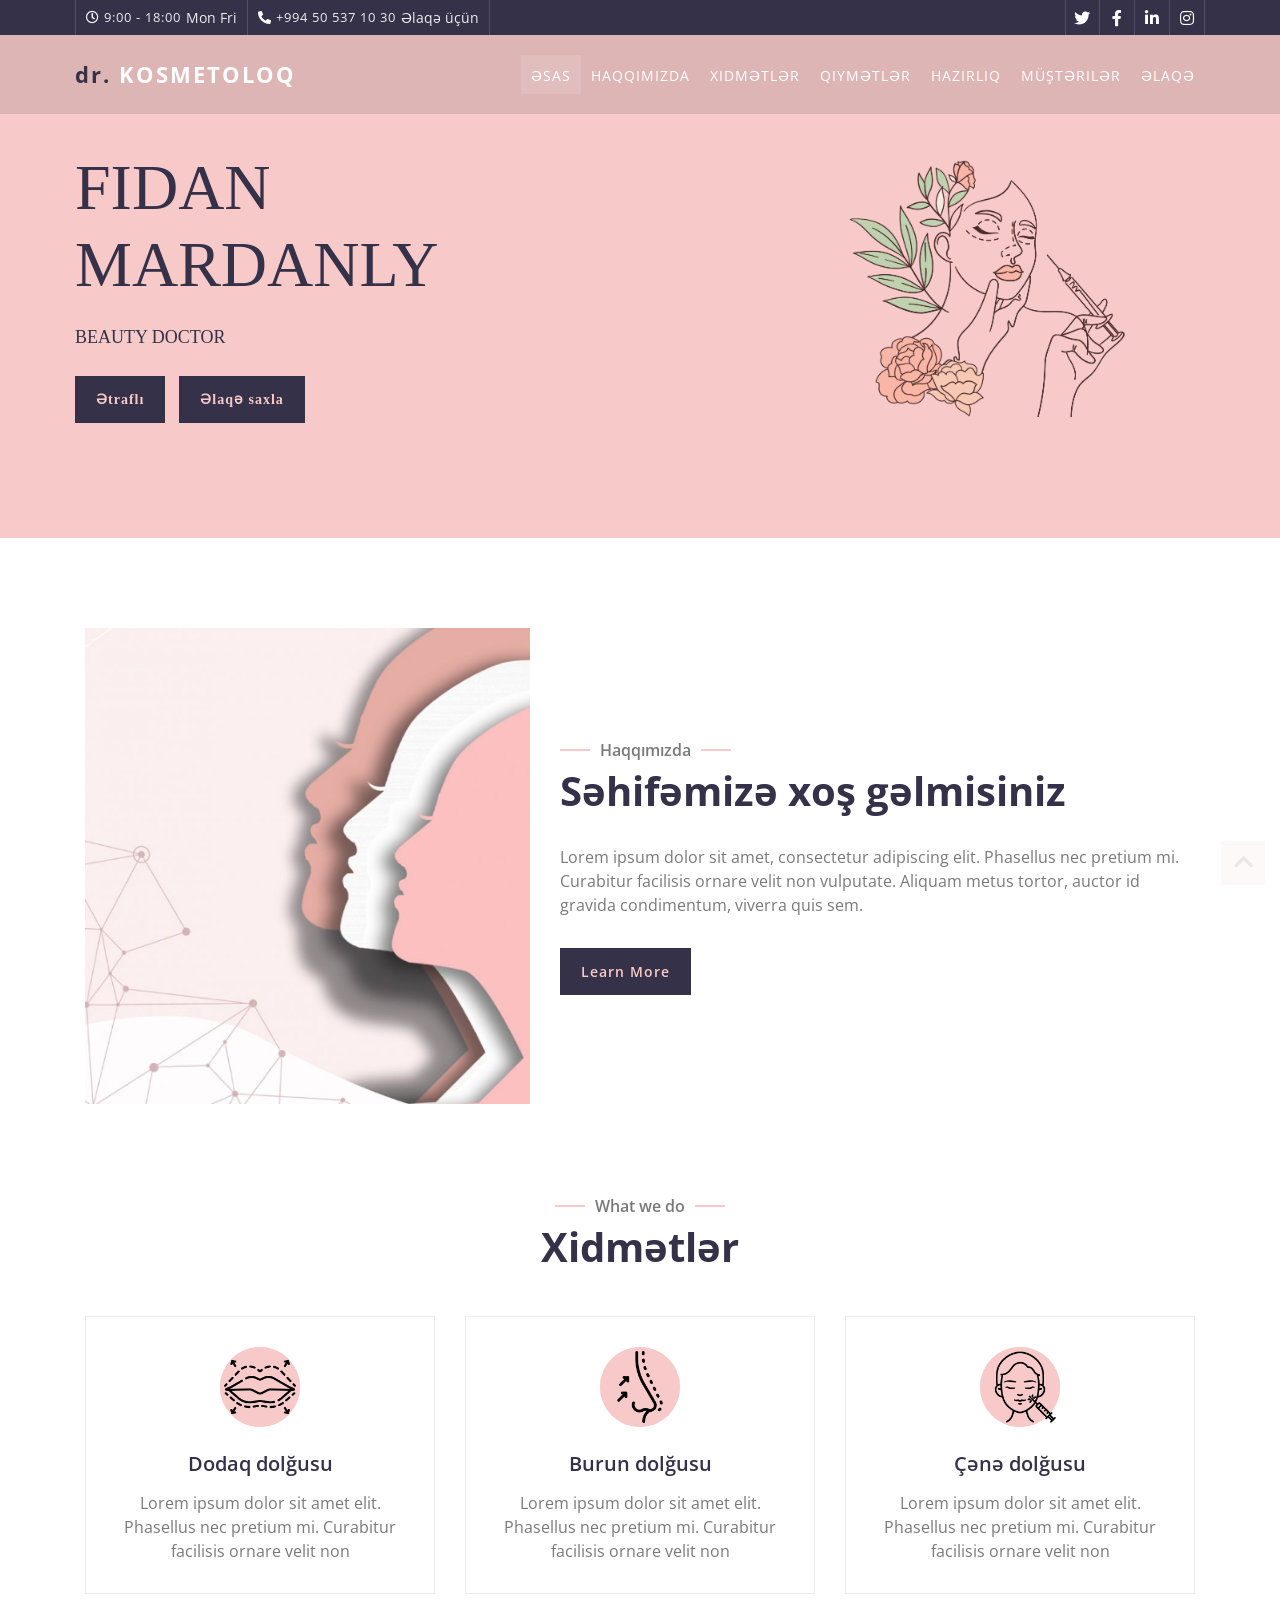
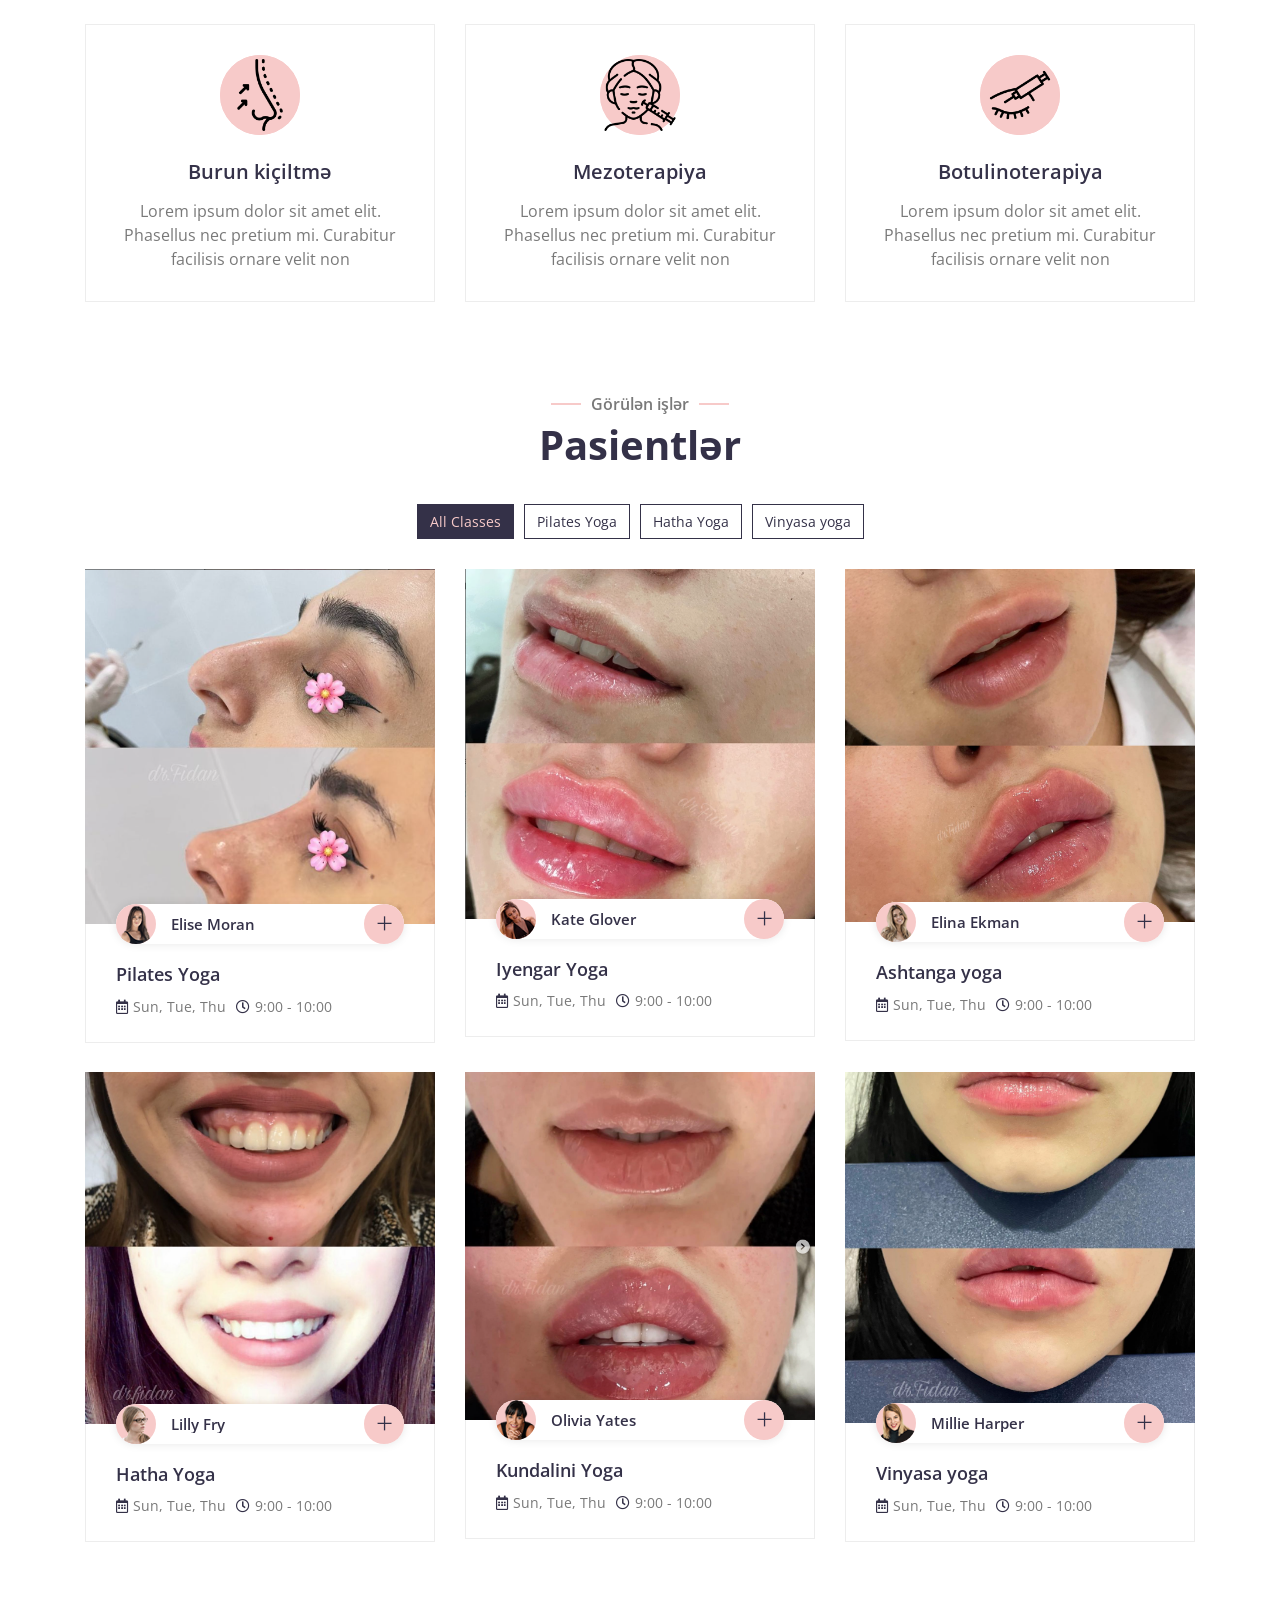
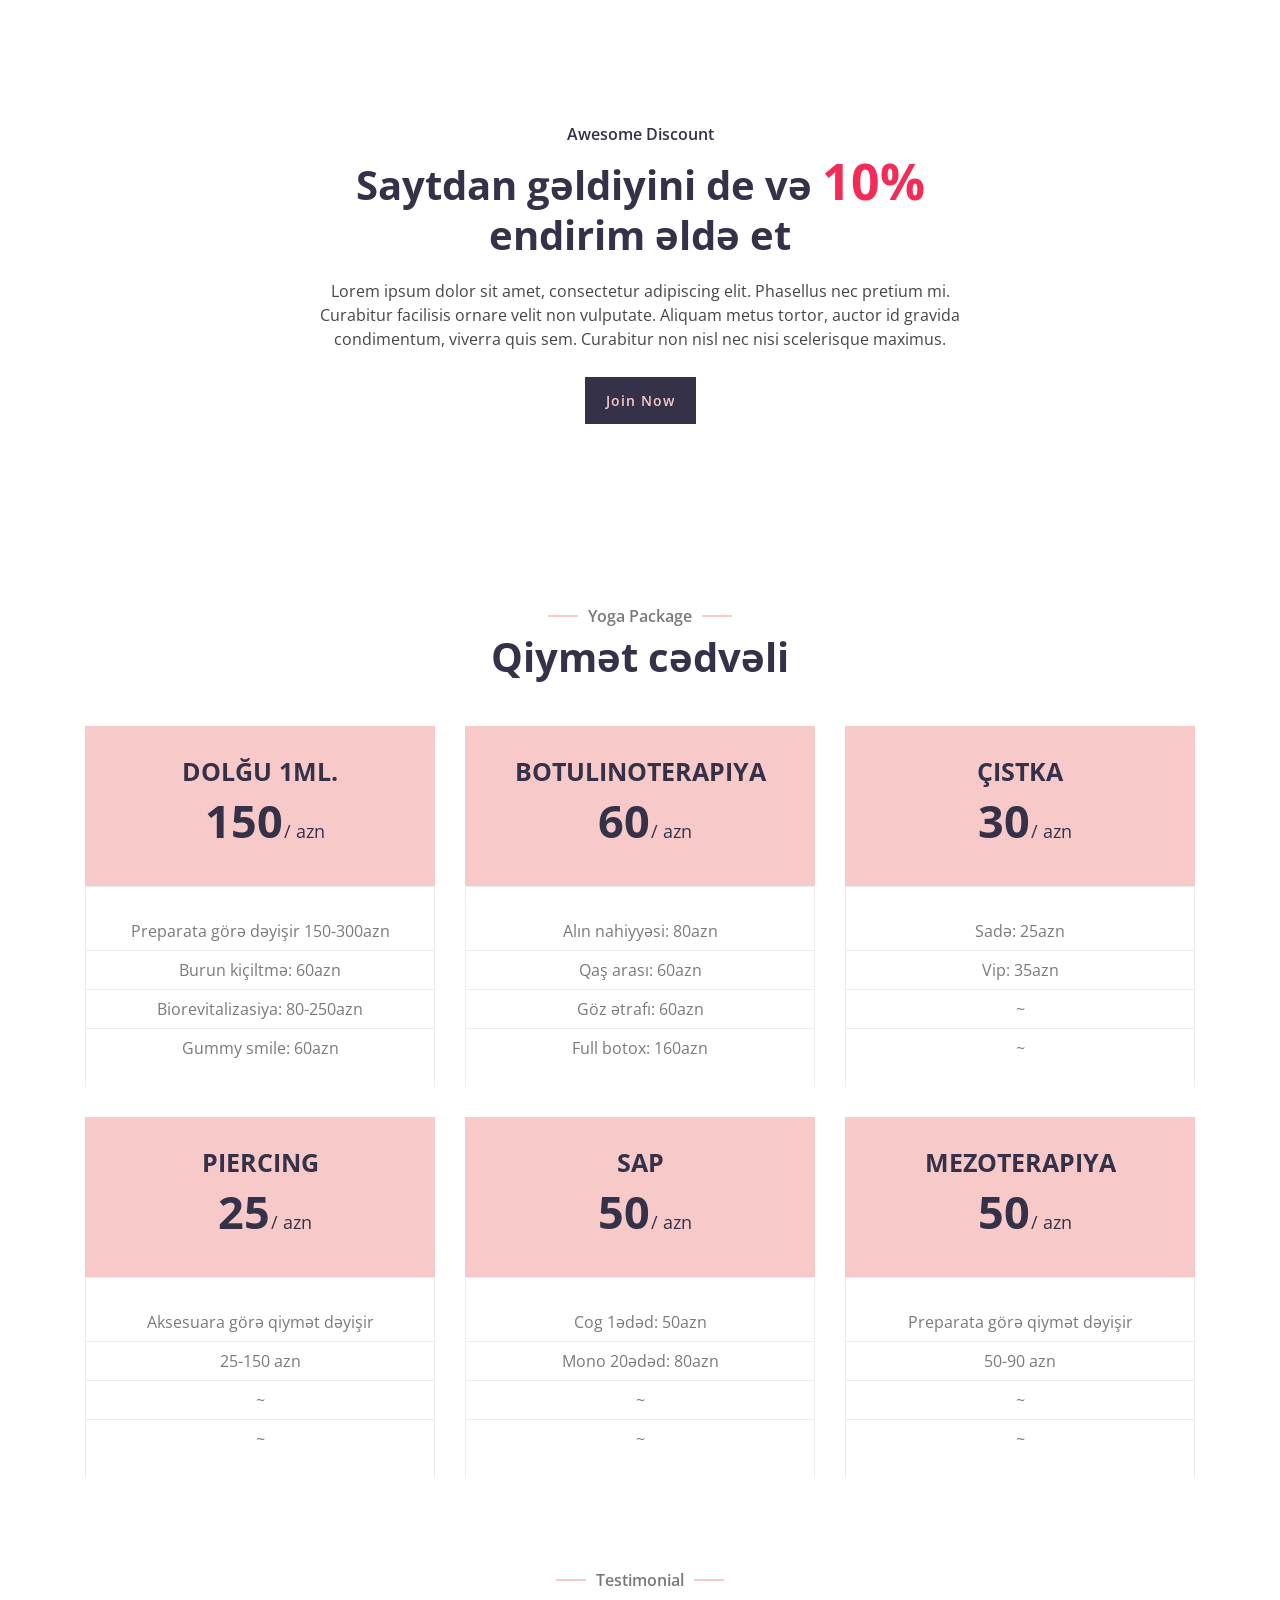
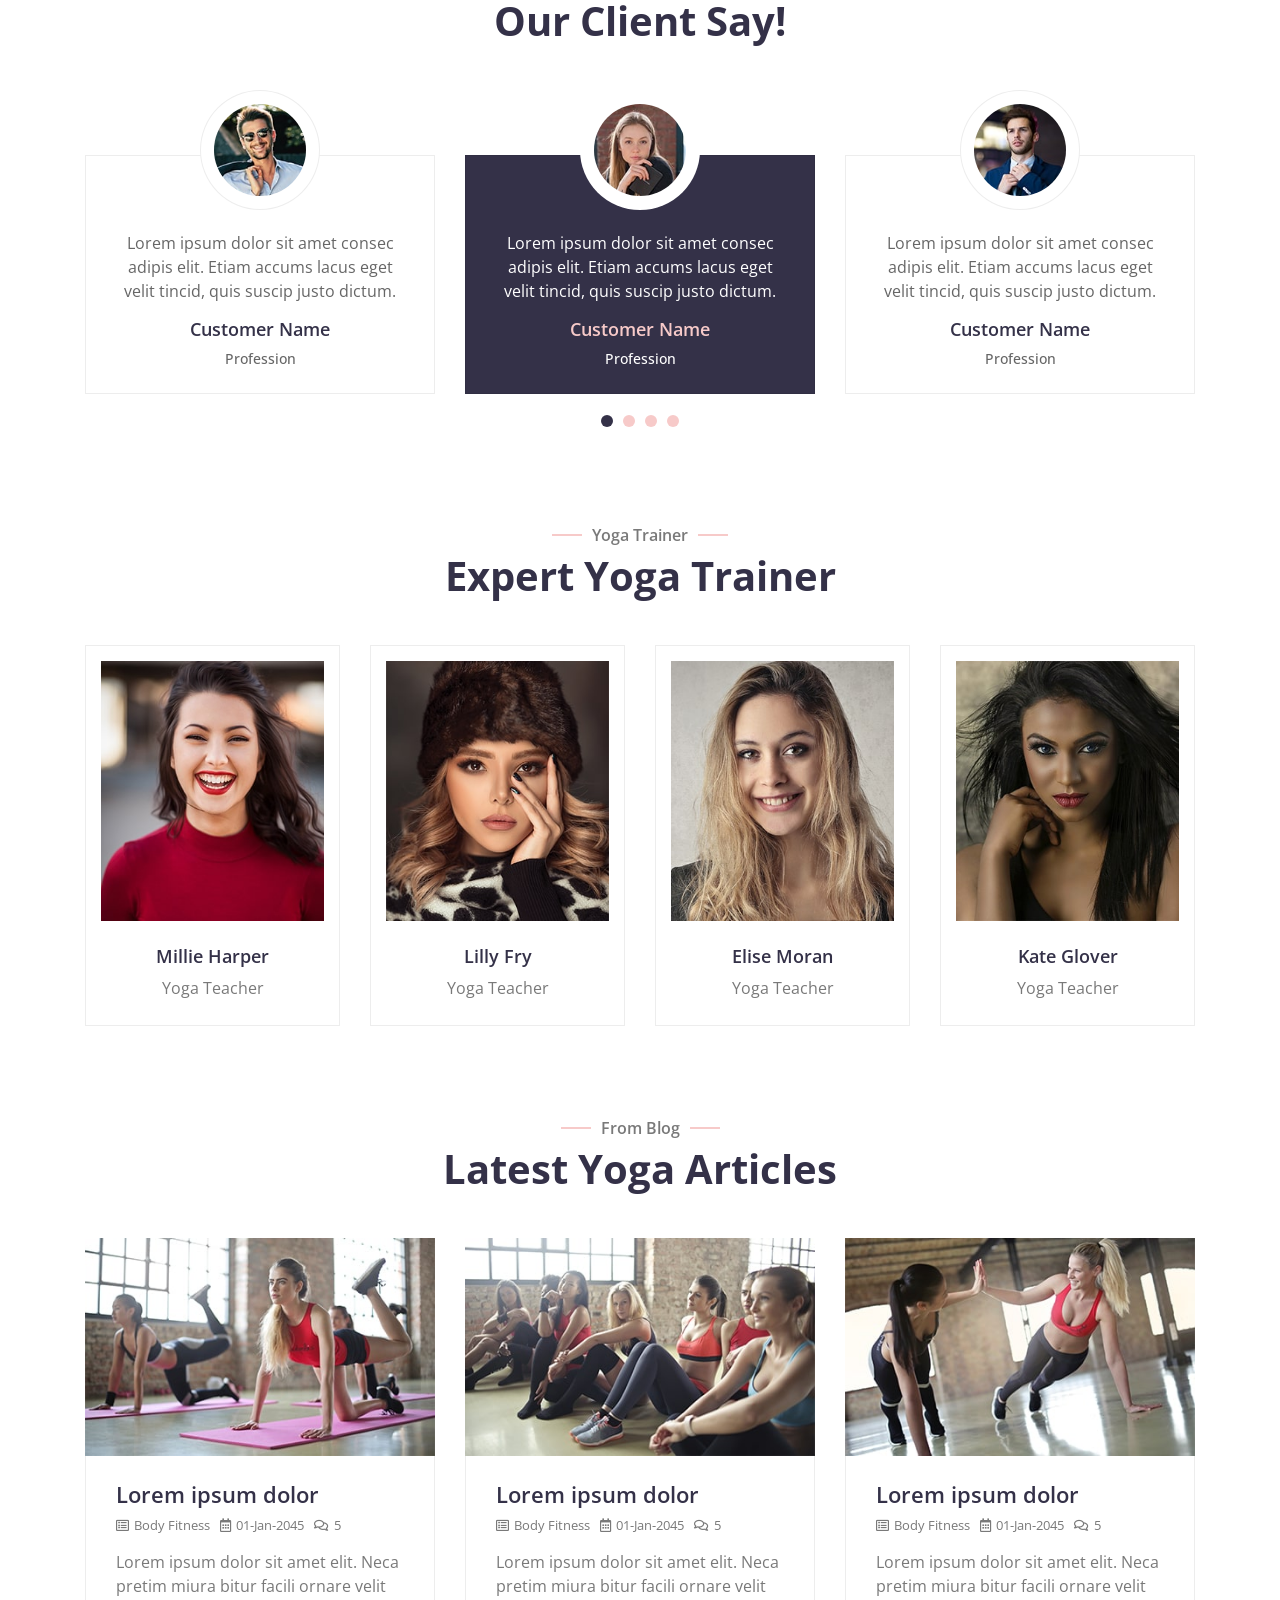
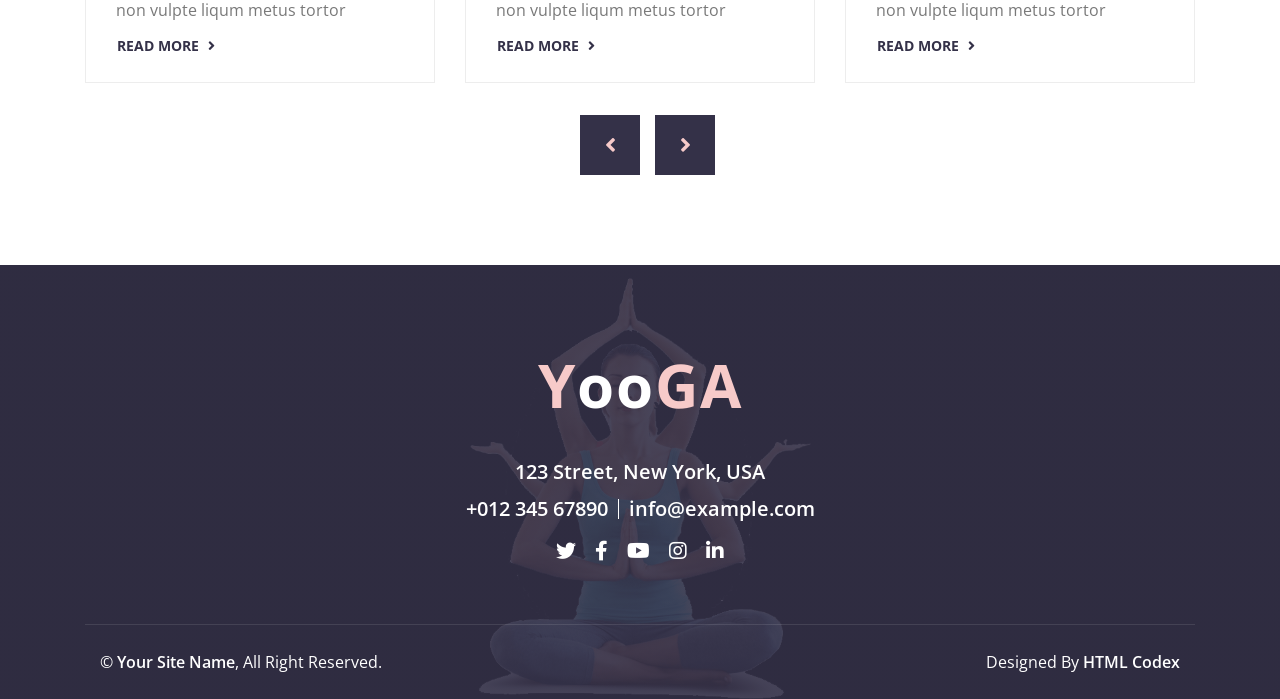
==== index.html @ bcc140aa "upload project" ====
<!DOCTYPE html>
<html lang="en">
    <head>
        <meta charset="utf-8">
        <title>DR. Mardanly</title>
        <meta content="width=device-width, initial-scale=1.0" name="viewport">
        <meta content="Free Website Template" name="keywords">
        <meta content="Free Website Template" name="description">

        <!-- Favicon -->
        <link href="img/favicon.ico" rel="icon">

        <!-- Google Font -->
        <link href="https://fonts.googleapis.com/css2?family=Open+Sans:wght@300;400;600;700;800&display=swap" rel="stylesheet">

        <!-- CSS Libraries -->
        <link href="https://stackpath.bootstrapcdn.com/bootstrap/4.4.1/css/bootstrap.min.css" rel="stylesheet">
        <link href="https://cdnjs.cloudflare.com/ajax/libs/font-awesome/5.10.0/css/all.min.css" rel="stylesheet">
        <link href="lib/animate/animate.min.css" rel="stylesheet">
        <link href="lib/flaticon/font/flaticon.css" rel="stylesheet"> 
        <link href="lib/owlcarousel/assets/owl.carousel.min.css" rel="stylesheet">
        <link href="lib/lightbox/css/lightbox.min.css" rel="stylesheet">

        <!-- Template Stylesheet -->
        <link href="css/style.css" rel="stylesheet">
    </head>

    <body>
        <!-- Top Bar Start -->
        <div class="top-bar d-none d-md-block">
            <div class="container-fluid">
                <div class="row">
                    <div class="col-md-8">
                        <div class="top-bar-left">
                            <div class="text">
                                <i class="far fa-clock"></i>
                                <h2>9:00 - 18:00</h2>
                                <p>Mon Fri</p>
                            </div>
                            <div class="text">
                                <i class="fa fa-phone-alt"></i>
                                <h2>+994 50 537 10 30</h2>
                                <p>Əlaqə üçün</p>
                            </div>
                        </div>
                    </div>
                    <div class="col-md-4">
                        <div class="top-bar-right">
                            <div class="social">
                                <a href=""><i class="fab fa-twitter"></i></a>
                                <a href=""><i class="fab fa-facebook-f"></i></a>
                                <a href=""><i class="fab fa-linkedin-in"></i></a>
                                <a href=""><i class="fab fa-instagram"></i></a>
                            </div>
                        </div>
                    </div>
                </div>
            </div>
        </div>
        <!-- Top Bar End -->

        <!-- Nav Bar Start -->
        <div class="navbar navbar-expand-lg bg-dark navbar-dark">
            <div class="container-fluid">
                <a href="index.html" class="navbar-brand"><span>DR. </span>Kosmetoloq</a>
                <button type="button" class="navbar-toggler" data-toggle="collapse" data-target="#navbarCollapse">
                    <span class="navbar-toggler-icon"></span>
                </button>

                <div class="collapse navbar-collapse justify-content-between" id="navbarCollapse">
                    <div class="navbar-nav ml-auto">
                        <a href="index.html" class="nav-item nav-link active">Əsas</a>
                        <a href="about.html" class="nav-item nav-link">Haqqımızda</a>
                        <a href="service.html" class="nav-item nav-link">Xidmətlər</a>
                        <a href="price.html" class="nav-item nav-link">Qiymətlər</a>
                        <a href="class.html" class="nav-item nav-link">Hazırlıq</a>
                        <a href="team.html" class="nav-item nav-link">Müştərilər</a>
                        <a href="contact.html" class="nav-item nav-link">Əlaqə</a>
                    </div>
                </div>
            </div>
        </div>
        <!-- Nav Bar End -->


        <!-- Hero Start -->
        <div class="hero">
            <div class="container-fluid">
                <div class="row align-items-center">
                    <div class="col-sm-12 col-md-6">
                        <div class="hero-text">
                            <h1>FIDAN MARDANLY</h1>
                            <p>
                                BEAUTY DOCTOR
                            </p>
                            <div class="hero-btn">
                                <a class="btn" href="">Ətraflı</a>
                                <a class="btn" href="">Əlaqə saxla</a>
                            </div>
                        </div>
                    </div>
                    <div class="col-sm-12 col-md-6  d-md-block">
                        <div class="hero-image">
                            <img src="uploads/kosm1.png" alt="Hero Image" style="margin-left: 30%;">
                        </div>
                    </div>
                </div>
            </div>
        </div>
        <!-- Hero End -->


        <!-- About Start -->
        <div class="about wow fadeInUp" data-wow-delay="0.1s">
            <div class="container">
                <div class="row align-items-center">
                    <div class="col-lg-5 col-md-6">
                        <div class="about-img">
                            <img src="uploads/Screenshot_8.png" alt="Image">
                        </div>
                    </div>
                    <div class="col-lg-7 col-md-6">
                        <div class="section-header text-left">
                            <p>Haqqımızda</p>
                            <h2>Səhifəmizə xoş gəlmisiniz</h2>
                        </div>
                        <div class="about-text">
                            <p>
                                Lorem ipsum dolor sit amet, consectetur adipiscing elit. Phasellus nec pretium mi. Curabitur facilisis ornare velit non vulputate. Aliquam metus tortor, auctor id gravida condimentum, viverra quis sem.
                            </p>
                           
                            <a class="btn learn-more" href="">Learn More</a>
                        </div>
                    </div>
                </div>
            </div>
        </div>
        <!-- About End -->


        <!-- Service Start -->
        <div class="service">
            <div class="container">
                <div class="section-header text-center wow zoomIn" data-wow-delay="0.1s">
                    <p>What we do</p>
                    <h2>Xidmətlər</h2>
                </div>
                <div class="row">
                    <div class="col-lg-4 col-md-6 wow fadeInUp" data-wow-delay="0.0s">
                        <div class="service-item">
                            <div class="service-icon">
                                <img src="uploads/icons/lips.png" alt="Image">
                            </div>
                            <h3>Dodaq dolğusu</h3>
                            <p>
                                Lorem ipsum dolor sit amet elit. Phasellus nec pretium mi. Curabitur facilisis ornare velit non
                            </p>
                        </div>
                    </div>
                    <div class="col-lg-4 col-md-6 wow fadeInUp" data-wow-delay="0.2s">
                        <div class="service-item">
                            <div class="service-icon">
                                <img src="uploads/icons/rhinoplasty.png" alt="Image">
                            </div>
                            <h3>Burun dolğusu</h3>
                            <p>
                                Lorem ipsum dolor sit amet elit. Phasellus nec pretium mi. Curabitur facilisis ornare velit non
                            </p>
                        </div>
                    </div>
                    <div class="col-lg-4 col-md-6 wow fadeInUp" data-wow-delay="0.4s">
                        <div class="service-item">
                            <div class="service-icon">
                                <img src="uploads/icons/botox (1).png" alt="Image">
                            </div>
                            <h3>Çənə dolğusu</h3>
                            <p>
                                Lorem ipsum dolor sit amet elit. Phasellus nec pretium mi. Curabitur facilisis ornare velit non
                            </p>
                        </div>
                    </div>
                    <div class="col-lg-4 col-md-6 wow fadeInUp" data-wow-delay="0.6s">
                        <div class="service-item">
                            <div class="service-icon">
                                <img src="uploads/icons/rhinoplasty.png" alt="Image">
                            </div>
                            <h3>Burun kiçiltmə</h3>
                            <p>
                                Lorem ipsum dolor sit amet elit. Phasellus nec pretium mi. Curabitur facilisis ornare velit non
                            </p>
                        </div>
                    </div>
                    <div class="col-lg-4 col-md-6 wow fadeInUp" data-wow-delay="0.8s">
                        <div class="service-item">
                            <div class="service-icon">
                                <img src="uploads/icons/mesotherapy.png" alt="Image">
                            </div>
                            <h3>Mezoterapiya</h3>
                            <p>
                                Lorem ipsum dolor sit amet elit. Phasellus nec pretium mi. Curabitur facilisis ornare velit non
                            </p>
                        </div>
                    </div>
                    <div class="col-lg-4 col-md-6 wow fadeInUp" data-wow-delay="1s">
                        <div class="service-item">
                            <div class="service-icon">
                                <!-- <i class="flaticon-yoga-pose"></i> -->
                                <img src="uploads/icons/botox.png" alt="Image">
                            </div>
                            <h3>Botulinoterapiya</h3>
                            <p>
                                Lorem ipsum dolor sit amet elit. Phasellus nec pretium mi. Curabitur facilisis ornare velit non
                            </p>
                        </div>
                    </div>
                </div>
            </div>
        </div>
        <!-- Service End -->


        <!-- Class Start -->
        <div class="class">
            <div class="container">
                <div class="section-header text-center wow zoomIn" data-wow-delay="0.1s">
                    <p>Görülən işlər</p>
                    <h2>Pasientlər</h2>
                </div>
                <div class="row">
                    <div class="col-12">
                        <ul id="class-filter">
                            <li data-filter="*" class="filter-active">All Classes</li>
                            <li data-filter=".filter-1">Pilates Yoga</li>
                            <li data-filter=".filter-2">Hatha Yoga</li>
                            <li data-filter=".filter-3">Vinyasa yoga</li>
                        </ul>
                    </div>
                </div>
                <div class="row class-container">
                    <div class="col-lg-4 col-md-6 col-sm-12 class-item filter-1 wow fadeInUp" data-wow-delay="0.0s">
                        <div class="class-wrap">
                            <div class="class-img">
                                <img src="uploads/Screenshot_1.png" alt="Image">
                            </div>
                            <div class="class-text">
                                <div class="class-teacher">
                                    <img src="img/teacher-1.png" alt="Image">
                                    <h3>Elise Moran</h3>
                                    <a href="">+</a>
                                </div>
                                <h2>Pilates Yoga</h2>
                                <div class="class-meta">
                                    <p><i class="far fa-calendar-alt"></i>Sun, Tue, Thu</p>
                                    <p><i class="far fa-clock"></i>9:00 - 10:00</p>
                                </div>
                            </div>
                        </div>
                    </div>
                    <div class="col-lg-4 col-md-6 col-sm-12 class-item filter-2 wow fadeInUp" data-wow-delay="0.2s">
                        <div class="class-wrap">
                            <div class="class-img">
                                <img src="uploads/Screenshot_2.png" alt="Image">
                            </div>
                            <div class="class-text">
                                <div class="class-teacher">
                                    <img src="img/teacher-2.png" alt="Image">
                                    <h3>Kate Glover</h3>
                                    <a href="">+</a>
                                </div>
                                <h2>Iyengar Yoga</h2>
                                <div class="class-meta">
                                    <p><i class="far fa-calendar-alt"></i>Sun, Tue, Thu</p>
                                    <p><i class="far fa-clock"></i>9:00 - 10:00</p>
                                </div>
                            </div>
                        </div>
                    </div>
                    <div class="col-lg-4 col-md-6 col-sm-12 class-item filter-3 wow fadeInUp" data-wow-delay="0.4s">
                        <div class="class-wrap">
                            <div class="class-img">
                                <img src="uploads/Screenshot_3.png" alt="Image">
                            </div>
                            <div class="class-text">
                                <div class="class-teacher">
                                    <img src="img/teacher-3.png" alt="Image">
                                    <h3>Elina Ekman</h3>
                                    <a href="">+</a>
                                </div>
                                <h2>Ashtanga yoga</h2>
                                <div class="class-meta">
                                    <p><i class="far fa-calendar-alt"></i>Sun, Tue, Thu</p>
                                    <p><i class="far fa-clock"></i>9:00 - 10:00</p>
                                </div>
                            </div>
                        </div>
                    </div>
                    <div class="col-lg-4 col-md-6 col-sm-12 class-item filter-1 wow fadeInUp" data-wow-delay="0.6s">
                        <div class="class-wrap">
                            <div class="class-img">
                                <img src="uploads/Screenshot_4.png" alt="Image">
                            </div>
                            <div class="class-text">
                                <div class="class-teacher">
                                    <img src="img/teacher-4.png" alt="Image">
                                    <h3>Lilly Fry</h3>
                                    <a href="">+</a>
                                </div>
                                <h2>Hatha Yoga</h2>
                                <div class="class-meta">
                                    <p><i class="far fa-calendar-alt"></i>Sun, Tue, Thu</p>
                                    <p><i class="far fa-clock"></i>9:00 - 10:00</p>
                                </div>
                            </div>
                        </div>
                    </div>
                    <div class="col-lg-4 col-md-6 col-sm-12 class-item filter-2 wow fadeInUp" data-wow-delay="0.8s">
                        <div class="class-wrap">
                            <div class="class-img">
                                <img src="uploads/Screenshot_5.png" alt="Image">
                            </div>
                            <div class="class-text">
                                <div class="class-teacher">
                                    <img src="img/teacher-5.png" alt="Image">
                                    <h3>Olivia Yates</h3>
                                    <a href="">+</a>
                                </div>
                                <h2>Kundalini Yoga</h2>
                                <div class="class-meta">
                                    <p><i class="far fa-calendar-alt"></i>Sun, Tue, Thu</p>
                                    <p><i class="far fa-clock"></i>9:00 - 10:00</p>
                                </div>
                            </div>
                        </div>
                    </div>
                    <div class="col-lg-4 col-md-6 col-sm-12 class-item filter-3 wow fadeInUp" data-wow-delay="1s">
                        <div class="class-wrap">
                            <div class="class-img">
                                <img src="uploads/Screenshot_6.png" alt="Image">
                            </div>
                            <div class="class-text">
                                <div class="class-teacher">
                                    <img src="img/teacher-6.png" alt="Image">
                                    <h3>Millie Harper</h3>
                                    <a href="">+</a>
                                </div>
                                <h2>Vinyasa yoga</h2>
                                <div class="class-meta">
                                    <p><i class="far fa-calendar-alt"></i>Sun, Tue, Thu</p>
                                    <p><i class="far fa-clock"></i>9:00 - 10:00</p>
                                </div>
                            </div>
                        </div>
                    </div>
                </div>
            </div>
        </div>
        <!-- Class End -->
        
        
        <!-- Discount Start -->
        <div class="discount wow zoomIn" data-wow-delay="0.1s">
            <div class="container">
                <div class="section-header text-center">
                    <p>Awesome Discount</p>
                    <h2>Saytdan gəldiyini de və <span>10%</span> endirim əldə et</h2>
                </div>
                <div class="container discount-text">
                    <p>
                        Lorem ipsum dolor sit amet, consectetur adipiscing elit. Phasellus nec pretium mi. Curabitur facilisis ornare velit non vulputate. Aliquam metus tortor, auctor id gravida condimentum, viverra quis sem. Curabitur non nisl nec nisi scelerisque maximus. 
                    </p>
                    <a class="btn">Join Now</a>
                </div>
            </div>
        </div>
        <!-- Discount End -->
        
        
        <!-- Price Start -->
        <div class="price">
            <div class="container">
                <div class="section-header text-center wow zoomIn" data-wow-delay="0.1s">
                    <p>Yoga Package</p>
                    <h2>Qiymət cədvəli</h2>
                </div>
                <div class="row">
                    <div class="col-md-4 wow fadeInUp" data-wow-delay="0.0s">
                        <div class="price-item">
                            <div class="price-header">
                                <div class="price-title">
                                    <h2>Dolğu 1ml.</h2>
                                </div>
                                <div class="price-prices">
                                    <h2>150<span>/ azn</span></h2>
                                </div>
                            </div>
                            <div class="price-body">
                                <div class="price-description">
                                    <ul>
                                        <li>Preparata görə dəyişir 150-300azn</li>
                                        <li>Burun kiçiltmə: 60azn</li>
                                        <li>Biorevitalizasiya: 80-250azn</li>
                                        <li>Gummy smile: 60azn</li>
                                        
                                    </ul>
                                </div>
                            </div>
                        </div>
                    </div>
                    <div class="col-md-4 wow fadeInUp" data-wow-delay="0.3s">
                        <div class="price-item">
                            <div class="price-header">
                              
                                <div class="price-title">
                                    <h2>Botulinoterapiya</h2>
                                </div>
                                <div class="price-prices">
                                    <h2>60<span>/ azn</span></h2>
                                </div>
                            </div>
                            <div class="price-body">
                                <div class="price-description">
                                    <ul>
                                        <li>Alın nahiyyəsi: 80azn</li>
                                        <li>Qaş arası: 60azn</li>
                                        <li>Göz ətrafı: 60azn</li>
                                        <li>Full botox: 160azn</li>
                                    </ul>
                                </div>
                            </div>
                        </div>
                    </div>
                    <div class="col-md-4 wow fadeInUp" data-wow-delay="0.6s">
                        <div class="price-item">
                            <div class="price-header">
                                <div class="price-title">
                                    <h2>Çistka</h2>
                                </div>
                                <div class="price-prices">
                                    <h2>30<span>/ azn</span></h2>
                                </div>
                            </div>
                            <div class="price-body">
                                <div class="price-description">
                                    <ul>
                                        <li>Sadə: 25azn</li>
                                        <li>Vip: 35azn</li>
                                        <li>~</li>
                                        <li>~</li>
                                    </ul>
                                </div>
                            </div>
                        </div>
                    </div>
                    <div class="col-md-4 wow fadeInUp" data-wow-delay="0.6s">
                        <div class="price-item">
                            <div class="price-header">
                                <div class="price-title">
                                    <h2>Piercing</h2>
                                </div>
                                <div class="price-prices">
                                    <h2>25<span>/ azn</span></h2>
                                </div>
                            </div>
                            <div class="price-body">
                                <div class="price-description">
                                    <ul>
                                        <li>Aksesuara görə qiymət dəyişir</li>
                                        <li>25-150 azn</li>
                                        <li>~</li>
                                        <li>~</li>

                                    </ul>
                                </div>
                            </div>
                        </div>
                    </div>
                    <div class="col-md-4 wow fadeInUp" data-wow-delay="0.6s">
                        <div class="price-item">
                            <div class="price-header">
                                <div class="price-title">
                                    <h2>Sap</h2>
                                </div>
                                <div class="price-prices">
                                    <h2>50<span>/ azn</span></h2>
                                </div>
                            </div>
                            <div class="price-body">
                                <div class="price-description">
                                    <ul>
                                        <li>Cog 1ədəd: 50azn</li>
                                        <li>Mono 20ədəd: 80azn</li>
                                        <li>~</li>
                                        <li>~</li>

                                    </ul>
                                </div>
                            </div>
                        </div>
                    </div>
                    <div class="col-md-4 wow fadeInUp" data-wow-delay="0.6s">
                        <div class="price-item">
                            <div class="price-header">
                                <div class="price-title">
                                    <h2>Mezoterapiya</h2>
                                </div>
                                <div class="price-prices">
                                    <h2>50<span>/ azn</span></h2>
                                </div>
                            </div>
                            <div class="price-body">
                                <div class="price-description">
                                    <ul>
                                        <li>Preparata görə qiymət dəyişir</li>
                                        <li>50-90 azn</li>
                                        <li>~</li>
                                        <li>~</li>
                                    </ul>
                                </div>
                            </div>
                        </div>
                    </div>
                </div>
            </div>
        </div>
        <!-- Price End -->
        
        
        <!-- Testimonial Start -->
        <div class="testimonial wow fadeInUp" data-wow-delay="0.1s">
            <div class="container">
                <div class="section-header text-center">
                    <p>Testimonial</p>
                    <h2>Our Client Say!</h2>
                </div>
                <div class="owl-carousel testimonials-carousel">
                    <div class="testimonial-item">
                        <div class="testimonial-img">
                            <img src="img/testimonial-1.jpg" alt="Image">
                        </div>
                        <div class="testimonial-text">
                            <p>
                                Lorem ipsum dolor sit amet consec adipis elit. Etiam accums lacus eget velit tincid, quis suscip justo dictum.
                            </p>
                            <h3>Customer Name</h3>
                            <h4>Profession</h4>
                        </div>
                    </div>
                    <div class="testimonial-item">
                        <div class="testimonial-img">
                            <img src="img/testimonial-2.jpg" alt="Image">
                        </div>
                        <div class="testimonial-text">
                            <p>
                                Lorem ipsum dolor sit amet consec adipis elit. Etiam accums lacus eget velit tincid, quis suscip justo dictum.
                            </p>
                            <h3>Customer Name</h3>
                            <h4>Profession</h4>
                        </div>
                    </div>
                    <div class="testimonial-item">
                        <div class="testimonial-img">
                            <img src="img/testimonial-3.jpg" alt="Image">
                        </div>
                        <div class="testimonial-text">
                            <p>
                                Lorem ipsum dolor sit amet consec adipis elit. Etiam accums lacus eget velit tincid, quis suscip justo dictum.
                            </p>
                            <h3>Customer Name</h3>
                            <h4>Profession</h4>
                        </div>
                    </div>
                    <div class="testimonial-item">
                        <div class="testimonial-img">
                            <img src="img/testimonial-4.jpg" alt="Image">
                        </div>
                        <div class="testimonial-text">
                            <p>
                                Lorem ipsum dolor sit amet consec adipis elit. Etiam accums lacus eget velit tincid, quis suscip justo dictum.
                            </p>
                            <h3>Customer Name</h3>
                            <h4>Profession</h4>
                        </div>
                    </div>
                </div>
            </div>
        </div>
        <!-- Testimonial End -->


        <!-- Team Start -->
        <div class="team">
            <div class="container">
                <div class="section-header text-center wow zoomIn" data-wow-delay="0.1s">
                    <p>Yoga Trainer</p>
                    <h2>Expert Yoga Trainer</h2>
                </div>
                <div class="row">
                    <div class="col-lg-3 col-md-6 wow fadeInUp" data-wow-delay="0.0s">
                        <div class="team-item">
                            <div class="team-img">
                                <img src="img/team-1.jpg" alt="Image">
                                <div class="team-social">
                                    <a href=""><i class="fab fa-twitter"></i></a>
                                    <a href=""><i class="fab fa-facebook-f"></i></a>
                                    <a href=""><i class="fab fa-linkedin-in"></i></a>
                                    <a href=""><i class="fab fa-instagram"></i></a>
                                </div>
                            </div>
                            <div class="team-text">
                                <h2>Millie Harper</h2>
                                <p>Yoga Teacher</p>
                            </div>
                        </div>
                    </div>
                    <div class="col-lg-3 col-md-6 wow fadeInUp" data-wow-delay="0.2s">
                        <div class="team-item">
                            <div class="team-img">
                                <img src="img/team-2.jpg" alt="Image">
                                <div class="team-social">
                                    <a href=""><i class="fab fa-twitter"></i></a>
                                    <a href=""><i class="fab fa-facebook-f"></i></a>
                                    <a href=""><i class="fab fa-linkedin-in"></i></a>
                                    <a href=""><i class="fab fa-instagram"></i></a>
                                </div>
                            </div>
                            <div class="team-text">
                                <h2>Lilly Fry</h2>
                                <p>Yoga Teacher</p>
                            </div>
                        </div>
                    </div>
                    <div class="col-lg-3 col-md-6 wow fadeInUp" data-wow-delay="0.4s">
                        <div class="team-item">
                            <div class="team-img">
                                <img src="img/team-3.jpg" alt="Image">
                                <div class="team-social">
                                    <a href=""><i class="fab fa-twitter"></i></a>
                                    <a href=""><i class="fab fa-facebook-f"></i></a>
                                    <a href=""><i class="fab fa-linkedin-in"></i></a>
                                    <a href=""><i class="fab fa-instagram"></i></a>
                                </div>
                            </div>
                            <div class="team-text">
                                <h2>Elise Moran</h2>
                                <p>Yoga Teacher</p>
                            </div>
                        </div>
                    </div>
                    <div class="col-lg-3 col-md-6 wow fadeInUp" data-wow-delay="0.6s">
                        <div class="team-item">
                            <div class="team-img">
                                <img src="img/team-4.jpg" alt="Image">
                                <div class="team-social">
                                    <a href=""><i class="fab fa-twitter"></i></a>
                                    <a href=""><i class="fab fa-facebook-f"></i></a>
                                    <a href=""><i class="fab fa-linkedin-in"></i></a>
                                    <a href=""><i class="fab fa-instagram"></i></a>
                                </div>
                            </div>
                            <div class="team-text">
                                <h2>Kate Glover</h2>
                                <p>Yoga Teacher</p>
                            </div>
                        </div>
                    </div>
                </div>
            </div>
        </div>
        <!-- Team End -->


        <!-- Blog Start -->
        <div class="blog">
            <div class="container">
                <div class="section-header text-center wow zoomIn" data-wow-delay="0.1s">
                    <p>From Blog</p>
                    <h2>Latest Yoga Articles</h2>
                </div>
                <div class="owl-carousel blog-carousel wow fadeInUp" data-wow-delay="0.1s">
                    <div class="blog-item">
                        <div class="blog-img">
                            <img src="img/blog-1.jpg" alt="Blog">
                        </div>
                        <div class="blog-text">
                            <h2>Lorem ipsum dolor</h2>
                            <div class="blog-meta">
                                <p><i class="far fa-list-alt"></i>Body Fitness</p>
                                <p><i class="far fa-calendar-alt"></i>01-Jan-2045</p>
                                <p><i class="far fa-comments"></i>5</p>
                            </div>
                            <p>
                                Lorem ipsum dolor sit amet elit. Neca pretim miura bitur facili ornare velit non vulpte liqum metus tortor
                            </p>
                            <a class="btn" href="">Read More <i class="fa fa-angle-right"></i></a>
                        </div>
                    </div>
                    <div class="blog-item">
                        <div class="blog-img">
                            <img src="img/blog-2.jpg" alt="Blog">
                        </div>
                        <div class="blog-text">
                            <h2>Lorem ipsum dolor</h2>
                            <div class="blog-meta">
                                <p><i class="far fa-list-alt"></i>Body Fitness</p>
                                <p><i class="far fa-calendar-alt"></i>01-Jan-2045</p>
                                <p><i class="far fa-comments"></i>5</p>
                            </div>
                            <p>
                                Lorem ipsum dolor sit amet elit. Neca pretim miura bitur facili ornare velit non vulpte liqum metus tortor
                            </p>
                            <a class="btn" href="">Read More <i class="fa fa-angle-right"></i></a>
                        </div>
                    </div>
                    <div class="blog-item">
                        <div class="blog-img">
                            <img src="img/blog-3.jpg" alt="Blog">
                        </div>
                        <div class="blog-text">
                            <h2>Lorem ipsum dolor</h2>
                            <div class="blog-meta">
                                <p><i class="far fa-list-alt"></i>Body Fitness</p>
                                <p><i class="far fa-calendar-alt"></i>01-Jan-2045</p>
                                <p><i class="far fa-comments"></i>5</p>
                            </div>
                            <p>
                                Lorem ipsum dolor sit amet elit. Neca pretim miura bitur facili ornare velit non vulpte liqum metus tortor
                            </p>
                            <a class="btn" href="">Read More <i class="fa fa-angle-right"></i></a>
                        </div>
                    </div>
                    <div class="blog-item">
                        <div class="blog-img">
                            <img src="img/blog-4.jpg" alt="Blog">
                        </div>
                        <div class="blog-text">
                            <h2>Lorem ipsum dolor</h2>
                            <div class="blog-meta">
                                <p><i class="far fa-list-alt"></i>Body Fitness</p>
                                <p><i class="far fa-calendar-alt"></i>01-Jan-2045</p>
                                <p><i class="far fa-comments"></i>5</p>
                            </div>
                            <p>
                                Lorem ipsum dolor sit amet elit. Neca pretim miura bitur facili ornare velit non vulpte liqum metus tortor
                            </p>
                            <a class="btn" href="">Read More <i class="fa fa-angle-right"></i></a>
                        </div>
                    </div>
                    <div class="blog-item">
                        <div class="blog-img">
                            <img src="img/blog-5.jpg" alt="Blog">
                        </div>
                        <div class="blog-text">
                            <h2>Lorem ipsum dolor</h2>
                            <div class="blog-meta">
                                <p><i class="far fa-list-alt"></i>Body Fitness</p>
                                <p><i class="far fa-calendar-alt"></i>01-Jan-2045</p>
                                <p><i class="far fa-comments"></i>5</p>
                            </div>
                            <p>
                                Lorem ipsum dolor sit amet elit. Neca pretim miura bitur facili ornare velit non vulpte liqum metus tortor
                            </p>
                            <a class="btn" href="">Read More <i class="fa fa-angle-right"></i></a>
                        </div>
                    </div>
                    <div class="blog-item">
                        <div class="blog-img">
                            <img src="img/blog-6.jpg" alt="Blog">
                        </div>
                        <div class="blog-text">
                            <h2>Lorem ipsum dolor</h2>
                            <div class="blog-meta">
                                <p><i class="far fa-list-alt"></i>Body Fitness</p>
                                <p><i class="far fa-calendar-alt"></i>01-Jan-2045</p>
                                <p><i class="far fa-comments"></i>5</p>
                            </div>
                            <p>
                                Lorem ipsum dolor sit amet elit. Neca pretim miura bitur facili ornare velit non vulpte liqum metus tortor
                            </p>
                            <a class="btn" href="">Read More <i class="fa fa-angle-right"></i></a>
                        </div>
                    </div>
                </div>
            </div>
        </div>
        <!-- Blog End -->


        <!-- Footer Start -->
        <div class="footer wow fadeIn" data-wow-delay="0.3s">
            <div class="container-fluid">
                <div class="container">
                    <div class="footer-info">
                        <a href="index.html" class="footer-logo">Y<span>oo</span>ga</a>
                        <h3>123 Street, New York, USA</h3>
                        <div class="footer-menu">
                            <p>+012 345 67890</p>
                            <p>info@example.com</p>
                        </div>
                        <div class="footer-social">
                            <a href=""><i class="fab fa-twitter"></i></a>
                            <a href=""><i class="fab fa-facebook-f"></i></a>
                            <a href=""><i class="fab fa-youtube"></i></a>
                            <a href=""><i class="fab fa-instagram"></i></a>
                            <a href=""><i class="fab fa-linkedin-in"></i></a>
                        </div>
                    </div>
                </div>
                <div class="container copyright">
                    <div class="row">
                        <div class="col-md-6">
                            <p>&copy; <a href="#">Your Site Name</a>, All Right Reserved.</p>
                        </div>
                        <div class="col-md-6">
                            <p>Designed By <a href="https://htmlcodex.com">HTML Codex</a></p>
                        </div>
                    </div>
                </div>
            </div>
        </div>
        <!-- Footer End -->

        <a href="#" class="back-to-top"><i class="fa fa-chevron-up"></i></a>

        <!-- JavaScript Libraries -->
        <script src="https://code.jquery.com/jquery-3.4.1.min.js"></script>
        <script src="https://stackpath.bootstrapcdn.com/bootstrap/4.4.1/js/bootstrap.bundle.min.js"></script>
        <script src="lib/easing/easing.min.js"></script>
        <script src="lib/wow/wow.min.js"></script>
        <script src="lib/owlcarousel/owl.carousel.min.js"></script>
        <script src="lib/isotope/isotope.pkgd.min.js"></script>
        <script src="lib/lightbox/js/lightbox.min.js"></script>
        
        <!-- Contact Javascript File -->
        <script src="mail/jqBootstrapValidation.min.js"></script>
        <script src="mail/contact.js"></script>

        <!-- Template Javascript -->
        <script src="js/main.js"></script>
    </body>
</html>
---- lib/flaticon/font/flaticon.css ----
/*
  	Flaticon icon font: Flaticon
  	Creation date: 02/09/2020 06:16
  	*/

@font-face {
  font-family: "Flaticon";
  src: url("./Flaticon.eot");
  src: url("./Flaticon.eot?#iefix") format("embedded-opentype"),
       url("./Flaticon.woff2") format("woff2"),
       url("./Flaticon.woff") format("woff"),
       url("./Flaticon.ttf") format("truetype"),
       url("./Flaticon.svg#Flaticon") format("svg");
  font-weight: normal;
  font-style: normal;
}

@media screen and (-webkit-min-device-pixel-ratio:0) {
  @font-face {
    font-family: "Flaticon";
    src: url("./Flaticon.svg#Flaticon") format("svg");
  }
}

[class^="flaticon-"]:before, [class*=" flaticon-"]:before,
[class^="flaticon-"]:after, [class*=" flaticon-"]:after {   
  font-family: Flaticon;
font-style: normal;
}

.flaticon-meditation:before { content: "\f100"; }
.flaticon-workout:before { content: "\f101"; }
.flaticon-workout-1:before { content: "\f102"; }
.flaticon-yoga-pose-3:before { content: "\f103"; }
.flaticon-workout-2:before { content: "\f104"; }
.flaticon-workout-3:before { content: "\f105"; }
.flaticon-workout-4:before { content: "\f106"; }
.flaticon-yoga-pose-2:before { content: "\f107"; }
.flaticon-yoga-pose-1:before { content: "\f108"; }
.flaticon-yoga-pose:before { content: "\f109"; }
---- css/style.css ----
/*******************************/
/********* General CSS *********/
/*******************************/
body {
    color: #797979;
    background: #ffffff;
    font-family: 'Open Sans', sans-serif;
}

h1,
h2, 
h3, 
h4,
h5, 
h6 {
    color: #343148;
}

a {
    color: #454545;
    transition: .3s;
}

a:hover,
a:active,
a:focus {
    color: #F7CAC9;
    outline: none;
    text-decoration: none;
}

.btn:focus,
.form-control:focus {
    box-shadow: none;
}

.container-fluid {
    max-width: 1366px;
}

.back-to-top {
    position: fixed;
    display: none;
    background: #F7CAC9;
    width: 44px;
    height: 44px;
    text-align: center;
    line-height: 1;
    font-size: 22px;
    right: 15px;
    bottom: 15px;
    transition: background 0.5s;
    z-index: 9;
}

.back-to-top:hover {
    background: #343148;
}

.back-to-top:hover i {
    color: #F7CAC9;
}

.back-to-top i {
    color: #343148;
    padding-top: 10px;
}


/**********************************/
/********** Top Bar CSS ***********/
/**********************************/
.top-bar {
    position: relative;
    height: 35px;
    background: #343148;
}

.top-bar .top-bar-left {
    display: flex;
    align-items: center;
    justify-content: flex-start;
}

.top-bar .top-bar-right {
    display: flex;
    align-items: center;
    justify-content: flex-end;
}

.top-bar .text {
    display: flex;
    align-items: center;
    justify-content: center;
    flex-direction: row;
    height: 35px;
    padding: 0 10px;
    text-align: center;
    border-left: 1px solid rgba(255, 255, 255, .15);
}

.top-bar .text:last-child {
    border-right: 1px solid rgba(255, 255, 255, .15);
}

.top-bar .text i {
    font-size: 13px;
    color: #ffffff;
    margin-right: 5px;
}

.top-bar .text h2 {
    color: #eeeeee;
    font-weight: 400;
    font-size: 13px;
    letter-spacing: 1px;
    margin: 0;
}

.top-bar .text p {
    color: #eeeeee;
    font-size: 14px;
    font-weight: 400;
    margin: 0 0 0 5px;
}

.top-bar .social {
    display: flex;
    height: 35px;
    font-size: 0;
    justify-content: flex-end;
}

.top-bar .social a {
    display: flex;
    align-items: center;
    justify-content: center;
    width: 35px;
    height: 100%;
    font-size: 16px;
    color: #ffffff;
    border-right: 1px solid rgba(255, 255, 255, .15);
}

.top-bar .social a:first-child {
    border-left: 1px solid rgba(255, 255, 255, .15);
}

.top-bar .social a:hover {
    color: #092a49;
    background: #ffffff;
}

@media (min-width: 992px) {
    .top-bar {
        padding: 0 60px;
    }
}


/**********************************/
/*********** Nav Bar CSS **********/
/**********************************/
.navbar {
    position: relative;
    transition: .5s;
    z-index: 999;
}

.navbar.nav-sticky {
    position: fixed;
    top: 0;
    width: 100%;
    box-shadow: 0 2px 5px rgba(0, 0, 0, .3);
}

.navbar .navbar-brand {
    margin: 0;
    color: #ffffff;
    font-size: 1.4em;
    line-height: 0px;
    font-weight: 700;
    text-transform: uppercase;
    letter-spacing: 2px;
    transition: .5s;
    
}

.navbar .navbar-brand span {
    color: #343148;
    text-transform: lowercase;
    transition: .5s;
}

.navbar.nav-sticky .navbar-brand span {
    color: #ffffff;
}

.navbar .navbar-brand img {
    max-width: 100%;
    max-height: 40px;
}

.navbar-dark .navbar-nav .nav-link,
.navbar-dark .navbar-nav .nav-link:focus,
.navbar-dark .navbar-nav .nav-link:hover,
.navbar-dark .navbar-nav .nav-link.active {
    padding: 10px 10px 8px 10px;
    color: #ffffff;
}

.navbar-dark .navbar-nav .nav-link:hover,
.navbar-dark .navbar-nav .nav-link.active {
    background: rgba(256, 256, 256, .1);
    transition: none;
}

.navbar .dropdown-menu {
    margin-top: 0;
    border: 0;
    border-radius: 0;
    background: #f8f9fa;
}

@media (min-width: 992px) {
    .navbar {
        position: absolute;
        width: 100%;
        top: 35px;
        padding: 20px 60px;
        background: rgba(0, 0, 0, .1) !important;
        z-index: 9;
    }
    
    .navbar.nav-sticky {
        padding: 10px 60px;
        background: #343148 !important;
    }
    
    .navbar a.nav-link {
        padding: 8px 15px;
        font-size: 14px;
        letter-spacing: 1px;
        text-transform: uppercase;
    }
}

@media (max-width: 991.98px) {   
    .navbar {
        padding: 15px;
        background: #343148 !important;
    }
    
    .navbar .navbar-brand span {
        color: #ffffff;
    }
    
    .navbar a.nav-link {
        padding: 5px;
    }
    
    .navbar .dropdown-menu {
        box-shadow: none;
    }
}


/*******************************/
/********** Hero CSS ***********/
/*******************************/
.hero {
    position: relative;
    width: 100%;
    margin-bottom: 45px;
    padding: 9% 0;
    background: #F7CAC9;
    overflow: hidden;
    font-family: 'Elephant';

}

.hero .container-fluid {
    padding: 0;
}

.hero .hero-image {
    position: relative;
    text-align: right;
}

.hero .hero-image img {
    max-width: 80%;
    max-height: 80%;
}

.hero .hero-text {
    position: relative;
    padding-left: 75px;
    display: flex;
    align-items: flex-start;
    justify-content: center;
    flex-direction: column;
}

.hero .hero-text h1 {
    color: #343148;
    font-size: 4em;
    font-weight: 400;
    margin-bottom: 20px;
}

.hero .hero-text p {
    color: #343148;
    font-size: 18px;
    margin-bottom: 25px;
}

.hero .hero-btn .btn {
    padding: 12px 20px;
    font-size: 14px;
    font-weight: 600;
    letter-spacing: 1px;
    color: #F7CAC9;
    background: #343148;
    border-radius: 0;
    transition: .3s;
}

.hero .hero-btn .btn:hover {
    color: #343148;
    background: #ffffff;
}

.hero .hero-btn .btn:first-child {
    margin-right: 10px;
}

@media (max-width: 991.98px) {
    .hero .hero-text {
        padding: 0 15px;
    }
    
    .hero .hero-text h1 {
        font-size: 35px;
    }
    
    .hero .hero-text p {
        font-size: 16px;
    }
    
    .hero .hero-text .btn {
        padding: 12px 30px;
        letter-spacing: 1px;
    }

}

@media (max-width: 767.98px) {
    .hero .hero-text h1 {
        font-size: 30px;
        font-weight: 600;
    }
    
    .hero .hero-text p {
        font-size: 14px;
    }
    
    .hero .hero-text .btn {
        padding: 10px 15px;
        font-weight: 400;
        letter-spacing: 1px;
    }
}

@media (max-width: 575.98px) {
    .hero .hero-text h1 {
        font-size: 25px;
        font-weight: 600;
    }
    
    .hero .hero-text p {
        font-size: 14px;
    }
    
    .hero .hero-text .btn {
        padding: 8px 10px;
        font-size: 12px;
        font-weight: 400;
        letter-spacing: 0;
    }
    
    .hero-btn, .about-img, .learn-more{
        display: none;
    }
}


/*******************************/
/******* Page Header CSS *******/
/*******************************/
.page-header {
    position: relative;
    margin-bottom: 45px;
    padding: 150px 0 90px 0;
    text-align: center;
    background: #F7CAC9;
}

.page-header h2 {
    position: relative;
    color: #343148;
    font-size: 60px;
    font-weight: 700;
}

.page-header a {
    position: relative;
    padding: 0 12px;
    font-size: 22px;
    color: #343148;
}

.page-header a:hover {
    color: #ffffff;
}

.page-header a::after {
    position: absolute;
    content: "/";
    width: 8px;
    height: 8px;
    top: -2px;
    right: -7px;
    text-align: center;
    color: #343148;
}

.page-header a:last-child::after {
    display: none;
}

@media (max-width: 767.98px) {
    .page-header h2 {
        font-size: 35px;
    }
    
    .page-header a {
        font-size: 18px;
    }
}


/*******************************/
/******* Section Header ********/
/*******************************/
.section-header {
    position: relative;
    max-width: 600px;
    margin: 0 auto;
    margin-bottom: 45px;
}

.section-header p {
    display: inline-block;
    margin: 0 30px;
    margin-bottom: 5px;
    padding: 0 10px;
    position: relative;
    font-size: 16px;
    font-weight: 600;
    background: #ffffff;
}

.section-header p::after {
    position: absolute;
    content: "";
    height: 2px;
    top: 11px;
    right: -30px;
    left: -30px;
    background: #F7CAC9;
    z-index: -1;
}

.section-header h2 {
    margin: 0;
    position: relative;
    font-size: 40px;
    font-weight: 700;
}

@media (max-width: 767.98px) {
    .section-header h2 {
        font-size: 30px;
    }
}


/*******************************/
/********** About CSS **********/
/*******************************/
.about {
    position: relative;
    width: 100%;
    padding: 45px 0;
}

.about .section-header {
    margin-bottom: 30px;
    margin-left: 0;
}

.about .about-img {
    position: relative;
    height: 100%;
}

.about .about-img img {
    position: relative;
    width: 100%;
    height: 100%;
    object-fit: cover;
}

.about .about-text p {
    font-size: 16px;
}

.about .about-text a.btn {
    position: relative;
    margin-top: 15px;
    padding: 12px 20px;
    font-size: 14px;
    font-weight: 600;
    letter-spacing: 1px;
    color: #F7CAC9;
    background: #343148;
    border-radius: 0;
    transition: .3s;
}

.about .about-text a.btn:hover {
    color: #343148;
    background: #F7CAC9;
}

@media (max-width: 767.98px) {
    .about .about-img {
        margin-bottom: 30px;
        height: auto;
    }
}


/*******************************/
/********* Service CSS *********/
/*******************************/
.service {
    position: relative;
    width: 100%;
    padding: 45px 0 15px 0;
}

.service .service-item {
    position: relative;
    width: 100%;
    text-align: center;
    margin-bottom: 30px;
    padding: 30px;
    border: 1px solid rgba(0, 0, 0, .07);
    transition: .3s;
}

.service .service-item:hover,
.service .service-item.active {
   
    background: #ffdef9;
    color: #343148;
}

.service .service-icon {
    position: relative;
    margin: 0 auto 25px auto;
    width: 80px;
    height: 80px;
    display: flex;
    align-items: center;
    justify-content: center;
    border-radius: 50%;
}

.service .service-icon i {
    position: relative;
    font-size: 50px;
    color: #343148;
    z-index: 3;
}

.service .service-icon:before {
    content: "";
    position: absolute;
    z-index: 0;
    left: 50%;
    top: 50%;
    transform: translateX(-50%) translateY(-50%);
    display: block;
    width: 80px;
    height: 80px;
    background: #F7CAC9;
    border-radius: 50%;
    animation: pulse-border 2000ms ease-out infinite;
}

.service .service-icon:after {
    content: "";
    position: absolute;
    z-index: 1;
    left: 50%;
    top: 50%;
    transform: translateX(-50%) translateY(-50%);
    display: block;
    width: 80px;
    height: 80px;
    background: #F7CAC9;
    border-radius: 50%;
    transition: all 200ms;
}

@keyframes pulse-border {
  0% {
    transform: translateX(-50%) translateY(-50%) translateZ(0) scale(1);
    opacity: 1;
  }
  100% {
    transform: translateX(-50%) translateY(-50%) translateZ(0) scale(1.3);
    opacity: 0;
  }
}

.service .service-item h3 {
    margin-bottom: 15px;
    font-size: 20px;
    font-weight: 600;
    transition: .3s;
}

.service .service-item:hover h3,
.service .service-item.active h3 {
    color: #343148;
}

.service .service-item p {
    margin: 0;
    font-size: 16px;
}



/*******************************/
/********** Class CSS **********/
/*******************************/
.class {
    position: relative;
    padding: 45px 0 15px 0;
}

.class #class-filter {
    padding: 0;
    margin: -15px 0 25px 0;
    list-style: none;
    font-size: 0;
    text-align: center;
}

.class #class-filter li {
    cursor: pointer;
    display: inline-block;
    margin: 5px;
    padding: 6px 12px;
    color: #343148;
    font-size: 14px;
    font-weight: 400;
    border-radius: 0;
    background: none;
    border: 1px solid #343148;
    transition: .3s;
}

.class #class-filter li:hover,
.class #class-filter li.filter-active {
    background: #343148;
    color: #F7CAC9;
}

.class .class-item {
    position: relative;
    margin-bottom: 30px;
    overflow: hidden;
    transition: .3s;
}

.class .class-wrap {
    position: relative;
    width: 100%;
}

.class .class-img {
    position: relative;
}

.class .class-img img {
    position: relative;
    width: 100%; 
    height: 100%; 
    object-fit: cover;
}

.class .class-text {
    position: relative;
    padding: 30px 30px 25px 30px;
    border-right: 1px solid rgba(0, 0, 0, .07);
    border-bottom: 1px solid rgba(0, 0, 0, .07);
    border-left: 1px solid rgba(0, 0, 0, .07);
}

.class .class-text h2 {
    font-size: 18px;
    font-weight: 600;
    margin-bottom: 10px;
}

.class .class-teacher {
    position: relative;
    height: 40px;
    margin-top: -50px;
    margin-bottom: 20px;
    display: flex;
    align-items: center;
    background: #ffffff;
    box-shadow: 0 0 10px rgba(0, 0, 0, .1);
    border-radius: 40px;
}

.class .class-teacher img {
    width: 40px;
    height: 40px;
    border-radius: 40px;
    background: #F7CAC9;
}

.class .class-teacher h3 {
    width: calc(100% - 95px);
    font-size: 15px;
    font-weight: 600;
    margin: 0 0 0 15px;
    white-space: nowrap;
    overflow: hidden;
}

.class .class-teacher a {
    width: 40px;
    height: 40px;
    padding: 0 0 3px 1px;
    display: flex;
    align-items: center;
    justify-content: center;
    font-size: 30px;
    font-weight: 100;
    color: #343148;
    background: #F7CAC9;
    border-radius: 40px;
    transition: .3s;
}

.class .class-wrap:hover .class-teacher a {
    color: #F7CAC9;
    background: #343148;
}

.class .class-meta {
    position: relative;
    display: flex;
    align-items: center;
}

.class .class-meta p {
    margin: 0;
    font-size: 14px;
}

.class .class-meta p i {
    margin-right: 5px;
    color: #343148;
}

.class .class-meta p:first-child {
    margin-right: 10px;
}



/*******************************/
/********* Pricing CSS *********/
/*******************************/
.discount {
    position: relative;
    width: 100%;
    margin: 45px 0;
    padding: 90px 0;
    background: linear-gradient(rgba(247, 202, 201, .7), rgba(247, 202, 201, .7)), url(../img/discount-bg.png);
    background-attachment: fixed;
    background-position: center;
    background-repeat: no-repeat;
    background-size: contain;
}

.discount .container {
    max-width: 750px;
    text-align: center;
}

.discount .section-header {
    margin-bottom: 20px;
}

.discount .section-header p {
    color: #343148;
    background: transparent;
}

.discount .section-header p::after {
    display: none;
}

.discount .section-header h2 span {
    color: #F32B56;
    font-size: 50px;
}

.discount .discount-text p {
    color: #454545;
}

.discount .discount-text .btn {
    margin-top: 10px;
    padding: 12px 20px;
    font-size: 14px;
    font-weight: 600;
    letter-spacing: 1px;
    color: #F7CAC9;
    background: #343148;
    border-radius: 0;
    transition: .3s;
}

.discount .discount-text .btn:hover {
    color: #343148;
    background: #ffffff;
}


/*******************************/
/********* Pricing CSS *********/
/*******************************/
.price {
    position: relative;
    width: 100%;
    padding: 45px 0 15px 0;
}

.price .price-item {
    position: relative;
    margin-bottom: 30px;
}

.price .price-header,
.price .price-body,
.price .price-footer {
    position: relative;
    width: 100%;
    text-align: center;
    background: #ffffff;
    overflow: hidden;
}

.price .price-header {
    padding: 30px;
    background: #F7CAC9;
    color: #343148;
}

.price .price-item.featured-item .price-header {
    background: #343148;
    color: #F7CAC9;
}

.price .price-status {
    margin-top: -30px;
    text-align: right;
}

.price .price-status span {
    position: relative;
    display: inline-block;
    height: 30px;
    right: -30px;
    padding: 7px 10px;
    text-align: center;
    color: #343148;
    font-size: 14px;
    line-height: 14px;
    background: #F7CAC9;
}

.price .price-title h2 {
    font-size: 25px;
    font-weight: 700;
    text-transform: uppercase;
}

.price .price-prices h2 {
    font-size: 45px;
    font-weight: 700;
    margin-left: 10px;
}

.price .price-prices h2 small {
    position: absolute;
    font-size: 18px;
    font-weight: 400;
    margin-top: 9px;
    margin-left: -12px;
}

.price .price-prices h2 span {
    margin-left: 1px;
    font-size: 18px;
    font-weight: 400;
}

.price .price-item.featured-item h2 {
    color: #F7CAC9;
}

.price .price-body {
    padding: 25px 0 20px 0;
    border: 1px solid rgba(0, 0, 0, .07);
    border-bottom: none;
}

.price .price-description ul {
    margin: 0;
    padding: 0;
    list-style: none;
}

.price .price-description ul li {
    padding: 7px;
    border-bottom: 1px solid rgba(0, 0, 0, .07);
}

.price .price-description ul li:last-child {
    border: none;
}

.price .price-action {
    border: 1px solid rgba(0, 0, 0, .07);
    border-top: none;
}

.price .price-action a.btn {
    margin-bottom: 30px;
    padding: 12px 20px;
    color: #343148;
    font-size: 14px;
    font-weight: 600;
    letter-spacing: 1px;
    border-radius: 0;
    background: #F7CAC9;
    transition: .3s;
}

.price .price-action a:hover,
.price .price-item.featured-item .price-action a {
    color: #F7CAC9;
    background: #343148;
}

.price .price-item.featured-item .price-action a:hover {
    color: #343148;
    background: #F7CAC9;
}


/*******************************/
/*********** Team CSS **********/
/*******************************/
.team {
    position: relative;
    width: 100%;
    padding: 45px 0 15px 0;
}

.team .team-item {
    position: relative;
    margin-bottom: 30px;
    padding: 15px;
    background: #ffffff;
    border: 1px solid rgba(0, 0, 0, .07);
}

.team .team-img {
    position: relative;
    overflow: hidden;
}

.team .team-img img {
    position: relative;
    width: 100%;
}

.team .team-social {
    position: absolute;
    width: 100%;
    height: 100%;
    top: 0;
    left: 0;
    display: flex;
    align-items: center;
    justify-content: center;
    transition: .5s;
}

.team .team-social a {
    position: relative;
    margin: 0 3px;
    margin-top: 100px;
    width: 40px;
    height: 40px;
    display: flex;
    align-items: center;
    justify-content: center;
    border-radius: 40px;
    font-size: 16px;
    color: #F7CAC9;
    background: #343148;
    opacity: 0;
}

.team .team-social a:hover {
    color: #343148;
    background: #F7CAC9;
}


.team .team-item:hover .team-social {
    background: rgba(256, 256, 256, .5);
}

.team .team-item:hover .team-social a:first-child {
    opacity: 1;
    margin-top: 0;
    transition: .3s 0s;
}

.team .team-item:hover .team-social a:nth-child(2) {
    opacity: 1;
    margin-top: 0;
    transition: .3s .1s;
}

.team .team-item:hover .team-social a:nth-child(3) {
    opacity: 1;
    margin-top: 0;
    transition: .3s .2s;
}

.team .team-item:hover .team-social a:nth-child(4) {
    opacity: 1;
    margin-top: 0;
    transition: .3s .3s;
}

.team .team-text {
    position: relative;
    padding: 25px 15px 10px 15px;
    text-align: center;
    background: #ffffff;
}

.team .team-text h2 {
    font-size: 18px;
    font-weight: 600;
}

.team .team-text p {
    margin: 0;
}


/*******************************/
/******* Testimonial CSS *******/
/*******************************/
.testimonial {
    position: relative;
    padding: 45px 0;
}

.testimonial .container {
    padding: 0;
}

.testimonial .testimonial-item {
    position: relative;
    margin: 0 15px;
    text-align: center;
}

.testimonial .testimonial-img {
    position: relative;
    margin-bottom: 15px;
    z-index: 1;
}

.testimonial .testimonial-item img {
    margin: 0 auto;
    width: 120px;
    padding: 13px;
    border-radius: 100px;
    border: 1px solid rgba(0, 0, 0, .07);
    background: #ffffff;
    transition: .5s;
}

.testimonial .testimonial-text {
    position: relative;
    margin-top: -70px;
    padding: 75px 25px 25px 25px;
    text-align: center;
    background: #ffffff;
    border: 1px solid rgba(0, 0, 0, .07);
}

.testimonial .testimonial-item p {
    font-size: 16px;
    color: #666666;
}

.testimonial .testimonial-text h3 {
    font-size: 18px;
    font-weight: 600;
    margin-bottom: 10px;
}

.testimonial .testimonial-text h4 {
    color: #666666;
    font-size: 14px;
    margin-bottom: 0;
}

.testimonial .owl-item.center img {
    border-color: transparent;
}

.testimonial .owl-item.center .testimonial-text {
    background: #343148;
}

.testimonial .owl-item.center .testimonial-text h3 {
    color: #F7CAC9;
}

.testimonial .owl-item.center .testimonial-text p,
.testimonial .owl-item.center .testimonial-text h4 {
    color: #ffffff;
}

.testimonial .owl-dots {
    margin-top: 15px;
    text-align: center;
}

.testimonial .owl-dot {
    display: inline-block;
    margin: 0 5px;
    width: 12px;
    height: 12px;
    border-radius: 50%;
    background: #F7CAC9;
}

.testimonial .owl-dot.active {
    background: #343148;
}


/*******************************/
/*********** Blog CSS **********/
/*******************************/
.blog {
    position: relative;
    width: 100%;
    padding: 45px 0;
}

.blog .blog-carousel {
    position: relative;
    width: calc(100% + 30px);
    left: -15px;
    right: -15px;
}

.blog .blog-item {
    position: relative;
    margin: 0 15px;
}

.blog .blog-page .blog-item {
    margin: 0 0 30px 0;
}

.blog .blog-img {
    position: relative;
    width: 100%;
}

.blog .blog-img img {
    width: 100%;
}

.blog .blog-text {
    position: relative;
    padding: 25px 30px;
    border-right: 1px solid rgba(0, 0, 0, .07);
    border-bottom: 1px solid rgba(0, 0, 0, .07);
    border-left: 1px solid rgba(0, 0, 0, .07);
}

.blog .blog-text h2 {
    font-size: 22px;
    font-weight: 600;
}

.blog .blog-text p {
    margin-bottom: 10px;
}

.blog .blog-item a.btn {
    padding: 0;
    font-size: 14px;
    font-weight: 700;
    text-transform: uppercase;
    color: #343148;
    transition: .3s;
}

.blog .blog-item a.btn i {
    margin-left: 5px;
}

.blog .blog-item a.btn:hover {
    color: #F7CAC9;
}

.blog .blog-meta {
    position: relative;
    display: flex;
    margin-bottom: 15px;
}

.blog .blog-meta p {
    margin: 0 10px 0 0;
    font-size: 13px;
}

.blog .blog-meta i {
    margin-right: 5px;
}

.blog .blog-meta p:last-child {
    margin: 0;
}

.blog .owl-nav {
    width: 150px;
    margin: 32px auto 0 auto;
    display: flex;
}

.blog .owl-nav .owl-prev,
.blog .owl-nav .owl-next {
    margin-left: 15px;
    width: 60px;
    height: 60px;
    display: flex;
    align-items: center;
    justify-content: center;
    color: #F7CAC9;
    background: #343148;
    font-size: 22px;
    transition: .3s;
}

.blog .owl-nav .owl-prev:hover,
.blog .owl-nav .owl-next:hover {
    color: #343148;
    background: #F7CAC9;
}

.blog .pagination .page-link {
    color: #343148;
    border-radius: 0;
    border-color: #343148;
}

.blog .pagination .page-link:hover,
.blog .pagination .page-item.active .page-link {
    color: #F7CAC9;
    background: #343148;
}

.blog .pagination .disabled .page-link {
    color: #999999;
}


/*******************************/
/******** Portfolio CSS ********/
/*******************************/
.portfolio {
    position: relative;
    padding: 45px 0 15px 0;
}

.portfolio #portfolio-filter {
    padding: 0;
    margin: -15px 0 25px 0;
    list-style: none;
    font-size: 0;
    text-align: center;
}

.portfolio #portfolio-filter li {
    cursor: pointer;
    display: inline-block;
    margin: 5px;
    padding: 6px 12px;
    color: #343148;
    font-size: 14px;
    font-weight: 400;
    border-radius: 0;
    background: none;
    border: 1px solid #343148;
    transition: .3s;
}

.portfolio #portfolio-filter li:hover,
.portfolio #portfolio-filter li.filter-active {
    background: #343148;
    color: #F7CAC9;
}

.portfolio .portfolio-item {
    position: relative;
    margin-bottom: 30px;
    overflow: hidden;
    transition: .3s;
}

.portfolio .portfolio-wrap {
    position: relative;
    width: 100%;
    overflow: hidden;
}

.portfolio img {
    position: relative;
    width: 100%; 
    height: 100%; 
    object-fit: cover;
    transition: .5s;
}

.portfolio .portfolio-wrap:hover img {
    transform: rotate(5deg) scale(1.12);
}


/*******************************/
/********* Contact CSS *********/
/*******************************/
.contact {
    position: relative;
    width: 100%;
    padding: 45px 0;
}

.contact .container {
    max-width: 900px;
}

.contact .contact-item {
    text-align: center;
    margin-bottom: 30px;
}

.contact .contact-item i {
    width: 50px;
    height: 50px;
    padding: 12px 0;
    font-size: 25px;
    color: #343148;
    margin-bottom: 15px;
    border: 1px solid #F7CAC9;
    border-radius: 50px;
}

.contact .contact-item h2 {
    font-size: 25px;
    font-weight: 700;
}

.contact .contact-form {
    position: relative;
}

.contact .contact-form input {
    height: 45px;
    padding: 15px;
    background: none;
    border-radius: 0;
}

.contact .contact-form textarea {
    height: 150px;
    padding: 15px;
    background: none;
    border-radius: 0;
}

.contact .contact-form .btn {
    padding: 12px 25px;
    font-size: 14px;
    font-weight: 600;
    letter-spacing: 1px;
    color: #F7CAC9;
    background: #343148;
    border-radius: 0;
    transition: .3s;
}

.contact .contact-form .btn:hover {
    color: #343148;
    background: #F7CAC9;
}

.contact .help-block ul {
    margin: 0;
    padding: 0;
    list-style-type: none;
}



/*******************************/
/******* Single Post CSS *******/
/*******************************/
.single {
    position: relative;
    padding: 45px 0;
}

.single .single-content {
    position: relative;
    margin-bottom: 30px;
    overflow: hidden;
}

.single .single-content img {
    margin-bottom: 20px;
    width: 100%;
}

.single .single-tags {
    margin: -5px -5px 41px -5px;
    font-size: 0;
}

.single .single-tags a {
    margin: 5px;
    display: inline-block;
    padding: 7px 15px;
    font-size: 14px;
    font-weight: 400;
    color: #666666;
    border: 1px solid #dddddd;
}

.single .single-tags a:hover {
    color: #F7CAC9;
    background: #343148;
}

.single .single-bio {
    margin-bottom: 45px;
    padding: 30px;
    background: #f3f6ff;
    display: flex;
}

.single .single-bio-img {
    width: 100%;
    max-width: 100px;
}

.single .single-bio-img img {
    width: 100%;
}

.single .single-bio-text {
    padding-left: 30px;
}

.single .single-bio-text h3 {
    font-size: 20px;
    font-weight: 700;
}

.single .single-bio-text p {
    margin: 0;
}

.single .single-related {
    margin-bottom: 45px;
}

.single .single-related h2 {
    font-size: 30px;
    font-weight: 700;
    margin-bottom: 25px;
}

.single .related-slider {
    position: relative;
    margin: 0 -15px;
    width: calc(100% + 30px);
}

.single .related-slider .post-item {
    margin: 0 15px;
}

.single .post-item {
    display: flex;
    align-items: center;
    margin-bottom: 15px;
}

.single .post-item .post-img {
    width: 100%;
    max-width: 80px;
}

.single .post-item .post-img img {
    width: 100%;
}

.single .post-item .post-text {
    padding-left: 15px;
}

.single .post-item .post-text a {
    font-size: 16px;
    font-weight: 400;
}

.single .post-item .post-meta {
    display: flex;
    margin-top: 8px;
}

.single .post-item .post-meta p {
    display: inline-block;
    margin: 0;
    padding: 0 3px;
    font-size: 14px;
    font-weight: 300;
    font-style: italic;
}

.single .post-item .post-meta p a {
    margin-left: 5px;
    font-size: 14px;
    font-weight: 300;
    font-style: normal;
}

.single .related-slider .owl-nav {
    position: absolute;
    width: 90px;
    top: -55px;
    right: 15px;
    display: flex;
}

.single .related-slider .owl-nav .owl-prev,
.single .related-slider .owl-nav .owl-next {
    margin-left: 15px;
    width: 30px;
    height: 30px;
    display: flex;
    align-items: center;
    justify-content: center;
    color: #343148;
    background: #F7CAC9;
    font-size: 16px;
    transition: .3s;
}

.single .related-slider .owl-nav .owl-prev:hover,
.single .related-slider .owl-nav .owl-next:hover {
    color: #F7CAC9;
    background: #343148;
}

.single .single-comment {
    position: relative;
    margin-bottom: 45px;
}

.single .single-comment h2 {
    font-size: 30px;
    font-weight: 700;
    margin-bottom: 25px;
}

.single .comment-list {
    list-style: none;
    padding: 0;
}

.single .comment-child {
    list-style: none;
}

.single .comment-body {
    display: flex;
    margin-bottom: 30px;
}

.single .comment-img {
    width: 60px;
}

.single .comment-img img {
    width: 100%;
}

.single .comment-text {
    padding-left: 15px;
    width: calc(100% - 60px);
}

.single .comment-text h3 {
    font-size: 18px;
    font-weight: 600;
    margin-bottom: 3px;
}

.single .comment-text span {
    display: block;
    font-size: 14px;
    font-weight: 300;
    margin-bottom: 5px;
}

.single .comment-text .btn {
    padding: 3px 10px;
    font-size: 14px;
    color: #343148;
    background: #dddddd;
    border-radius: 0;
}

.single .comment-text .btn:hover {
    background: #F7CAC9;
}

.single .comment-form {
    position: relative;
}

.single .comment-form h2 {
    font-size: 30px;
    font-weight: 700;
    margin-bottom: 25px;
}

.single .comment-form form {
    padding: 30px;
    background: #f3f6ff;
}

.single .comment-form form .form-group:last-child {
    margin: 0;
}

.single .comment-form input,
.single .comment-form textarea {
    border-radius: 0;
}

.single .comment-form .btn {
    padding: 15px 30px;
    color: #F7CAC9;
    background: #343148;
}

.single .comment-form .btn:hover {
    color: #343148;
    background: #F7CAC9;
}


/**********************************/
/*********** Sidebar CSS **********/
/**********************************/
.sidebar {
    position: relative;
    width: 100%;
}

@media(max-width: 991.98px) {
    .sidebar {
        margin-top: 45px;
    }
}

.sidebar .sidebar-widget {
    position: relative;
    margin-bottom: 45px;
}

.sidebar .sidebar-widget .widget-title {
    position: relative;
    margin-bottom: 30px;
    padding-bottom: 5px;
    font-size: 30px;
    font-weight: 700;
}

.sidebar .sidebar-widget .widget-title::after {
    position: absolute;
    content: "";
    width: 60px;
    height: 2px;
    bottom: 0;
    left: 0;
    background: #F7CAC9;
}

.sidebar .sidebar-widget .search-widget {
    position: relative;
}

.sidebar .search-widget input {
    height: 50px;
    border: 1px solid #dddddd;
    border-radius: 0;
}

.sidebar .search-widget input:focus {
    box-shadow: none;
}

.sidebar .search-widget .btn {
    position: absolute;
    top: 6px;
    right: 15px;
    height: 40px;
    padding: 0;
    font-size: 25px;
    color: #F7CAC9;
    background: none;
    border-radius: 0;
    border: none;
    transition: .3s;
}

.sidebar .search-widget .btn:hover {
    color: #343148;
}

.sidebar .sidebar-widget .recent-post {
    position: relative;
}

.sidebar .sidebar-widget .tab-post {
    position: relative;
}

.sidebar .tab-post .nav.nav-pills .nav-link {
    color: #F7CAC9;
    background: #343148;
    border-radius: 0;
}

.sidebar .tab-post .nav.nav-pills .nav-link:hover,
.sidebar .tab-post .nav.nav-pills .nav-link.active {
    color: #343148;
    background: #F7CAC9;
}

.sidebar .tab-post .tab-content {
    padding: 15px 0 0 0;
    background: transparent;
}

.sidebar .tab-post .tab-content .container {
    padding: 0;
}

.sidebar .sidebar-widget .category-widget {
    position: relative;
}

.sidebar .category-widget ul {
    margin: 0;
    padding: 0;
    list-style: none;
}

.sidebar .category-widget ul li {
    margin: 0 0 12px 22px; 
}

.sidebar .category-widget ul li:last-child {
    margin-bottom: 0; 
}

.sidebar .category-widget ul li a {
    display: inline-block;
    line-height: 23px;
}

.sidebar .category-widget ul li::before {
    position: absolute;
    content: '\f105';
    font-family: 'Font Awesome 5 Free';
    font-weight: 900;
    color: #F7CAC9;
    left: 1px;
}

.sidebar .category-widget ul li span {
    display: inline-block;
    float: right;
}

.sidebar .sidebar-widget .tag-widget {
    position: relative;
    margin: -5px -5px;
}

.single .tag-widget a {
    margin: 5px;
    display: inline-block;
    padding: 7px 15px;
    font-size: 14px;
    font-weight: 400;
    color: #666666;
    border: 1px solid #dddddd;
}

.single .tag-widget a:hover {
    color: #F7CAC9;
    background: #343148;
}

.sidebar .image-widget {
    display: block;
    width: 100%;
    overflow: hidden;
}

.sidebar .image-widget img {
    max-width: 100%;
    transition: .3s;
}

.sidebar .image-widget img:hover {
    transform: scale(1.1);
}



/*******************************/
/********* Footer CSS **********/
/*******************************/
.footer {
    position: relative;
    margin-top: 45px;
    background: #000000;
}

.footer .container-fluid {
    padding: 90px 0 0 0;
    background: linear-gradient(rgba(52, 49, 72, .9), rgba(52, 49, 72, .9)), url(../img/footer-bg.png);
    background-position: center;
    background-repeat: no-repeat;
    background-size: contain;
}

.footer .footer-info {
    position: relative;
    width: 100%;
    text-align: center;
}

.footer .footer-info .footer-logo {
    display: inline-block;
    color: #F7CAC9;
    font-size: 60px;
    line-height: 60px;
    font-weight: 700;
    text-transform: uppercase;
    letter-spacing: 2px;
    margin-bottom: 45px;
}

.footer .footer-info .footer-logo span {
    color: #ffffff;
    text-transform: lowercase;
}

.footer .footer-info h3 {
    margin-bottom: 15px;
    font-size: 20px;
    font-weight: 600;
    color: #ffffff;
}

.footer .footer-menu {
    width: 100%;
    display: flex;
    justify-content: center;
}

.footer .footer-menu p {
    color: #ffffff;
    font-size: 20px;
    font-weight: 600;
    line-height: 20px;
    padding: 0 10px;
    border-right: 1px solid #ffffff;
}

.footer .footer-menu p:last-child {
    border: none;
}

.footer .footer-social {
    position: relative;
    margin-top: 5px;
}

.footer .footer-social a {
    display: inline-block;
}

.footer .footer-social a i {
    margin-right: 15px;
    font-size: 20px;
    color: #ffffff;
    transition: .3s;
}

.footer .footer-social a:last-child i {
    margin: 0;
}

.footer .footer-social a:hover i {
    color: #F7CAC9;
}

.footer .copyright {
    margin-top: 60px;
    padding: 0 30px;
}

.footer .copyright .row {
    padding-top: 25px;
    padding-bottom: 25px;
    border-top: 1px solid rgba(256, 256, 256, .1);
}

.footer .copyright p {
    margin: 0;
    color: #ffffff;
}

.footer .copyright .col-md-6:last-child p {
    text-align: right;
}

.footer .copyright p a {
    color: #ffffff;
    font-weight: 600;
}

.footer .copyright p a:hover {
    color: #F7CAC9;
}

@media (max-width: 767.98px) {
    .footer .copyright p,
    .footer .copyright .col-md-6:last-child p {
        margin: 5px 0;
        text-align: center;
    }
}

.service-icon img{
    width: 90%;
    z-index: 100;
}
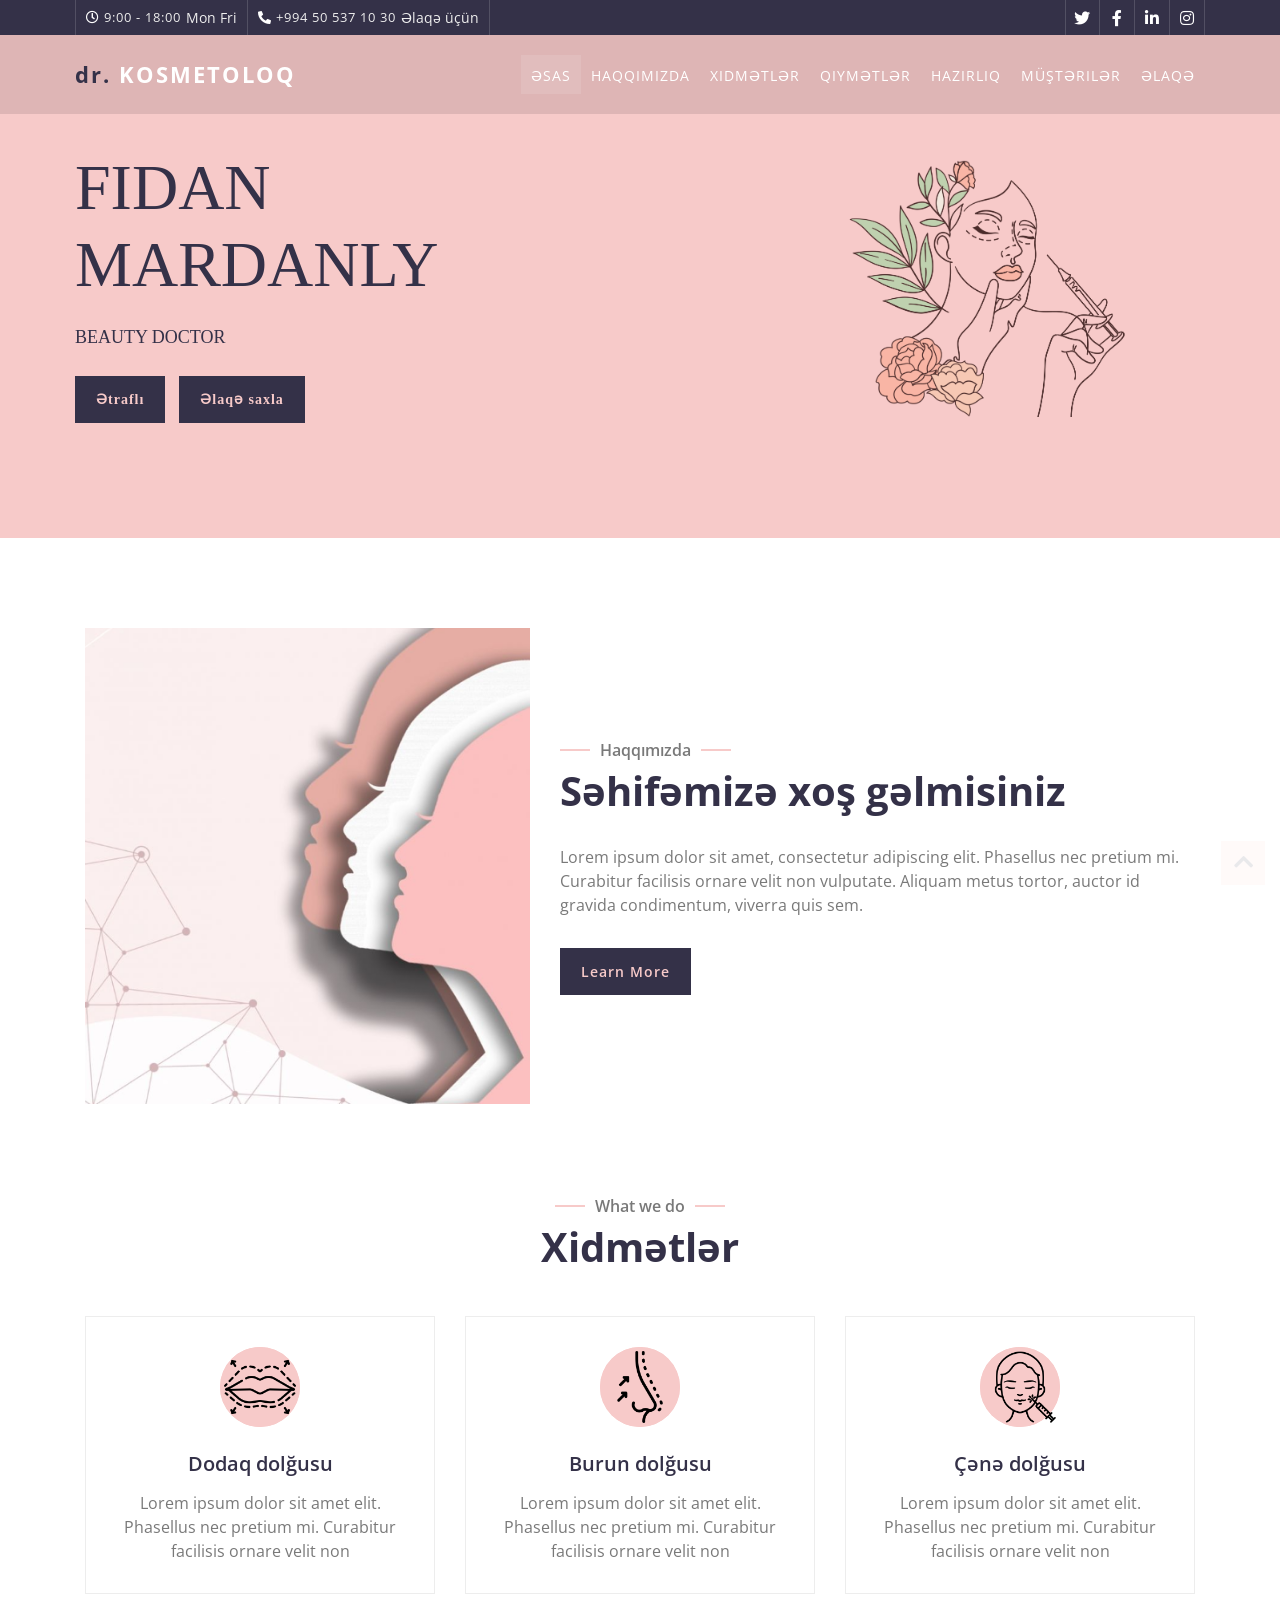
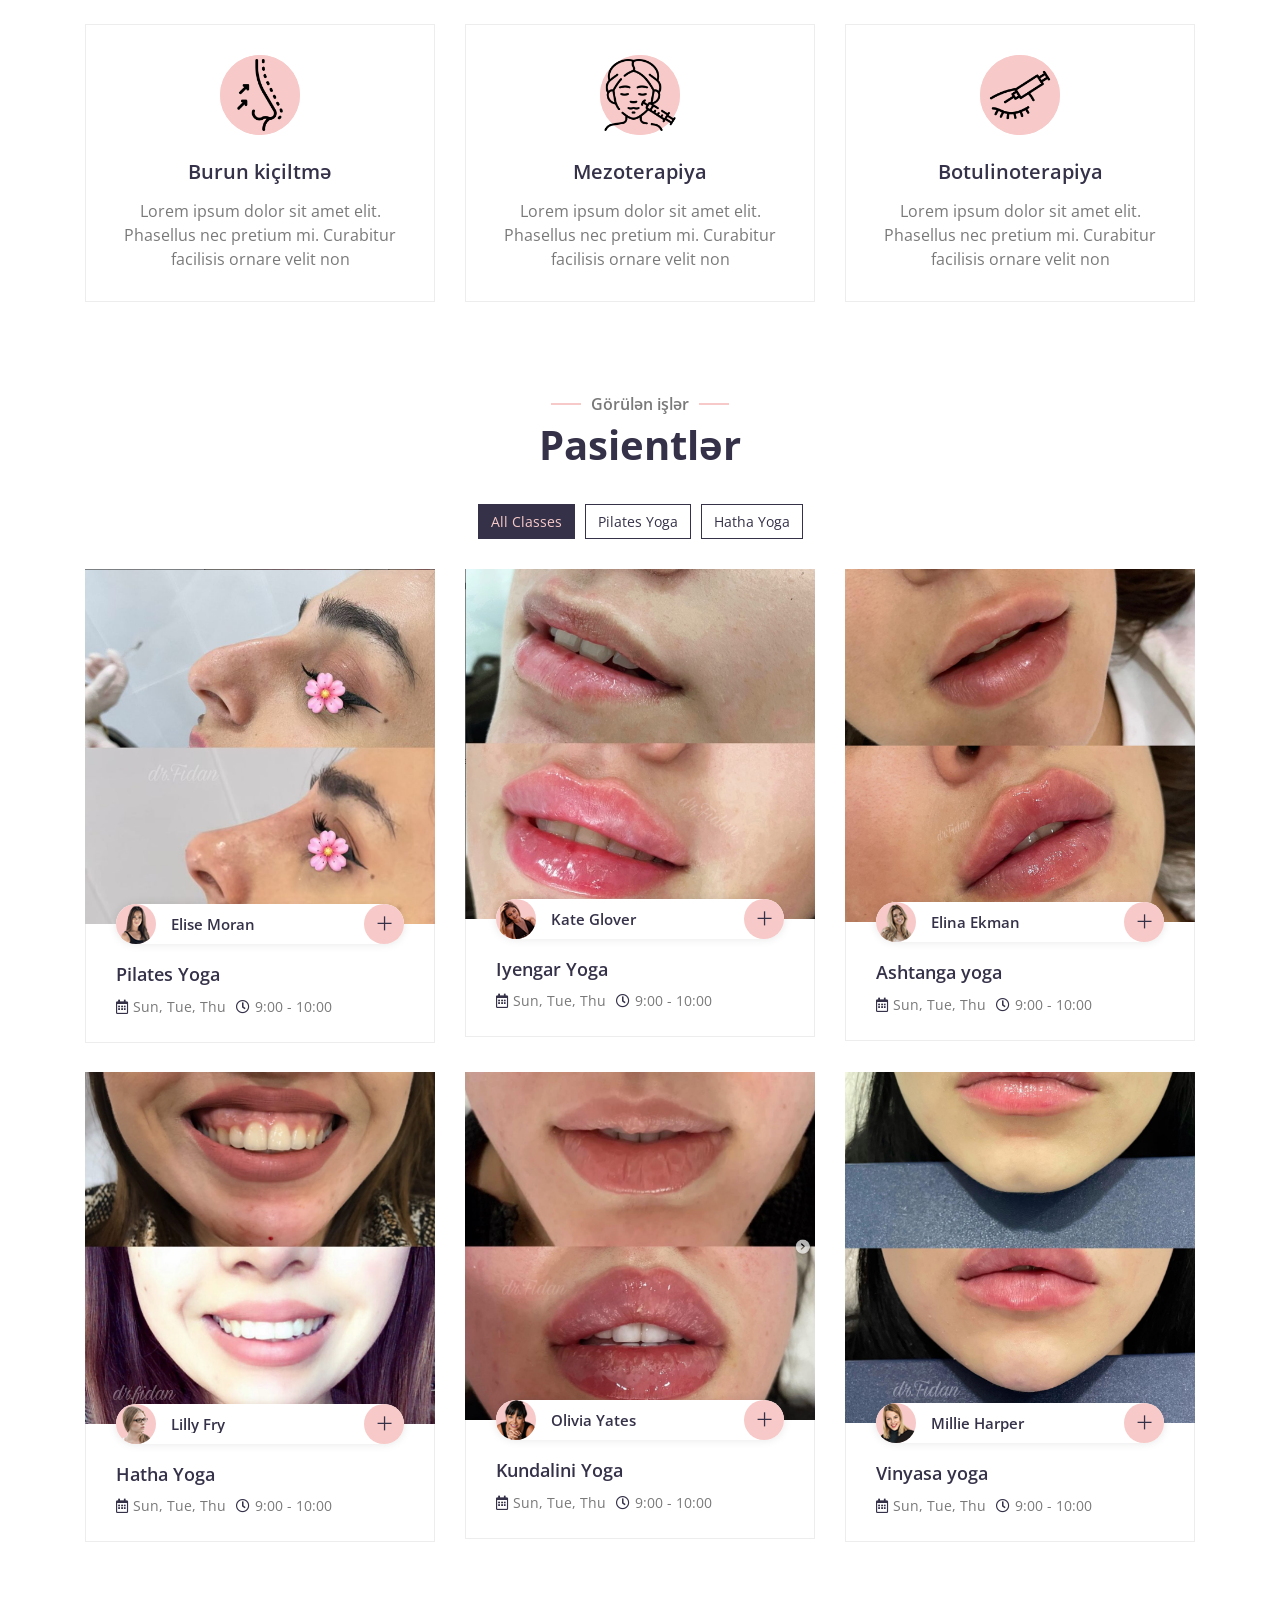
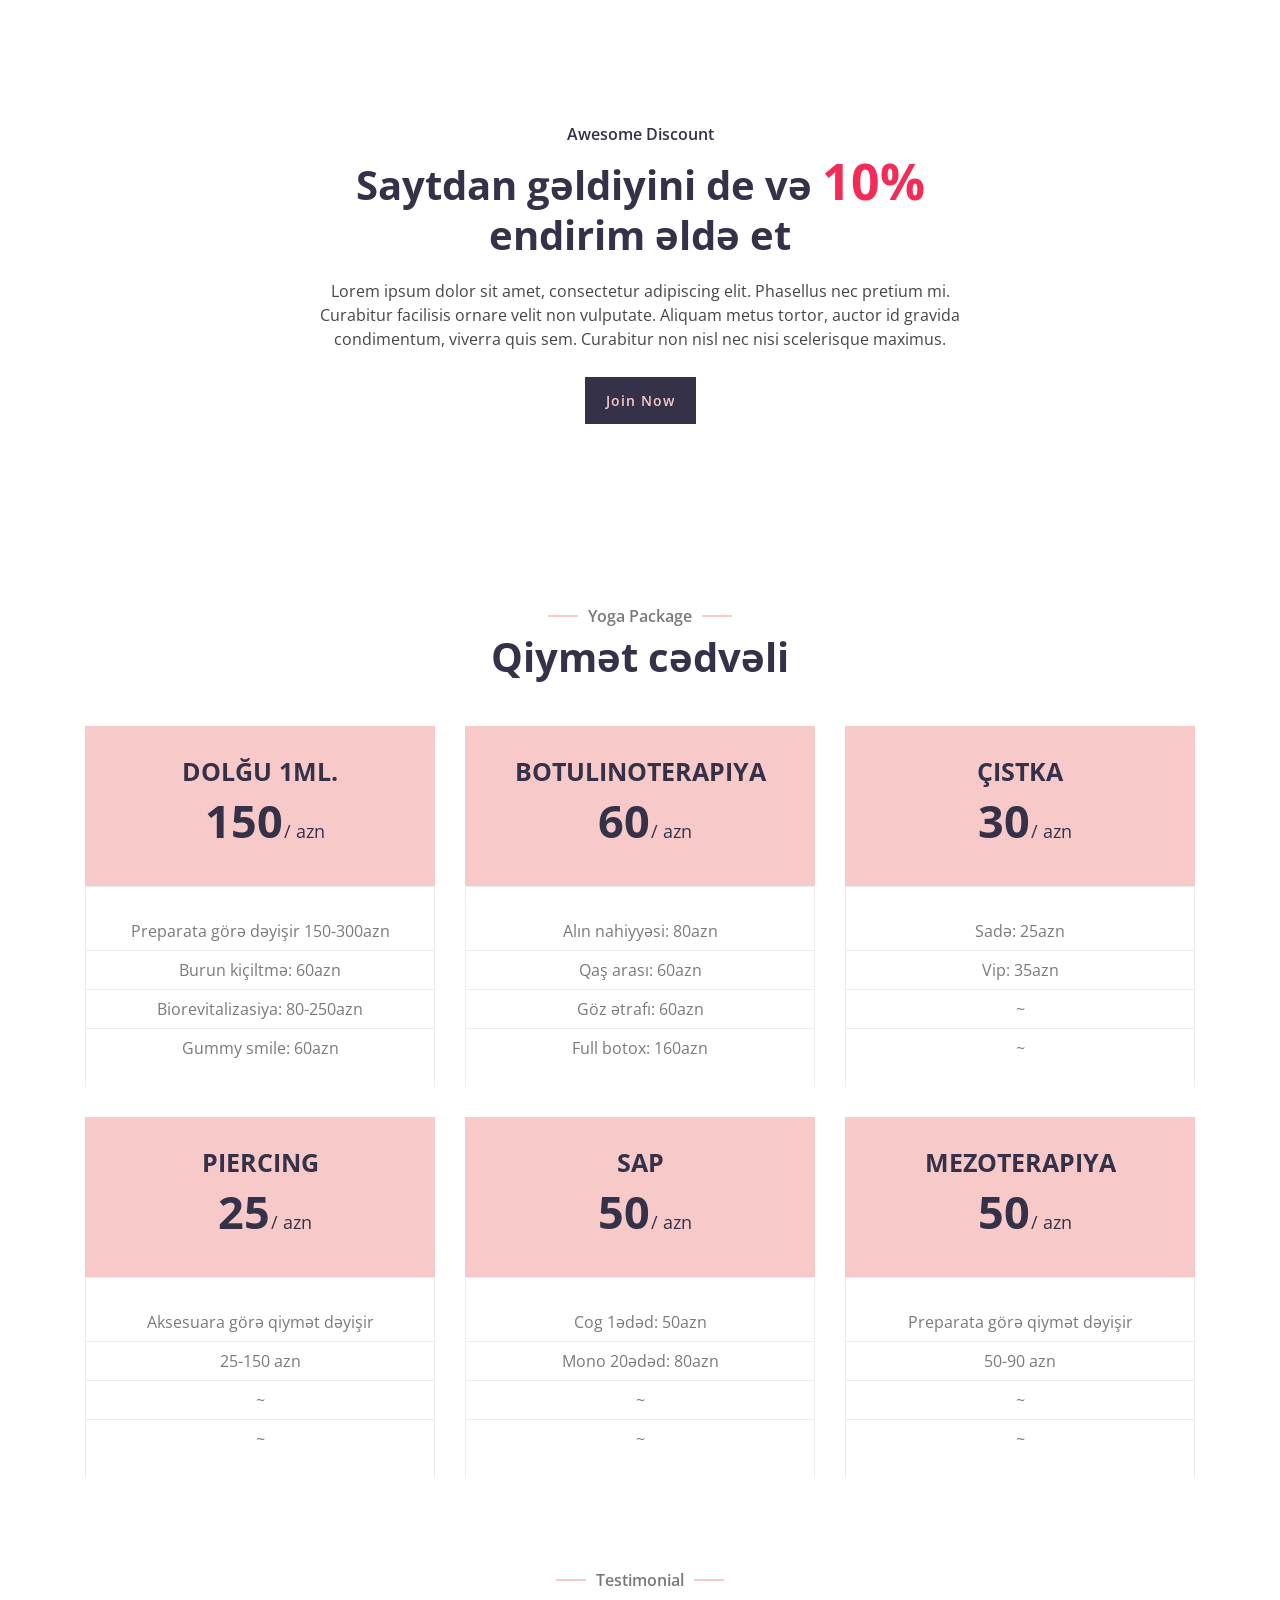
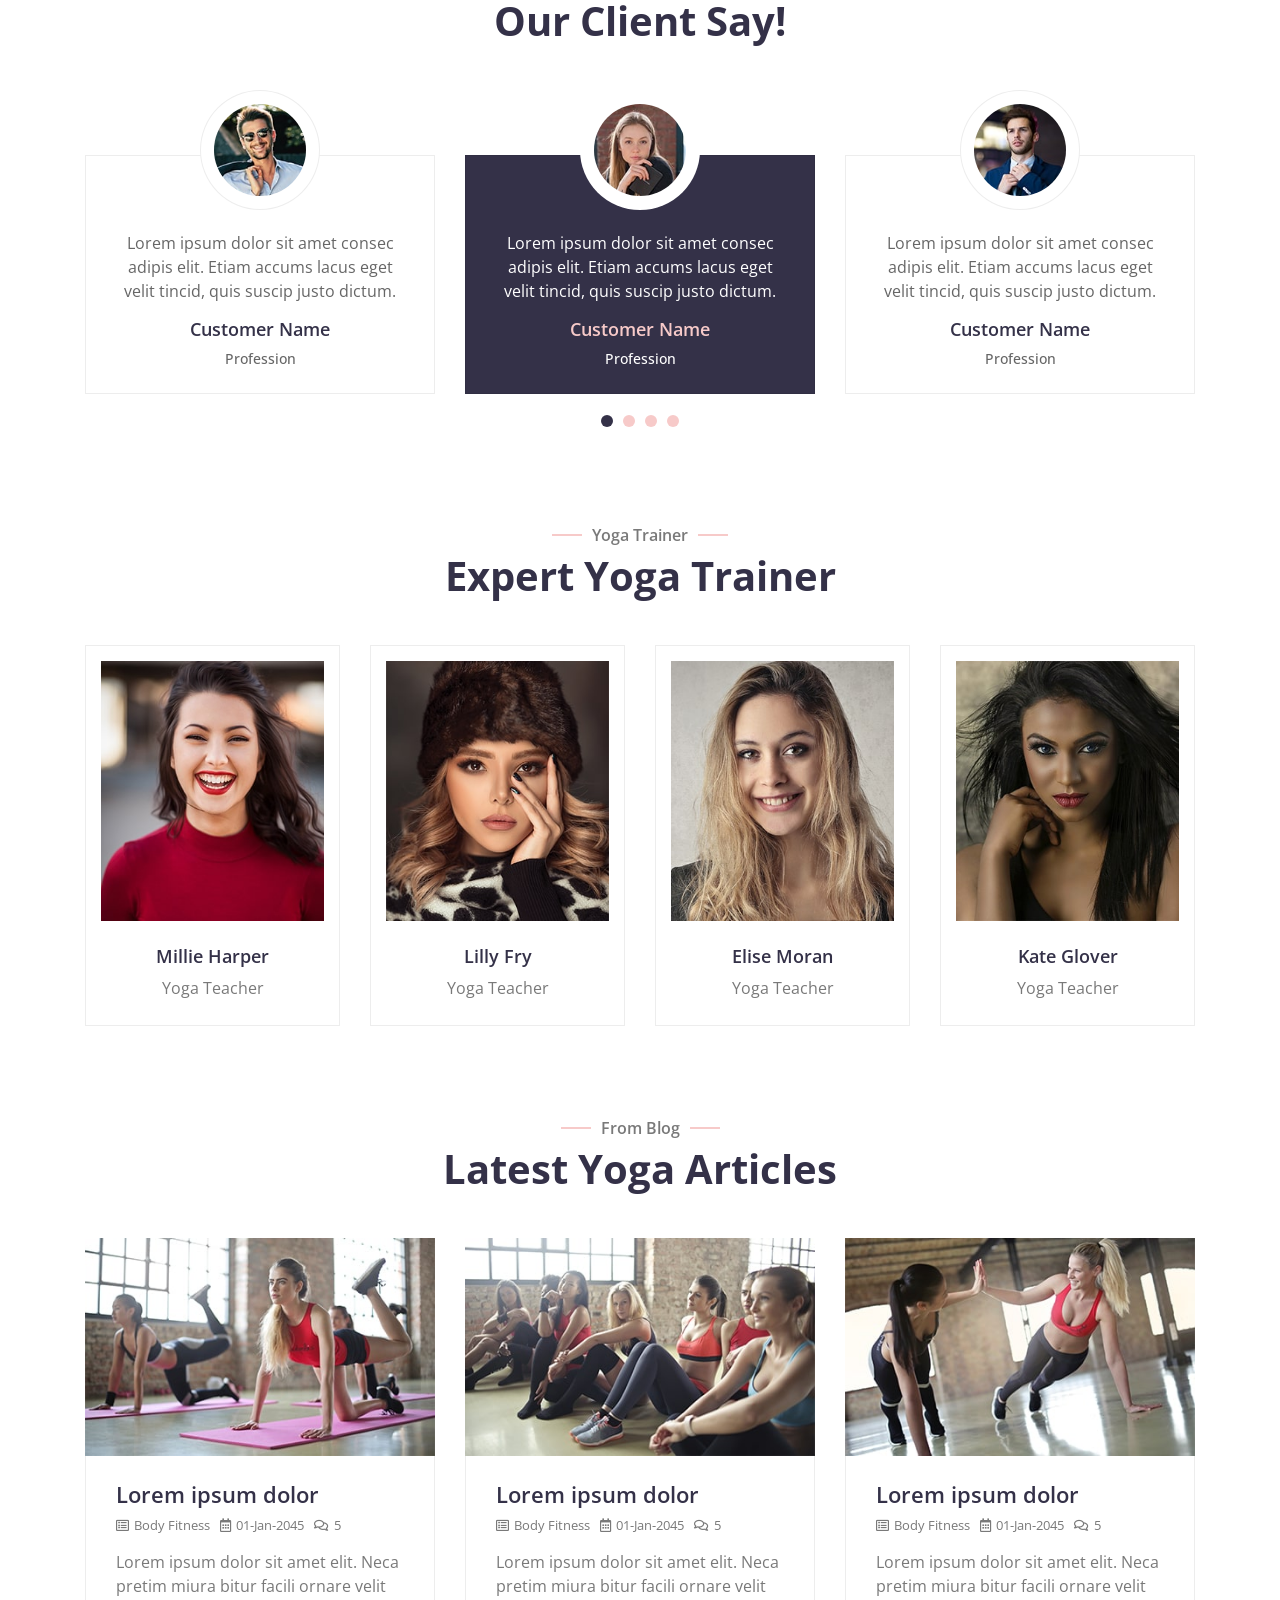
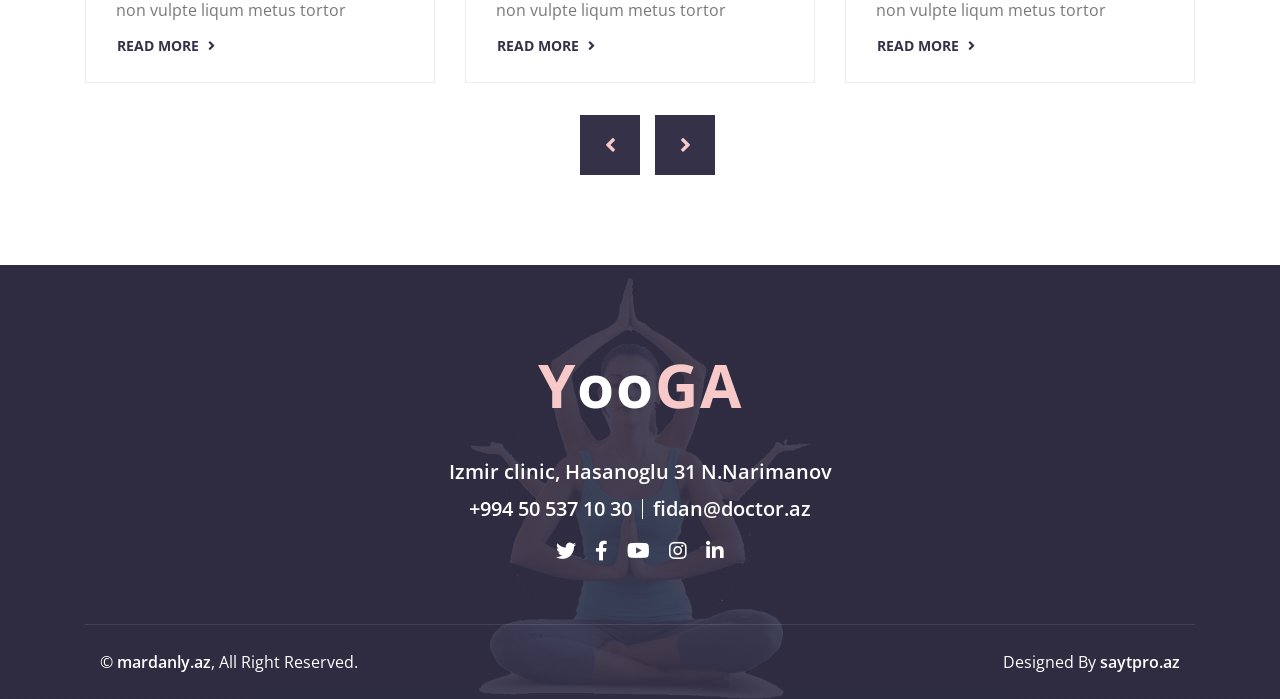
==== commit 641123d2: "links" ====
--- a/index.html
+++ b/index.html
@@ -232,7 +232,6 @@
                             <li data-filter="*" class="filter-active">All Classes</li>
                             <li data-filter=".filter-1">Pilates Yoga</li>
                             <li data-filter=".filter-2">Hatha Yoga</li>
-                            <li data-filter=".filter-3">Vinyasa yoga</li>
                         </ul>
                     </div>
                 </div>
@@ -791,27 +790,27 @@
                 <div class="container">
                     <div class="footer-info">
                         <a href="index.html" class="footer-logo">Y<span>oo</span>ga</a>
-                        <h3>123 Street, New York, USA</h3>
+                        <h3>Izmir clinic, Hasanoglu 31 N.Narimanov</h3>
                         <div class="footer-menu">
-                            <p>+012 345 67890</p>
-                            <p>info@example.com</p>
+                            <p>+994 50 537 10 30</p>
+                            <p>fidan@doctor.az</p>
                         </div>
                         <div class="footer-social">
-                            <a href=""><i class="fab fa-twitter"></i></a>
-                            <a href=""><i class="fab fa-facebook-f"></i></a>
-                            <a href=""><i class="fab fa-youtube"></i></a>
-                            <a href=""><i class="fab fa-instagram"></i></a>
-                            <a href=""><i class="fab fa-linkedin-in"></i></a>
+                            <a href="https://www.instagram.com/dr.fidan_kosmetoloq/"><i class="fab fa-twitter"></i></a>
+                            <a href="https://www.instagram.com/dr.fidan_kosmetoloq/"><i class="fab fa-facebook-f"></i></a>
+                            <a href="https://www.instagram.com/dr.fidan_kosmetoloq/"><i class="fab fa-youtube"></i></a>
+                            <a href="https://www.instagram.com/dr.fidan_kosmetoloq/"><i class="fab fa-instagram"></i></a>
+                            <a href="https://www.instagram.com/dr.fidan_kosmetoloq/"><i class="fab fa-linkedin-in"></i></a>
                         </div>
                     </div>
                 </div>
                 <div class="container copyright">
                     <div class="row">
                         <div class="col-md-6">
-                            <p>&copy; <a href="#">Your Site Name</a>, All Right Reserved.</p>
+                            <p>&copy; <a href="#">mardanly.az</a>, All Right Reserved.</p>
                         </div>
                         <div class="col-md-6">
-                            <p>Designed By <a href="https://htmlcodex.com">HTML Codex</a></p>
+                            <p>Designed By <a href="https://www.instagram.com/saytpro.az/">saytpro.az</a></p>
                         </div>
                     </div>
                 </div>
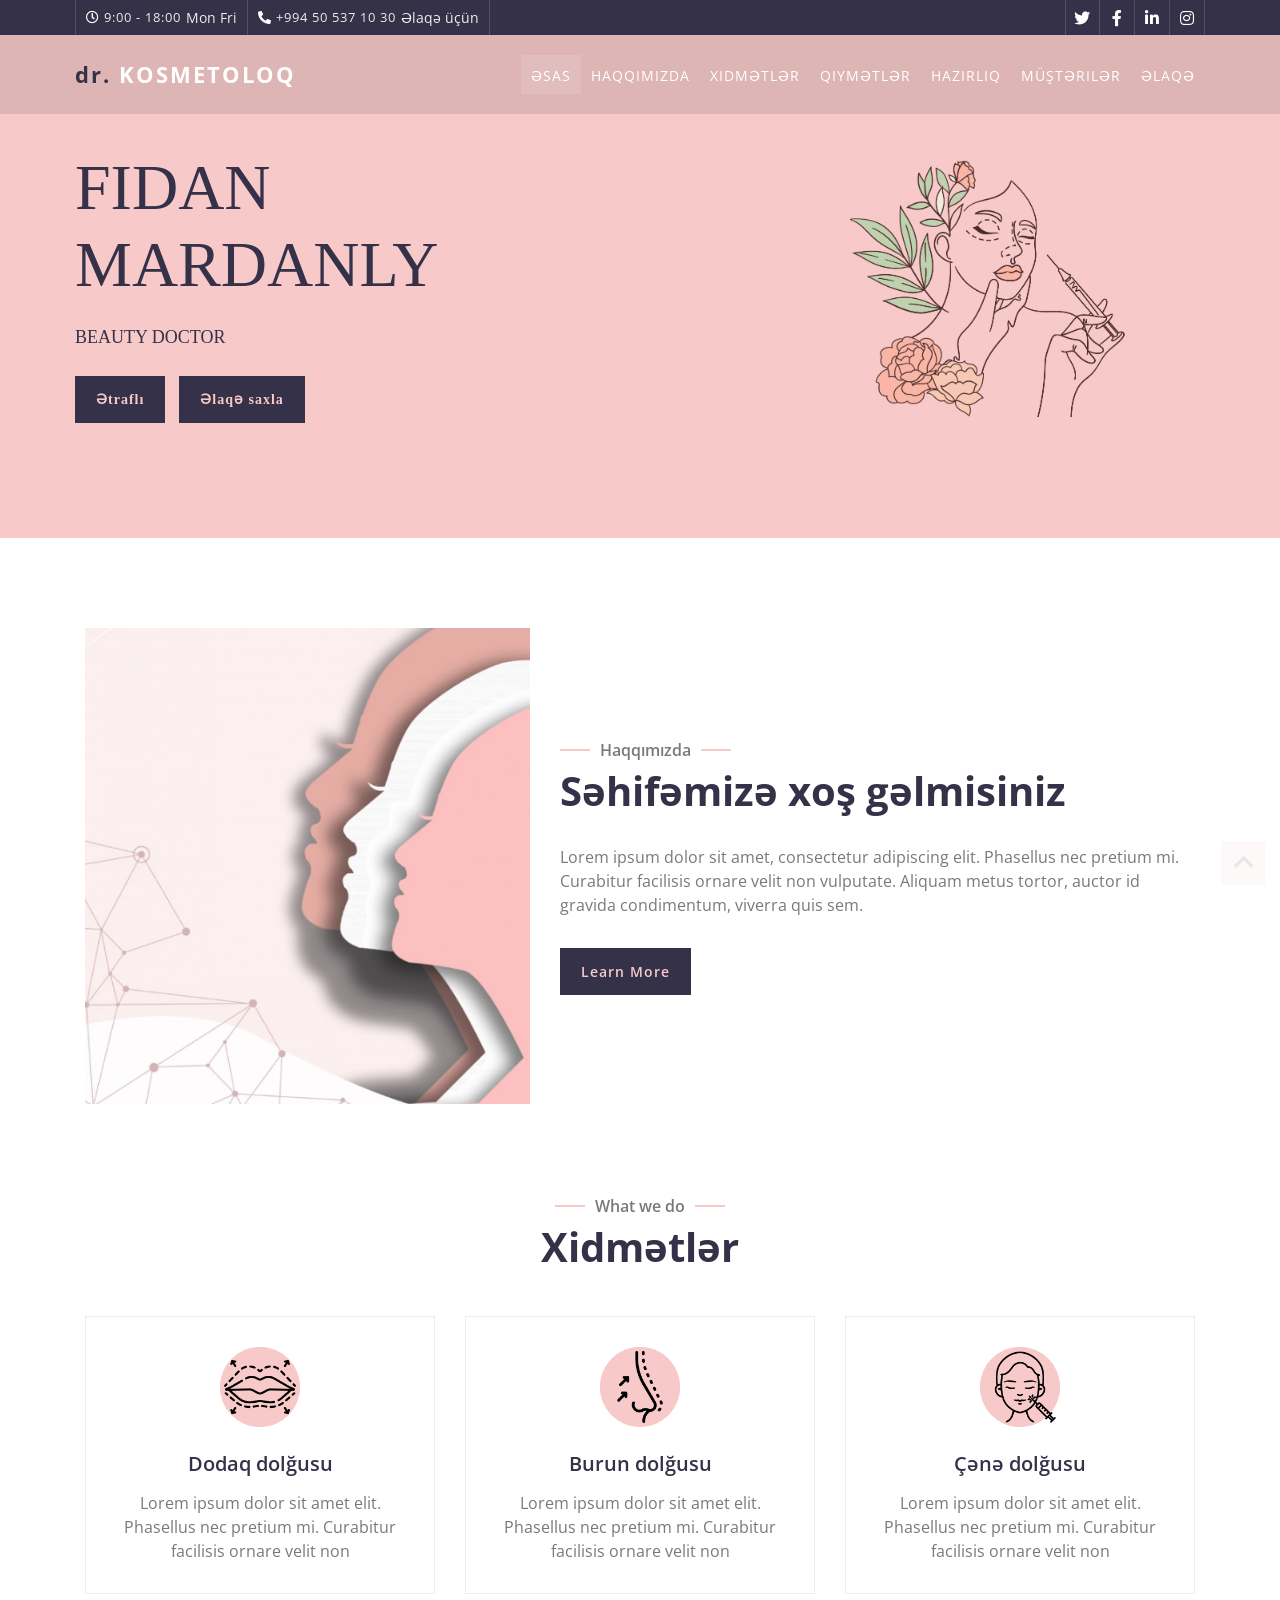
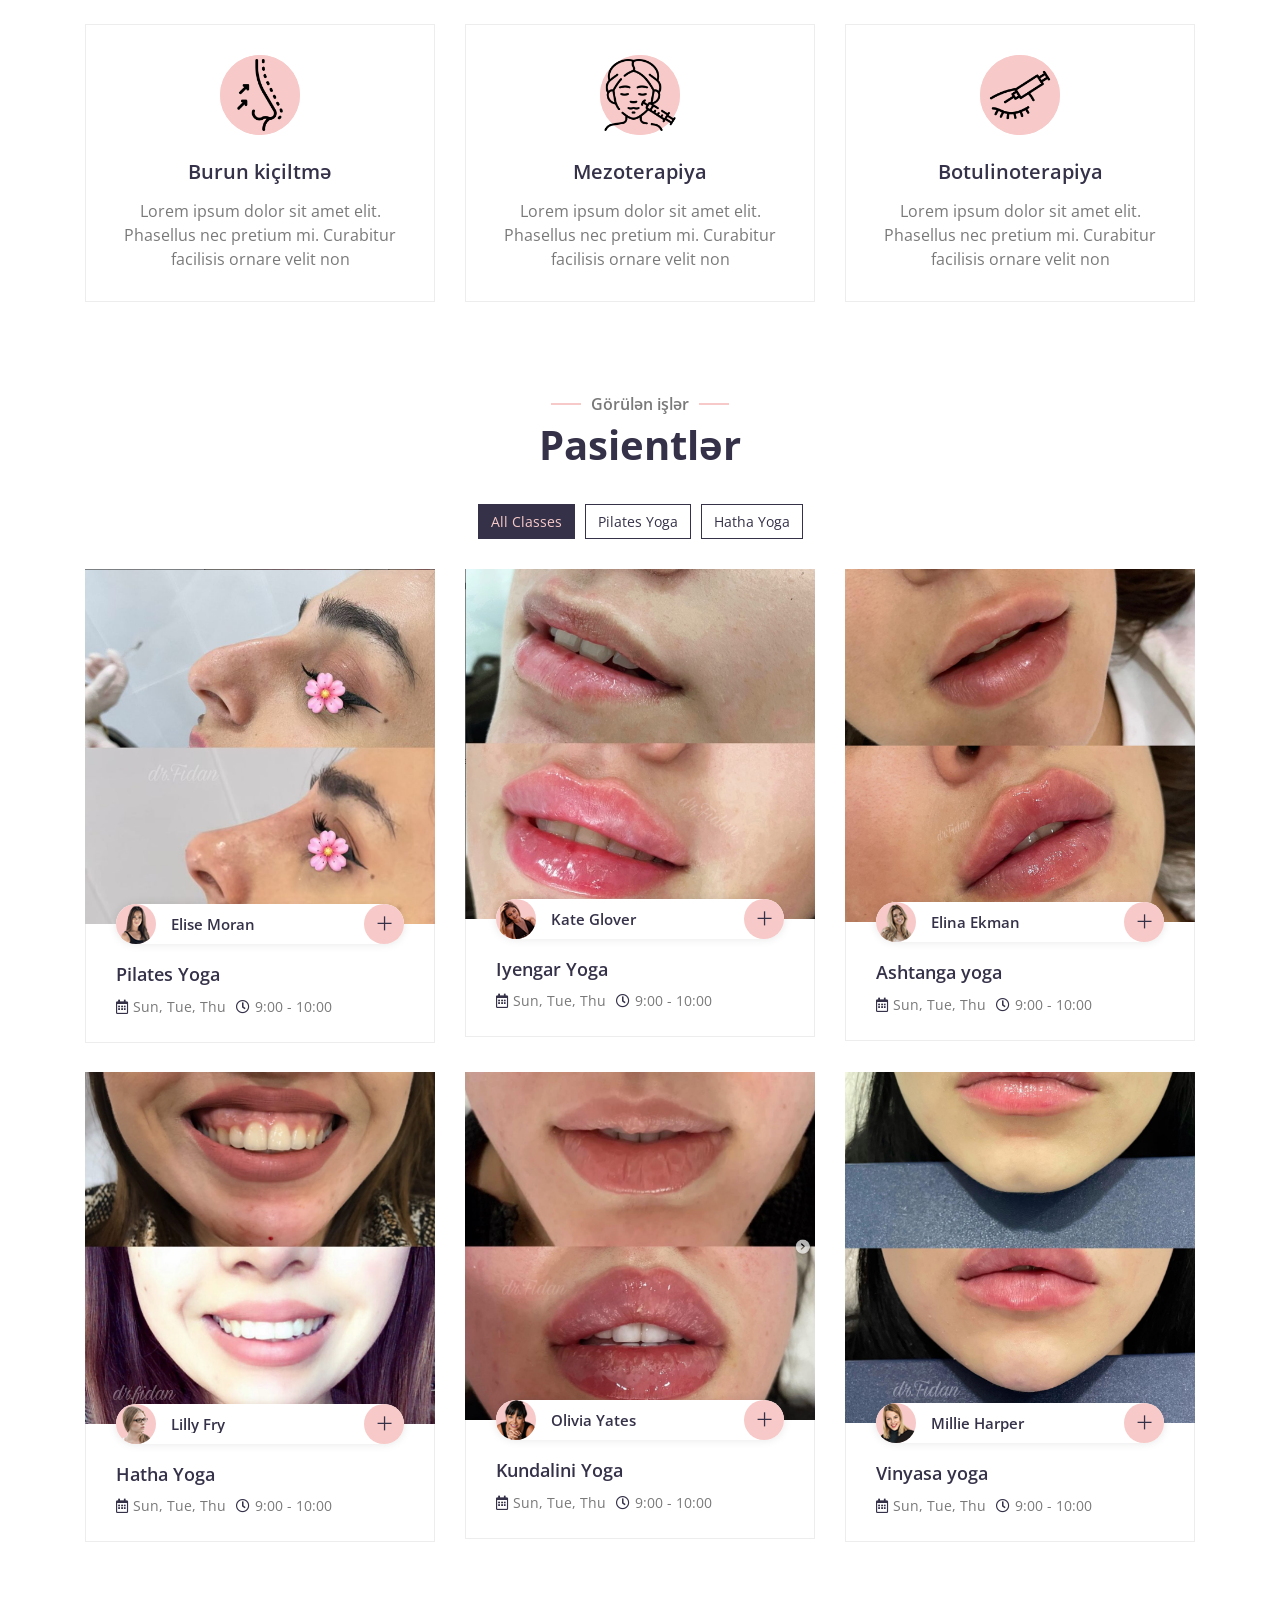
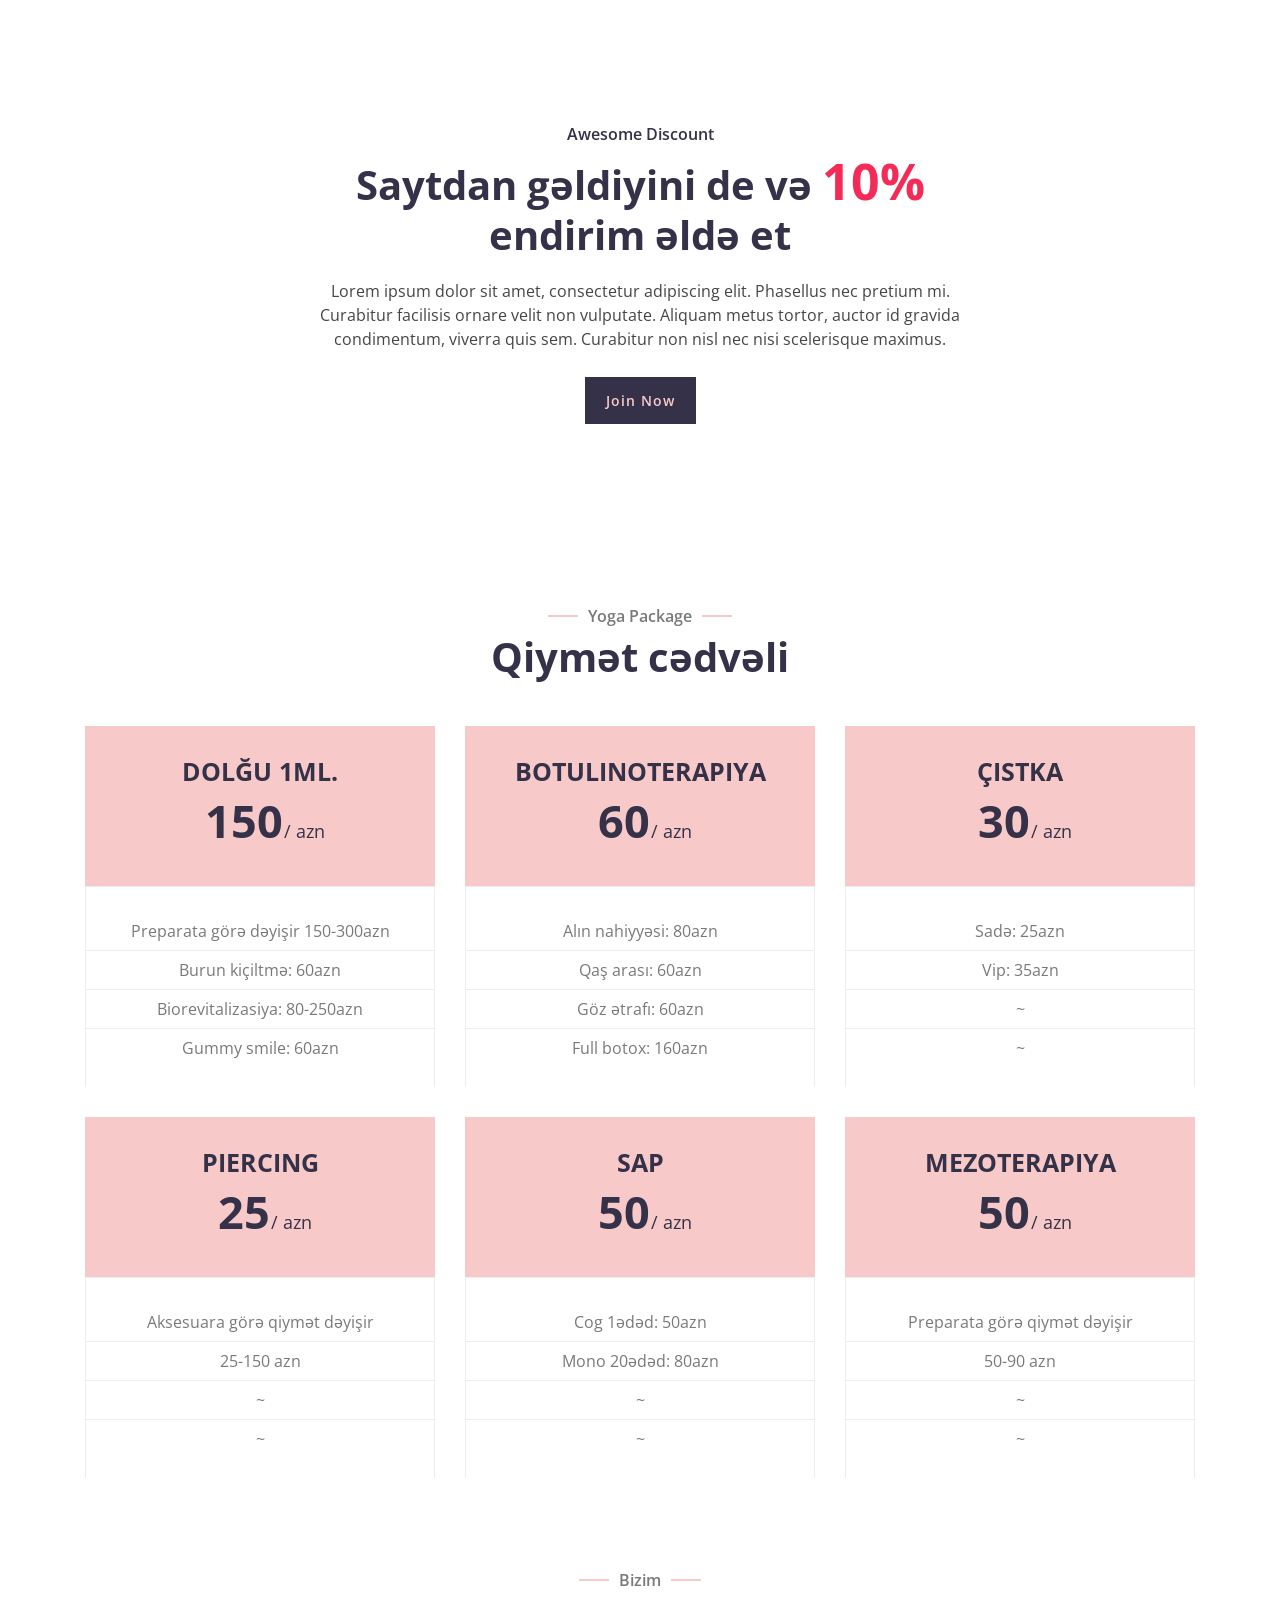
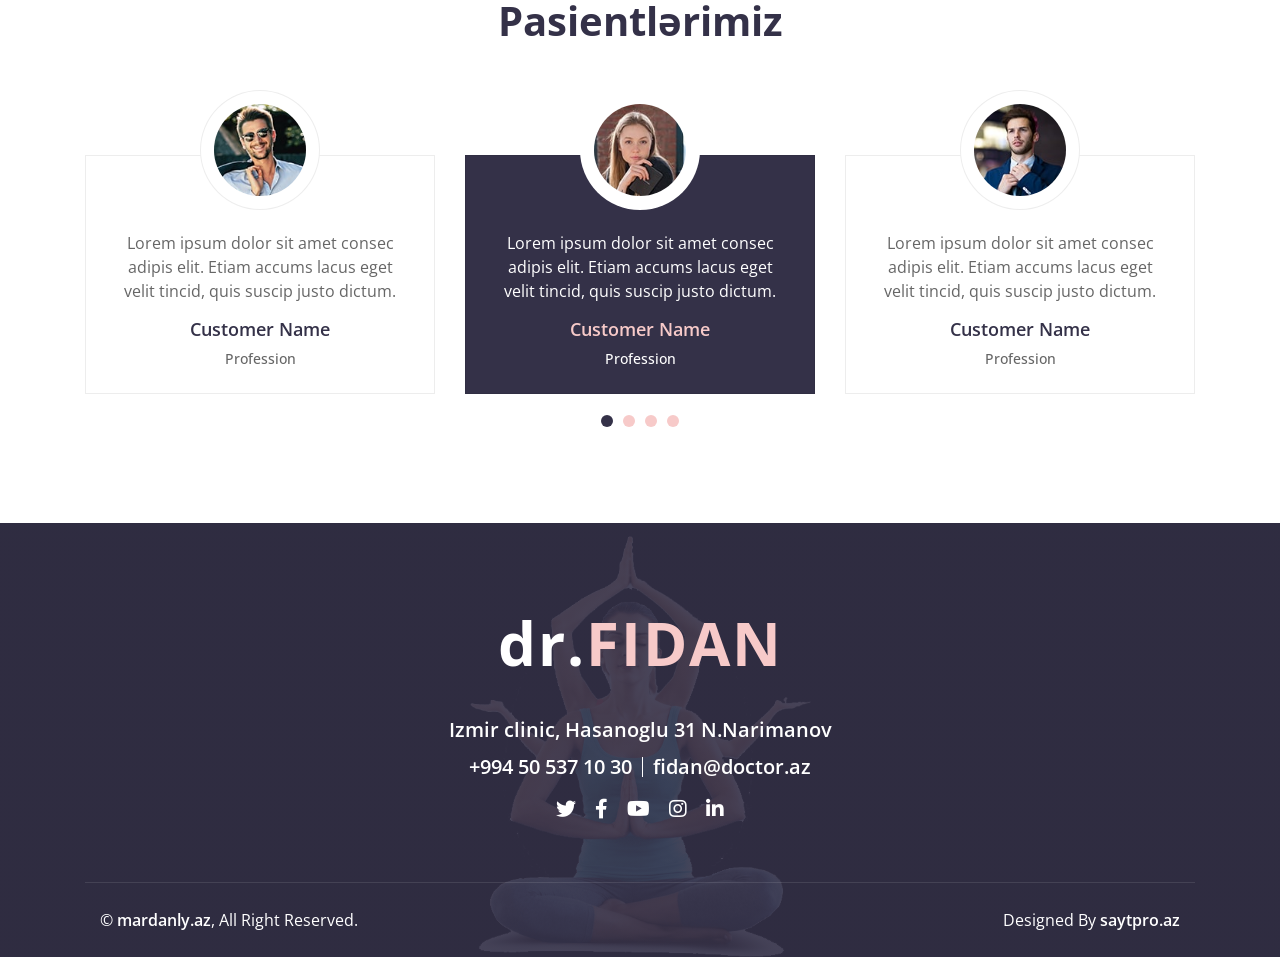
==== commit 3024724f: "footer" ====
--- a/index.html
+++ b/index.html
@@ -528,8 +528,8 @@
         <div class="testimonial wow fadeInUp" data-wow-delay="0.1s">
             <div class="container">
                 <div class="section-header text-center">
-                    <p>Testimonial</p>
-                    <h2>Our Client Say!</h2>
+                    <p>Bizim</p>
+                    <h2>Pasientlərimiz</h2>
                 </div>
                 <div class="owl-carousel testimonials-carousel">
                     <div class="testimonial-item">
@@ -587,7 +587,7 @@
 
 
         <!-- Team Start -->
-        <div class="team">
+        <div class="team d-none">
             <div class="container">
                 <div class="section-header text-center wow zoomIn" data-wow-delay="0.1s">
                     <p>Yoga Trainer</p>
@@ -669,7 +669,7 @@
 
 
         <!-- Blog Start -->
-        <div class="blog">
+        <div class="blog d-none">
             <div class="container">
                 <div class="section-header text-center wow zoomIn" data-wow-delay="0.1s">
                     <p>From Blog</p>
@@ -789,7 +789,7 @@
             <div class="container-fluid">
                 <div class="container">
                     <div class="footer-info">
-                        <a href="index.html" class="footer-logo">Y<span>oo</span>ga</a>
+                        <a href="index.html" class="footer-logo"><span>dr.</span>Fidan</a>
                         <h3>Izmir clinic, Hasanoglu 31 N.Narimanov</h3>
                         <div class="footer-menu">
                             <p>+994 50 537 10 30</p>
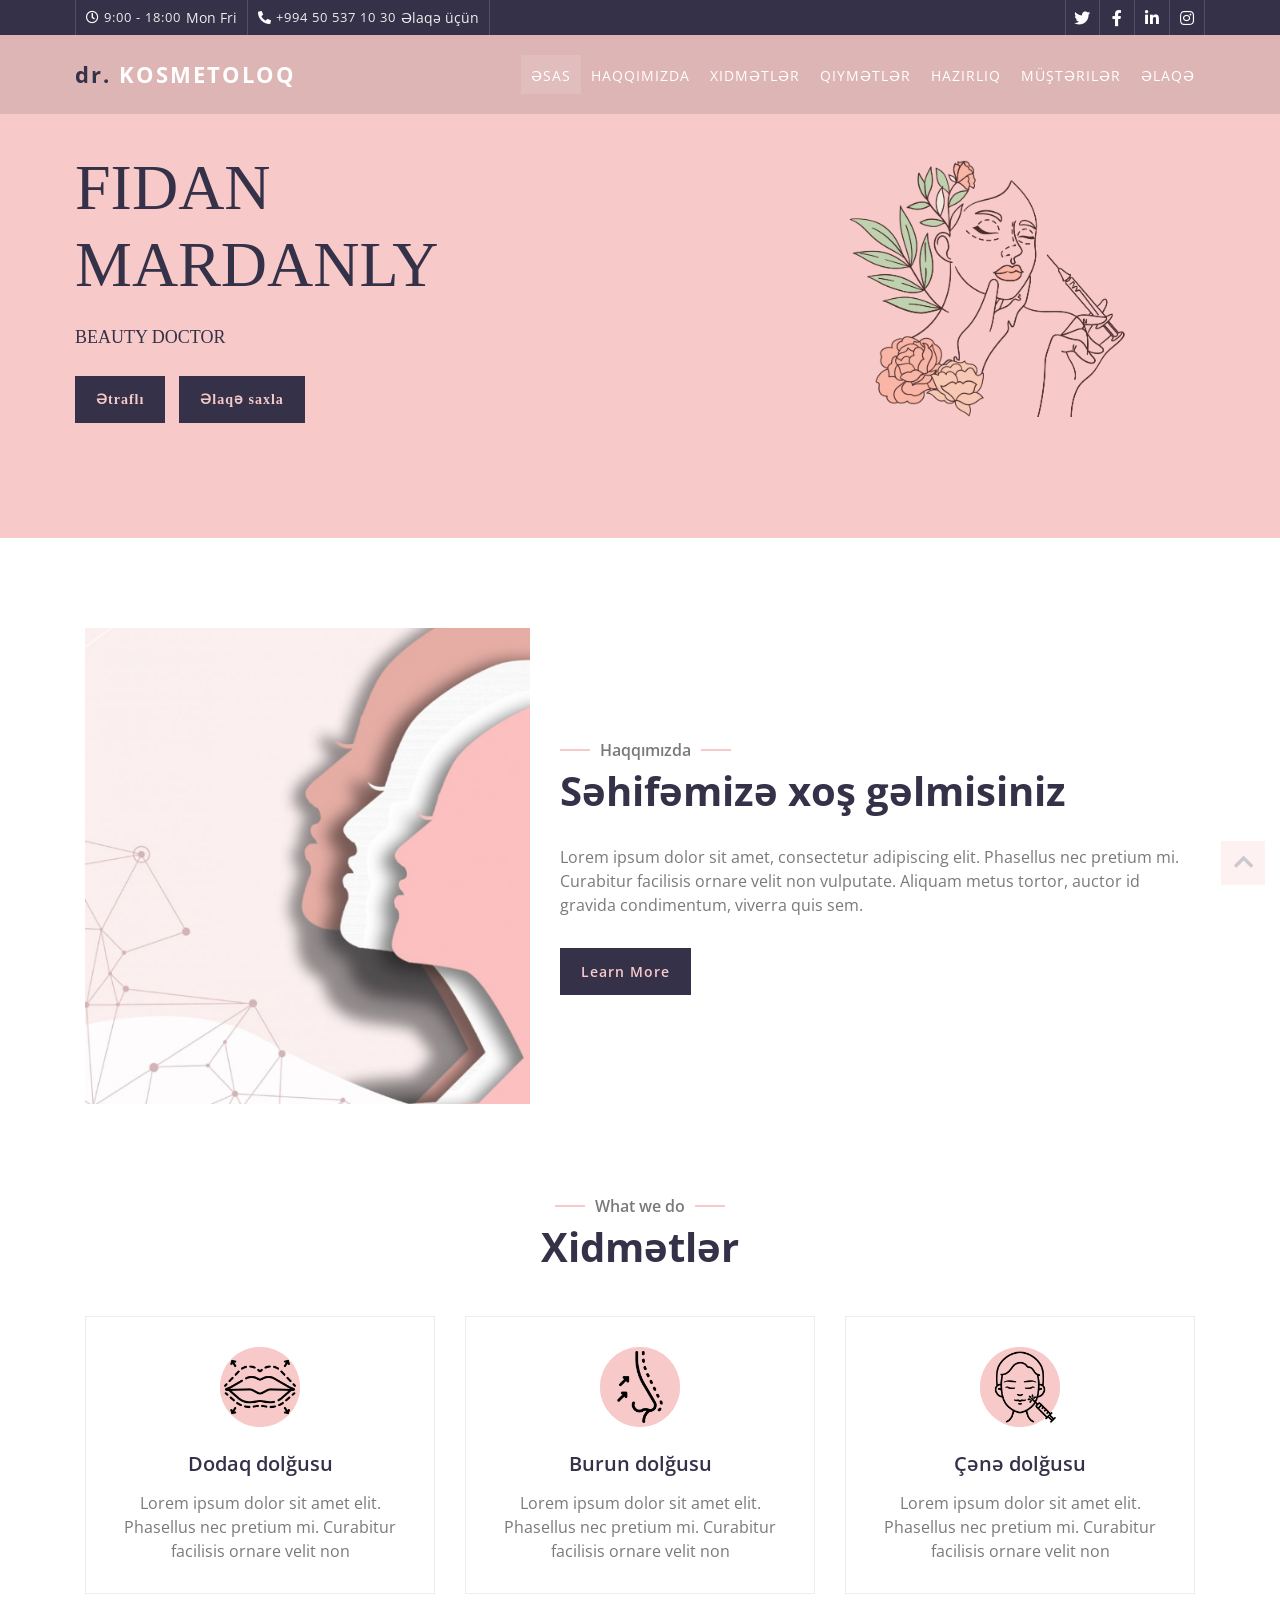
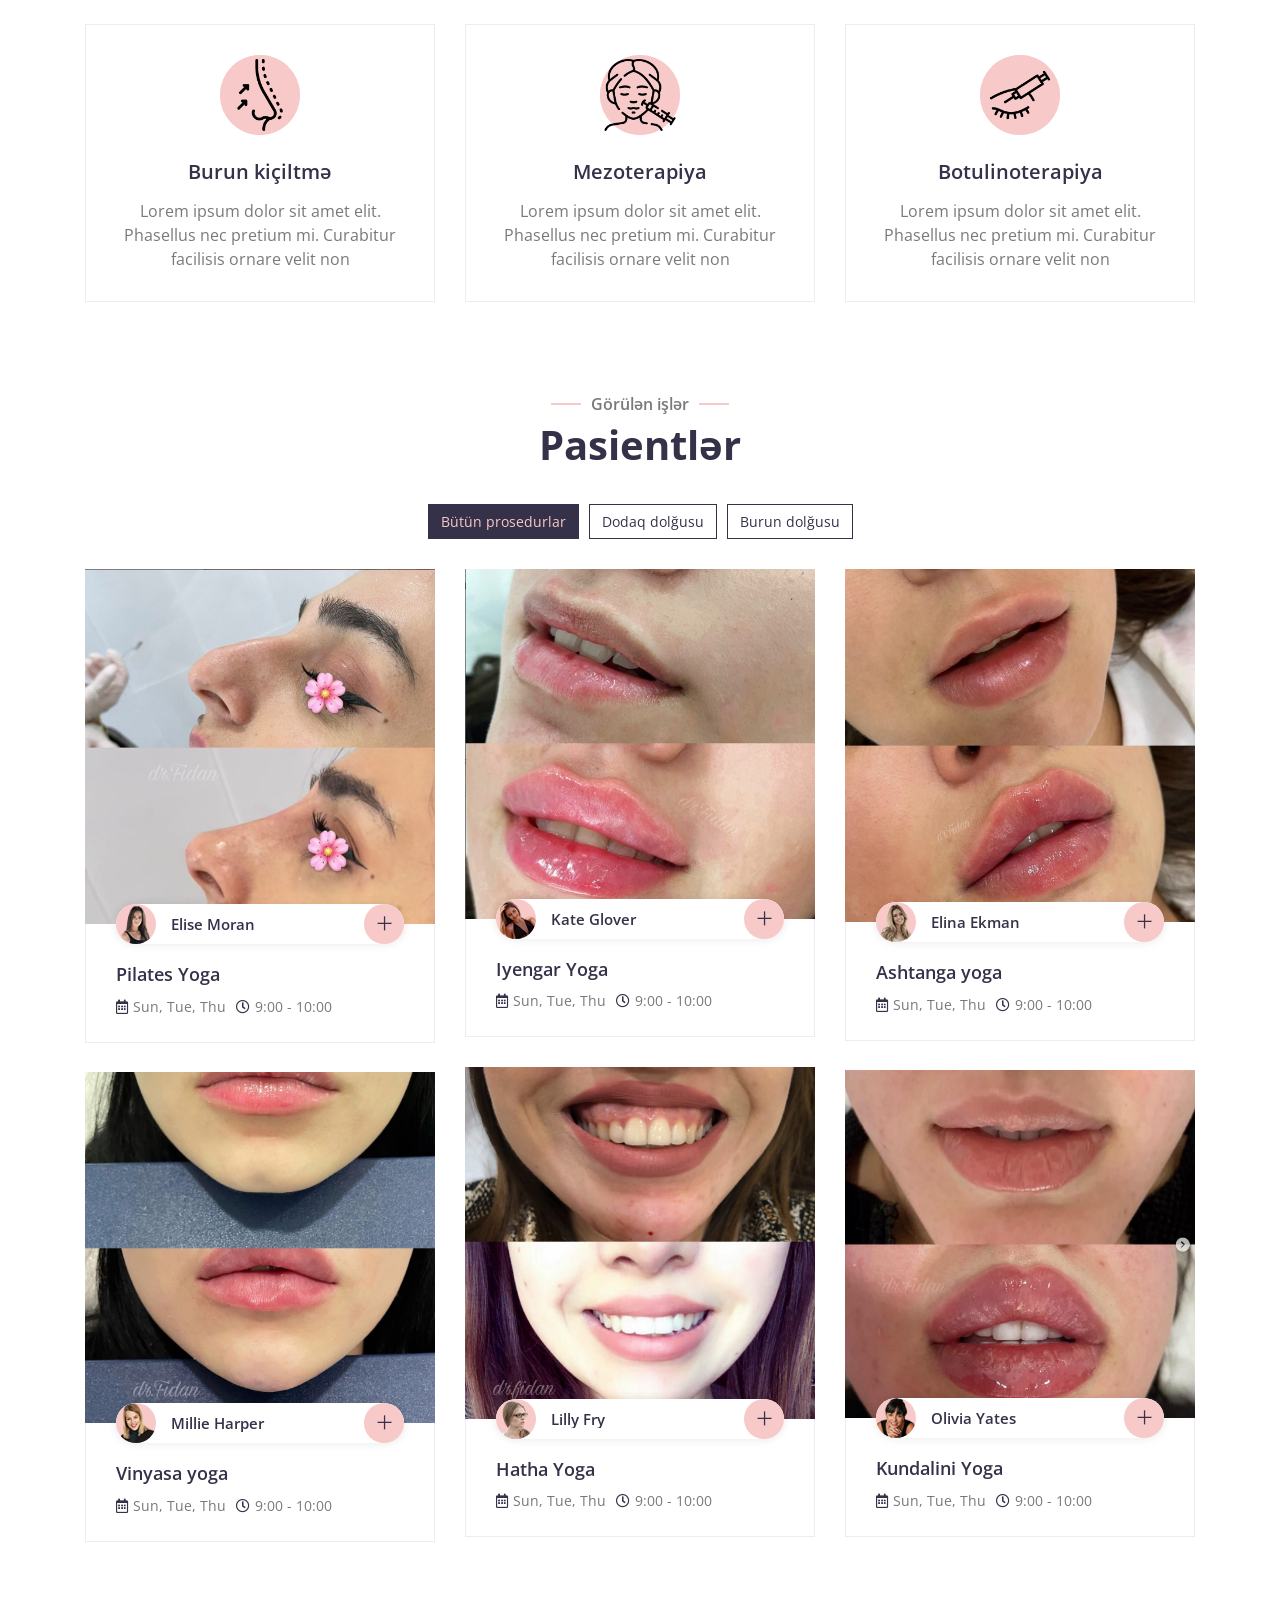
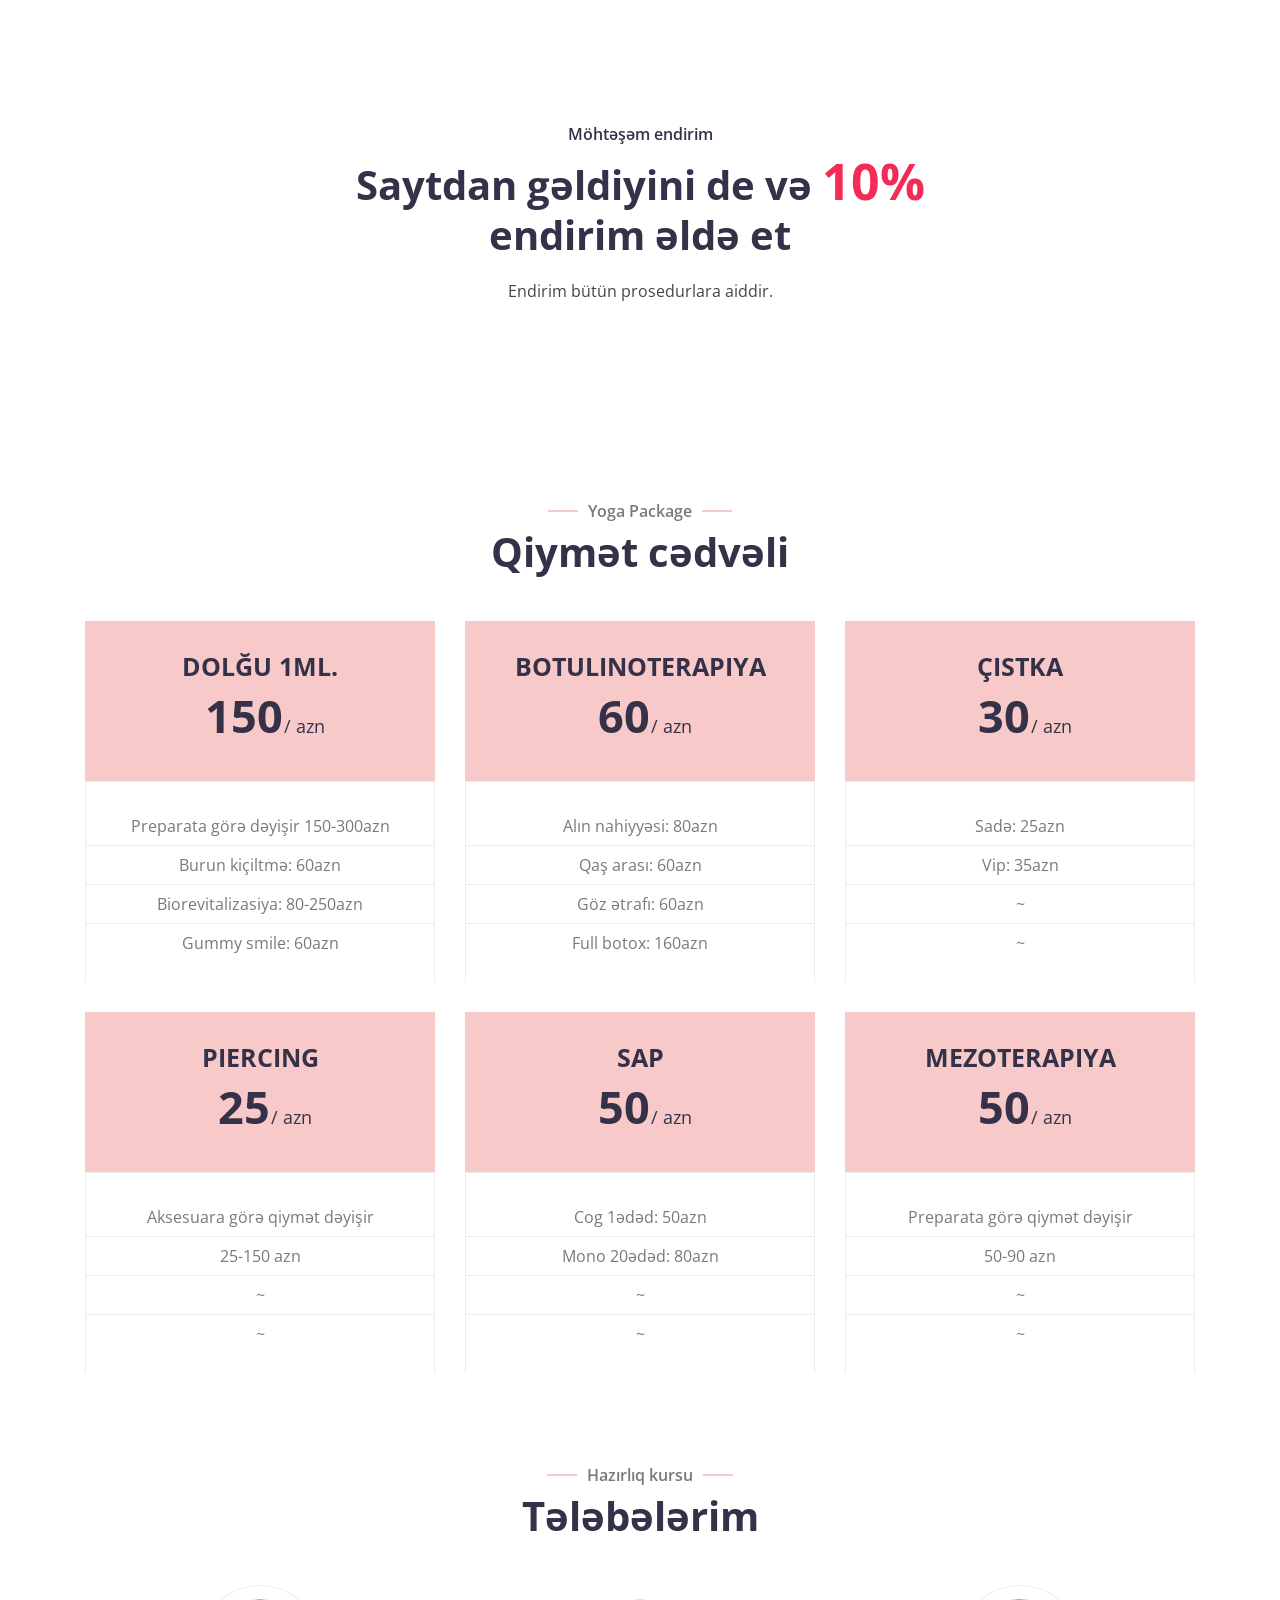
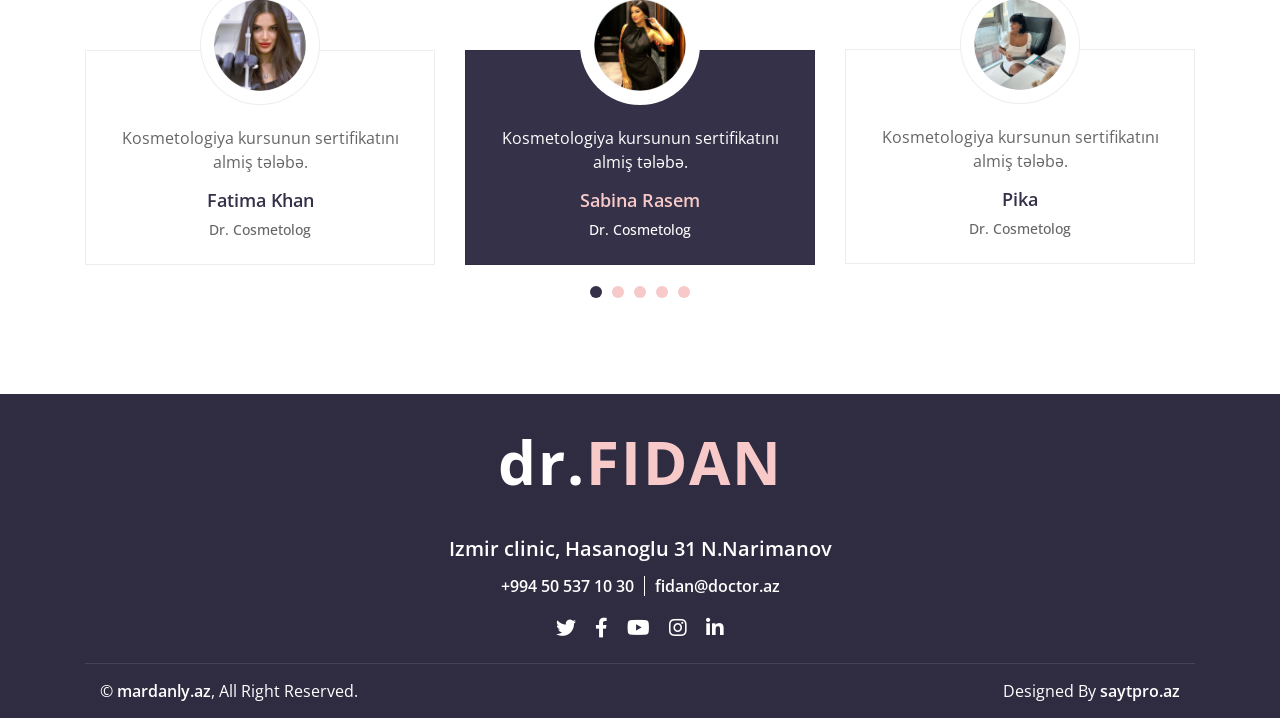
==== commit 76fa2ab5: "footer | students | scroll to" ====
--- a/index.html
+++ b/index.html
@@ -69,13 +69,13 @@
 
                 <div class="collapse navbar-collapse justify-content-between" id="navbarCollapse">
                     <div class="navbar-nav ml-auto">
-                        <a href="index.html" class="nav-item nav-link active">Əsas</a>
-                        <a href="about.html" class="nav-item nav-link">Haqqımızda</a>
-                        <a href="service.html" class="nav-item nav-link">Xidmətlər</a>
-                        <a href="price.html" class="nav-item nav-link">Qiymətlər</a>
-                        <a href="class.html" class="nav-item nav-link">Hazırlıq</a>
-                        <a href="team.html" class="nav-item nav-link">Müştərilər</a>
-                        <a href="contact.html" class="nav-item nav-link">Əlaqə</a>
+                        <a class="nav-item nav-link active">Əsas</a>
+                        <a class="nav-item nav-link" id="about-us">Haqqımızda</a>
+                        <a class="nav-item nav-link" id="services">Xidmətlər</a>
+                        <a class="nav-item nav-link" id="prices">Qiymətlər</a>
+                        <a class="nav-item nav-link" id="courses">Hazırlıq</a>
+                        <a class="nav-item nav-link" id="pacient">Müştərilər</a>
+                        <a class="nav-item nav-link" id="contact">Əlaqə</a>
                     </div>
                 </div>
             </div>
@@ -111,7 +111,7 @@
 
 
         <!-- About Start -->
-        <div class="about wow fadeInUp" data-wow-delay="0.1s">
+        <div class="about wow fadeInUp about-us" data-wow-delay="0.1s">
             <div class="container">
                 <div class="row align-items-center">
                     <div class="col-lg-5 col-md-6">
@@ -229,9 +229,9 @@
                 <div class="row">
                     <div class="col-12">
                         <ul id="class-filter">
-                            <li data-filter="*" class="filter-active">All Classes</li>
-                            <li data-filter=".filter-1">Pilates Yoga</li>
-                            <li data-filter=".filter-2">Hatha Yoga</li>
+                            <li data-filter="*" class="filter-active">Bütün prosedurlar</li>
+                            <li data-filter=".filter-1">Dodaq dolğusu</li>
+                            <li data-filter=".filter-2">Burun dolğusu</li>
                         </ul>
                     </div>
                 </div>
@@ -360,14 +360,13 @@
         <div class="discount wow zoomIn" data-wow-delay="0.1s">
             <div class="container">
                 <div class="section-header text-center">
-                    <p>Awesome Discount</p>
+                    <p>Möhtəşəm endirim</p>
                     <h2>Saytdan gəldiyini de və <span>10%</span> endirim əldə et</h2>
                 </div>
                 <div class="container discount-text">
                     <p>
-                        Lorem ipsum dolor sit amet, consectetur adipiscing elit. Phasellus nec pretium mi. Curabitur facilisis ornare velit non vulputate. Aliquam metus tortor, auctor id gravida condimentum, viverra quis sem. Curabitur non nisl nec nisi scelerisque maximus. 
+                        Endirim bütün prosedurlara aiddir.
                     </p>
-                    <a class="btn">Join Now</a>
                 </div>
             </div>
         </div>
@@ -525,59 +524,71 @@
         
         
         <!-- Testimonial Start -->
-        <div class="testimonial wow fadeInUp" data-wow-delay="0.1s">
+        <div class="testimonial wow fadeInUp students" data-wow-delay="0.3s">
             <div class="container">
                 <div class="section-header text-center">
-                    <p>Bizim</p>
-                    <h2>Pasientlərimiz</h2>
+                    <p>Hazırlıq kursu</p>
+                    <h2>Tələbələrim</h2>
                 </div>
                 <div class="owl-carousel testimonials-carousel">
                     <div class="testimonial-item">
                         <div class="testimonial-img">
-                            <img src="img/testimonial-1.jpg" alt="Image">
+                            <img src="uploads/students/sabine.jpeg" alt="Image">
                         </div>
                         <div class="testimonial-text">
                             <p>
-                                Lorem ipsum dolor sit amet consec adipis elit. Etiam accums lacus eget velit tincid, quis suscip justo dictum.
-                            </p>
-                            <h3>Customer Name</h3>
-                            <h4>Profession</h4>
+                                Kosmetologiya kursunun sertifikatını almiş tələbə.
+                            </p>
+                            <h3>Sabina Rasem</h3>
+                            <h4>Dr. Cosmetolog</h4>
                         </div>
                     </div>
                     <div class="testimonial-item">
                         <div class="testimonial-img">
-                            <img src="img/testimonial-2.jpg" alt="Image">
+                            <img src="uploads/students/pika.jpeg" alt="Image">
                         </div>
                         <div class="testimonial-text">
                             <p>
-                                Lorem ipsum dolor sit amet consec adipis elit. Etiam accums lacus eget velit tincid, quis suscip justo dictum.
-                            </p>
-                            <h3>Customer Name</h3>
-                            <h4>Profession</h4>
+                                Kosmetologiya kursunun sertifikatını almiş tələbə.
+                            </p>
+                            <h3>Pika</h3>
+                            <h4>Dr. Cosmetolog</h4>
                         </div>
                     </div>
                     <div class="testimonial-item">
                         <div class="testimonial-img">
-                            <img src="img/testimonial-3.jpg" alt="Image">
+                            <img src="uploads/students/gulcin.jpeg" alt="Image">
                         </div>
                         <div class="testimonial-text">
                             <p>
-                                Lorem ipsum dolor sit amet consec adipis elit. Etiam accums lacus eget velit tincid, quis suscip justo dictum.
-                            </p>
-                            <h3>Customer Name</h3>
-                            <h4>Profession</h4>
+                                Kosmetologiya kursunun sertifikatını almiş tələbə.
+                            </p>
+                            <h3>Gulchin Ahmadova</h3>
+                            <h4>Dr. Cosmetolog</h4>
                         </div>
                     </div>
                     <div class="testimonial-item">
                         <div class="testimonial-img">
-                            <img src="img/testimonial-4.jpg" alt="Image">
+                            <img src="uploads/students/nigar.jpeg" alt="Image">
                         </div>
                         <div class="testimonial-text">
                             <p>
-                                Lorem ipsum dolor sit amet consec adipis elit. Etiam accums lacus eget velit tincid, quis suscip justo dictum.
-                            </p>
-                            <h3>Customer Name</h3>
-                            <h4>Profession</h4>
+                                Kosmetologiya kursunun sertifikatını almiş tələbə.
+                            </p>
+                            <h3>Nigar Movsumova</h3>
+                            <h4>Dr. Cosmetolog</h4>
+                        </div>
+                    </div>
+                    <div class="testimonial-item">
+                        <div class="testimonial-img">
+                            <img src="uploads/students/fatiko.jpeg" alt="Image">
+                        </div>
+                        <div class="testimonial-text">
+                            <p>
+                                Kosmetologiya kursunun sertifikatını almiş tələbə.
+                            </p>
+                            <h3>Fatima Khan</h3>
+                            <h4>Dr. Cosmetolog</h4>
                         </div>
                     </div>
                 </div>
@@ -835,5 +846,7 @@
 
         <!-- Template Javascript -->
         <script src="js/main.js"></script>
+        <script src="js/custom.js"></script>
+
     </body>
 </html>
--- a/css/style.css
+++ b/css/style.css
@@ -1904,8 +1904,7 @@
 }
 
 .footer .container-fluid {
-    padding: 90px 0 0 0;
-    background: linear-gradient(rgba(52, 49, 72, .9), rgba(52, 49, 72, .9)), url(../img/footer-bg.png);
+    background: linear-gradient(rgba(52, 49, 72, .9), rgba(52, 49, 72, .9));
     background-position: center;
     background-repeat: no-repeat;
     background-size: contain;
@@ -1915,6 +1914,7 @@
     position: relative;
     width: 100%;
     text-align: center;
+    top:38px;
 }
 
 .footer .footer-info .footer-logo {
@@ -1948,7 +1948,7 @@
 
 .footer .footer-menu p {
     color: #ffffff;
-    font-size: 20px;
+    font-size: 1em;
     font-weight: 600;
     line-height: 20px;
     padding: 0 10px;
@@ -1989,8 +1989,8 @@
 }
 
 .footer .copyright .row {
-    padding-top: 25px;
-    padding-bottom: 25px;
+    padding-top: 15px;
+    padding-bottom: 15px;
     border-top: 1px solid rgba(256, 256, 256, .1);
 }
 
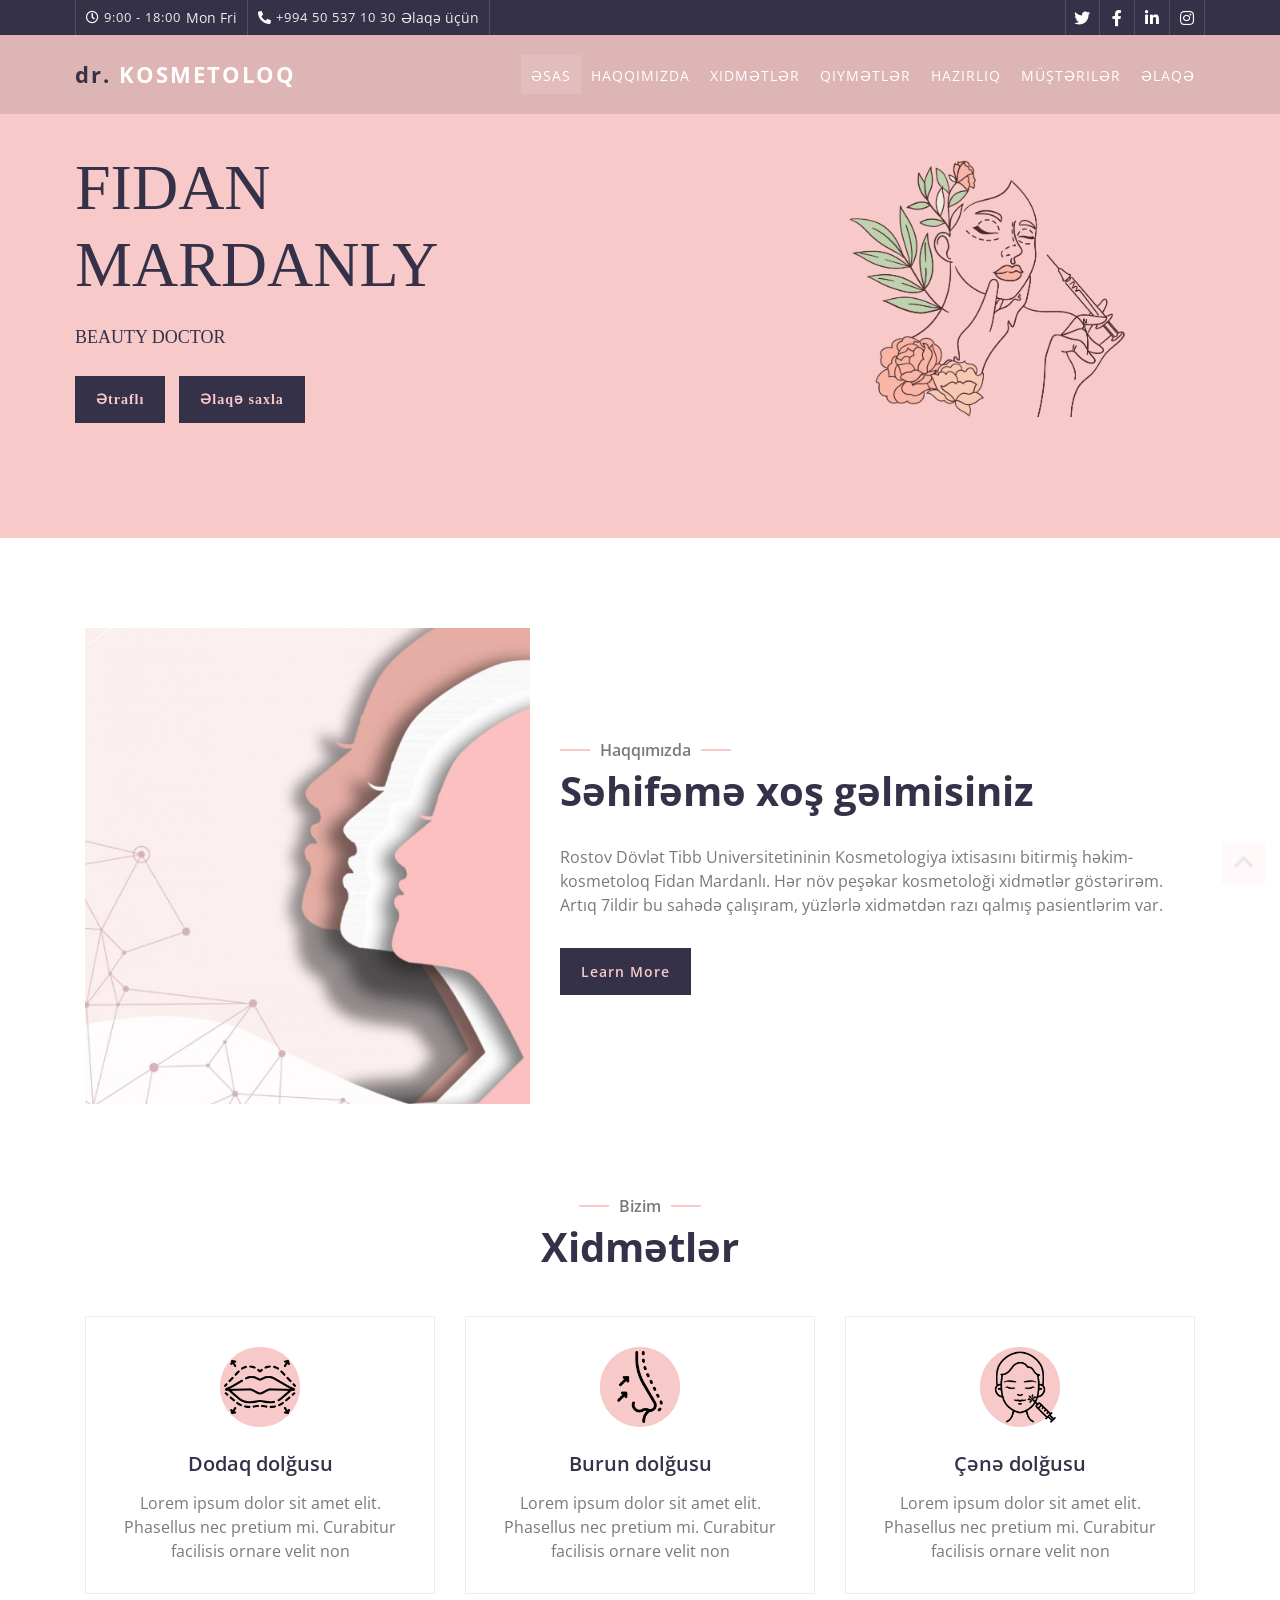
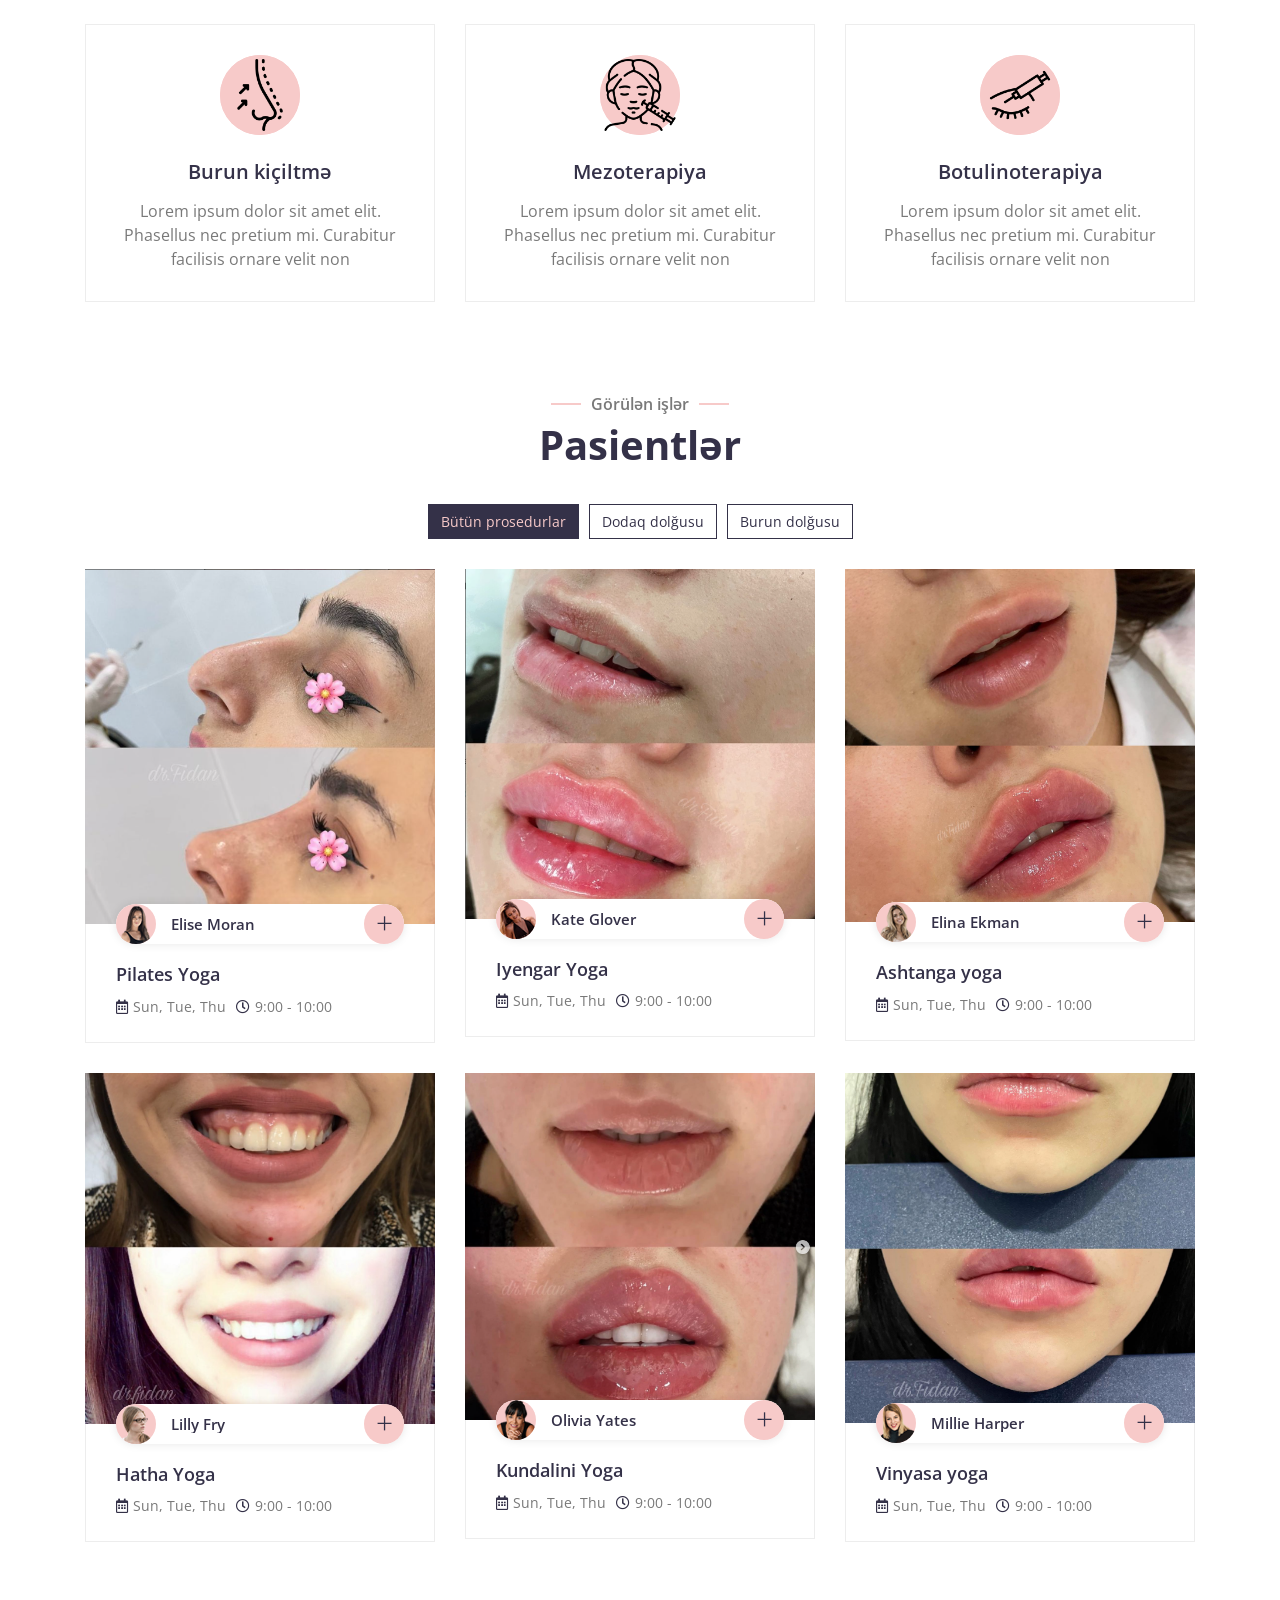
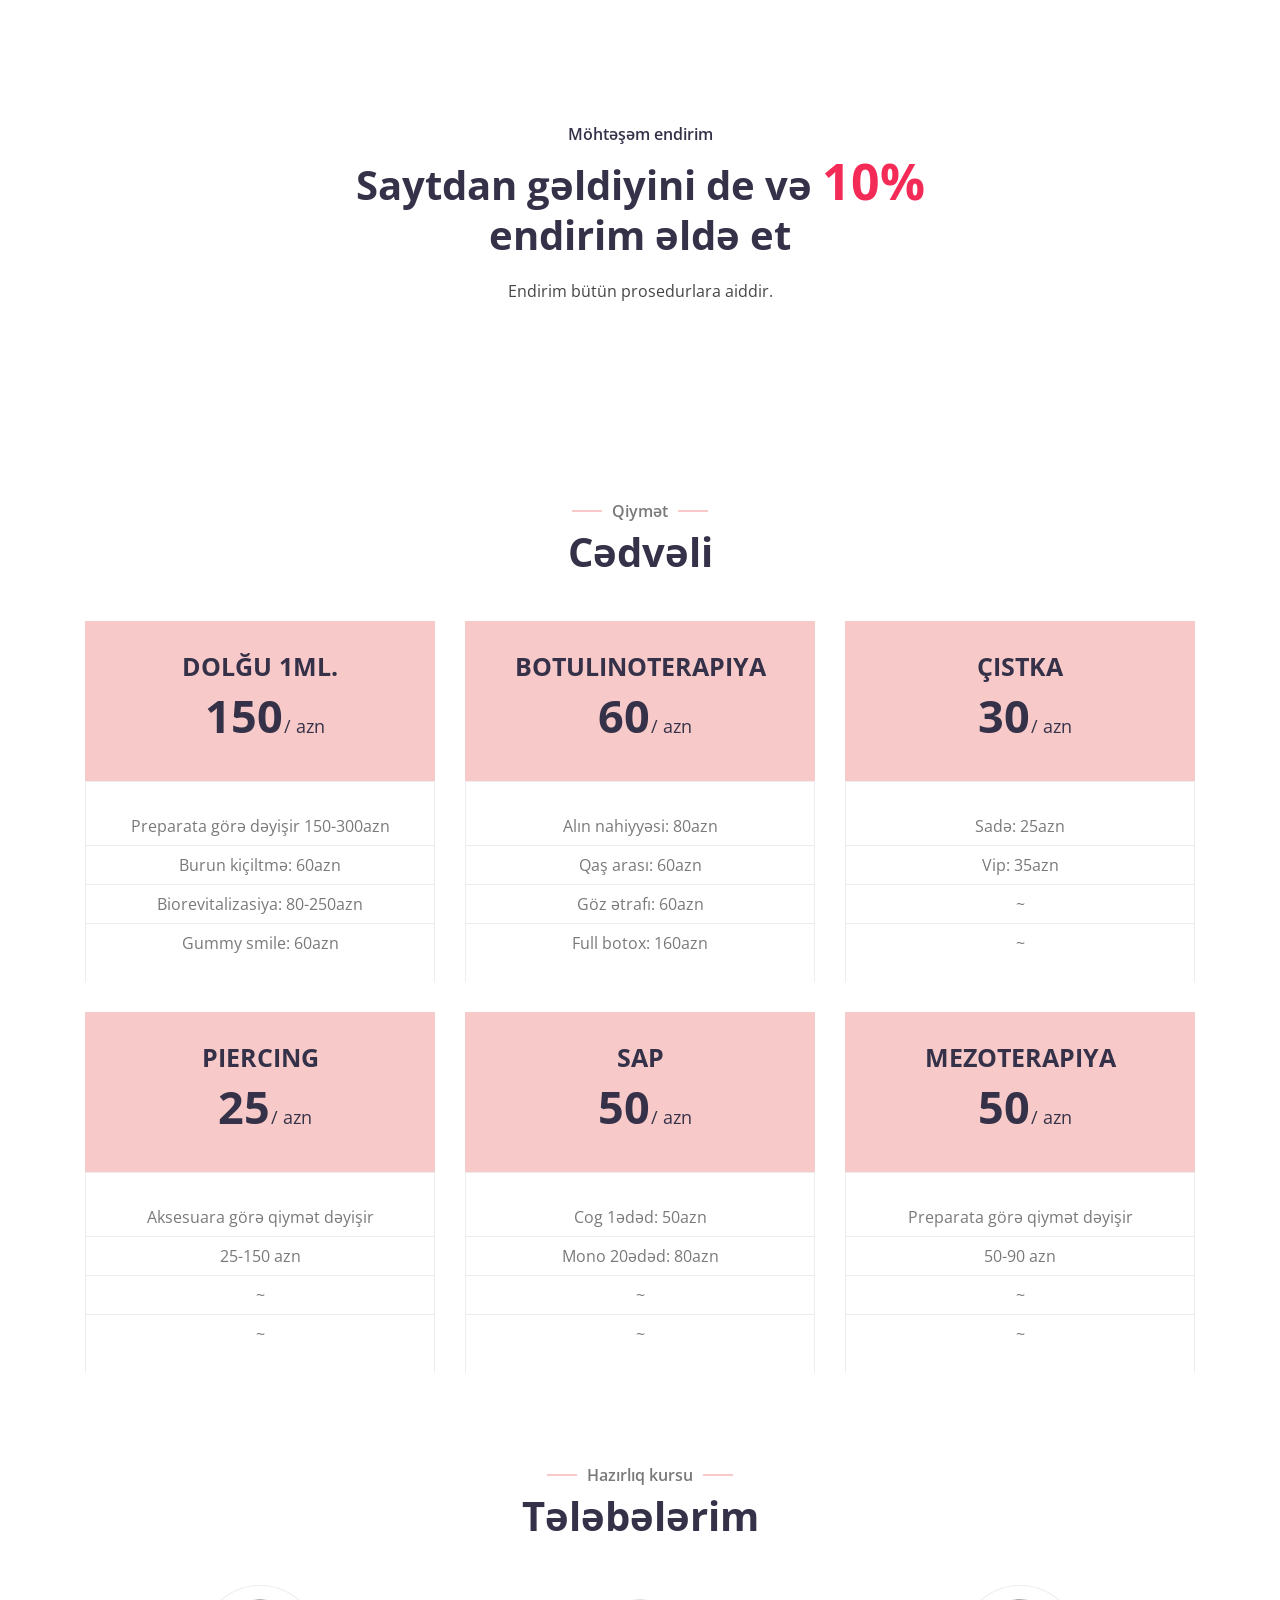
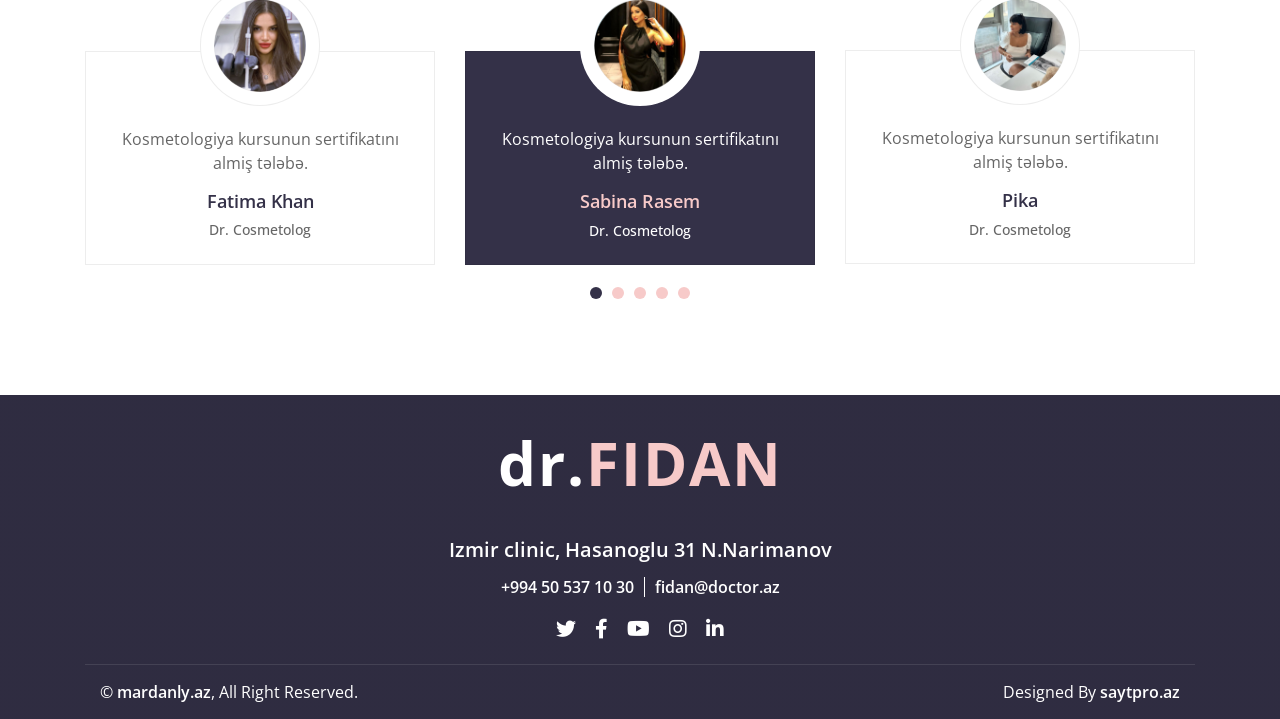
==== commit a7974bed: "responsive" ====
--- a/index.html
+++ b/index.html
@@ -122,11 +122,11 @@
                     <div class="col-lg-7 col-md-6">
                         <div class="section-header text-left">
                             <p>Haqqımızda</p>
-                            <h2>Səhifəmizə xoş gəlmisiniz</h2>
+                            <h2>Səhifəmə xoş gəlmisiniz</h2>
                         </div>
                         <div class="about-text">
                             <p>
-                                Lorem ipsum dolor sit amet, consectetur adipiscing elit. Phasellus nec pretium mi. Curabitur facilisis ornare velit non vulputate. Aliquam metus tortor, auctor id gravida condimentum, viverra quis sem.
+                             Rostov Dövlət Tibb Universitetininin Kosmetologiya ixtisasını bitirmiş həkim-kosmetoloq Fidan Mardanlı. Hər növ peşəkar kosmetoloği xidmətlər göstərirəm. Artıq 7ildir bu sahədə çalışıram, yüzlərlə xidmətdən razı qalmış pasientlərim var.
                             </p>
                            
                             <a class="btn learn-more" href="">Learn More</a>
@@ -142,7 +142,7 @@
         <div class="service">
             <div class="container">
                 <div class="section-header text-center wow zoomIn" data-wow-delay="0.1s">
-                    <p>What we do</p>
+                    <p>Bizim</p>
                     <h2>Xidmətlər</h2>
                 </div>
                 <div class="row">
@@ -377,8 +377,8 @@
         <div class="price">
             <div class="container">
                 <div class="section-header text-center wow zoomIn" data-wow-delay="0.1s">
-                    <p>Yoga Package</p>
-                    <h2>Qiymət cədvəli</h2>
+                    <p>Qiymət</p>
+                    <h2>Cədvəli</h2>
                 </div>
                 <div class="row">
                     <div class="col-md-4 wow fadeInUp" data-wow-delay="0.0s">
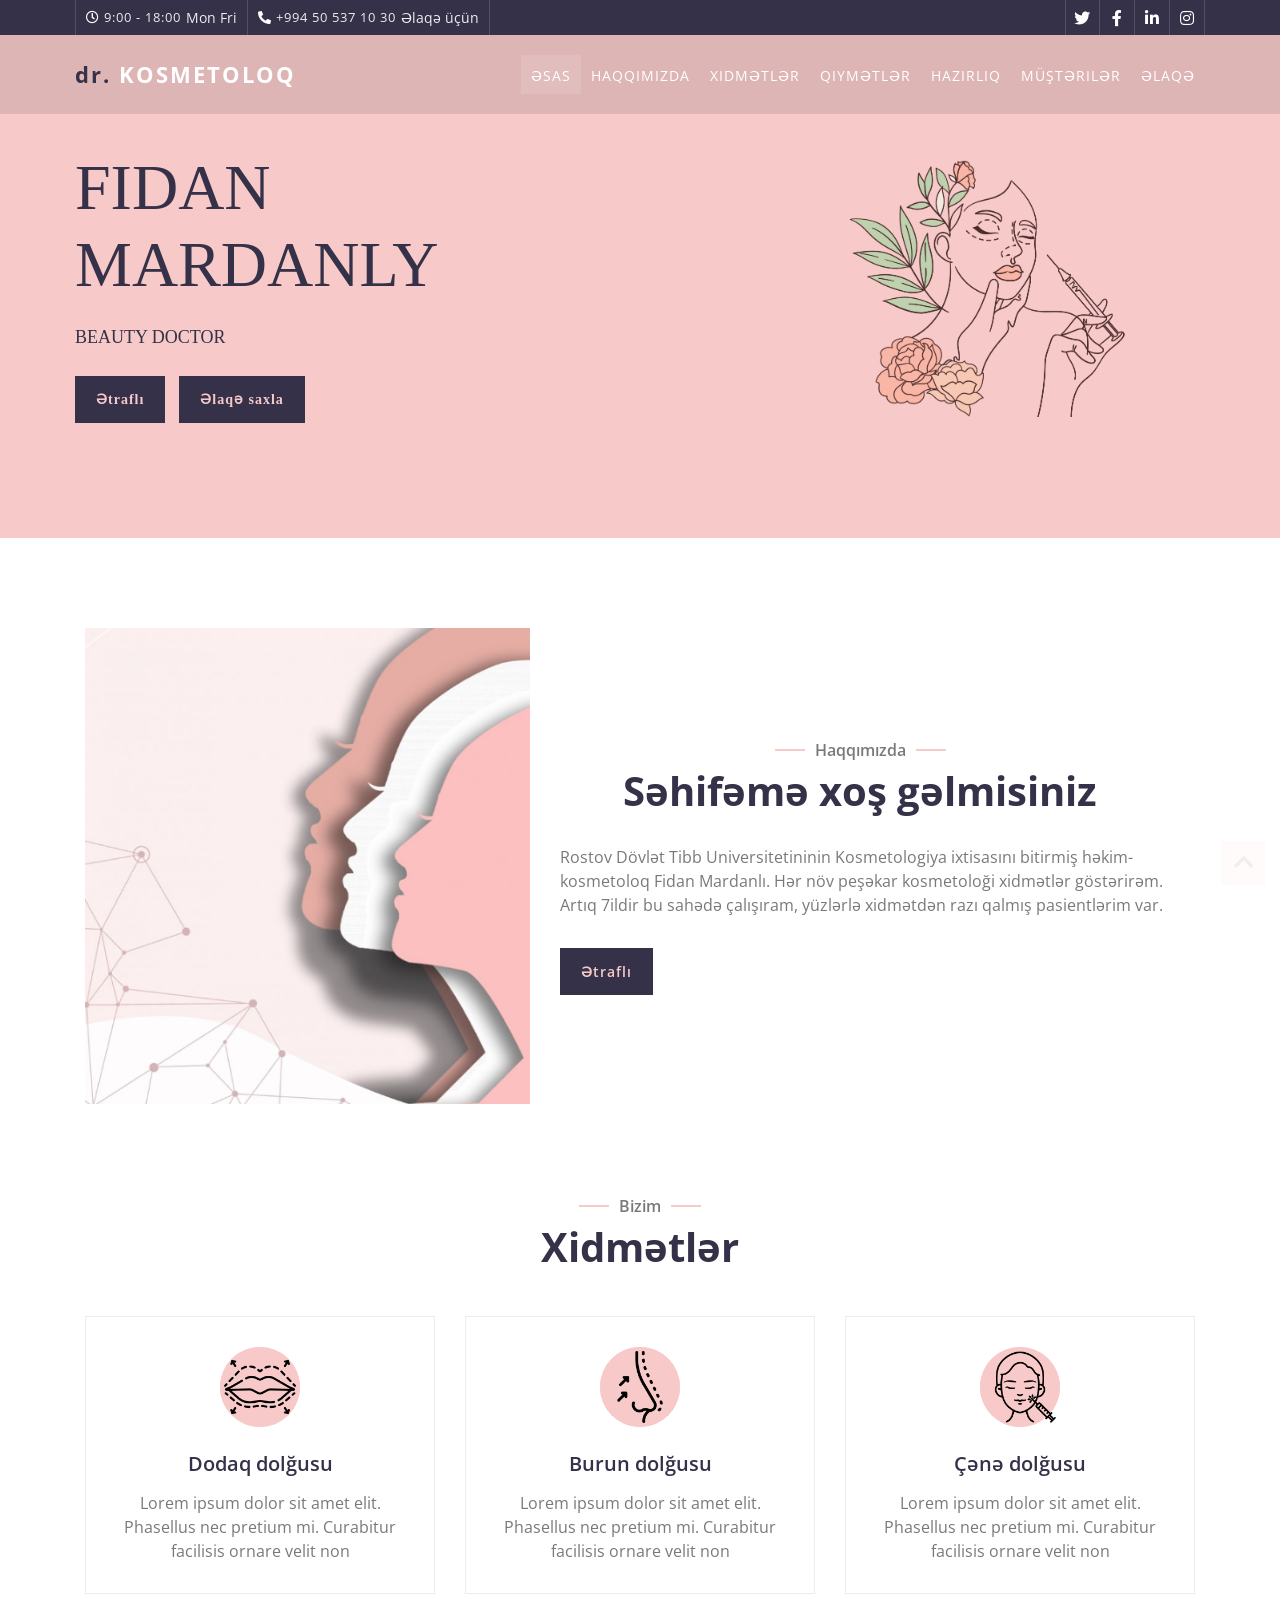
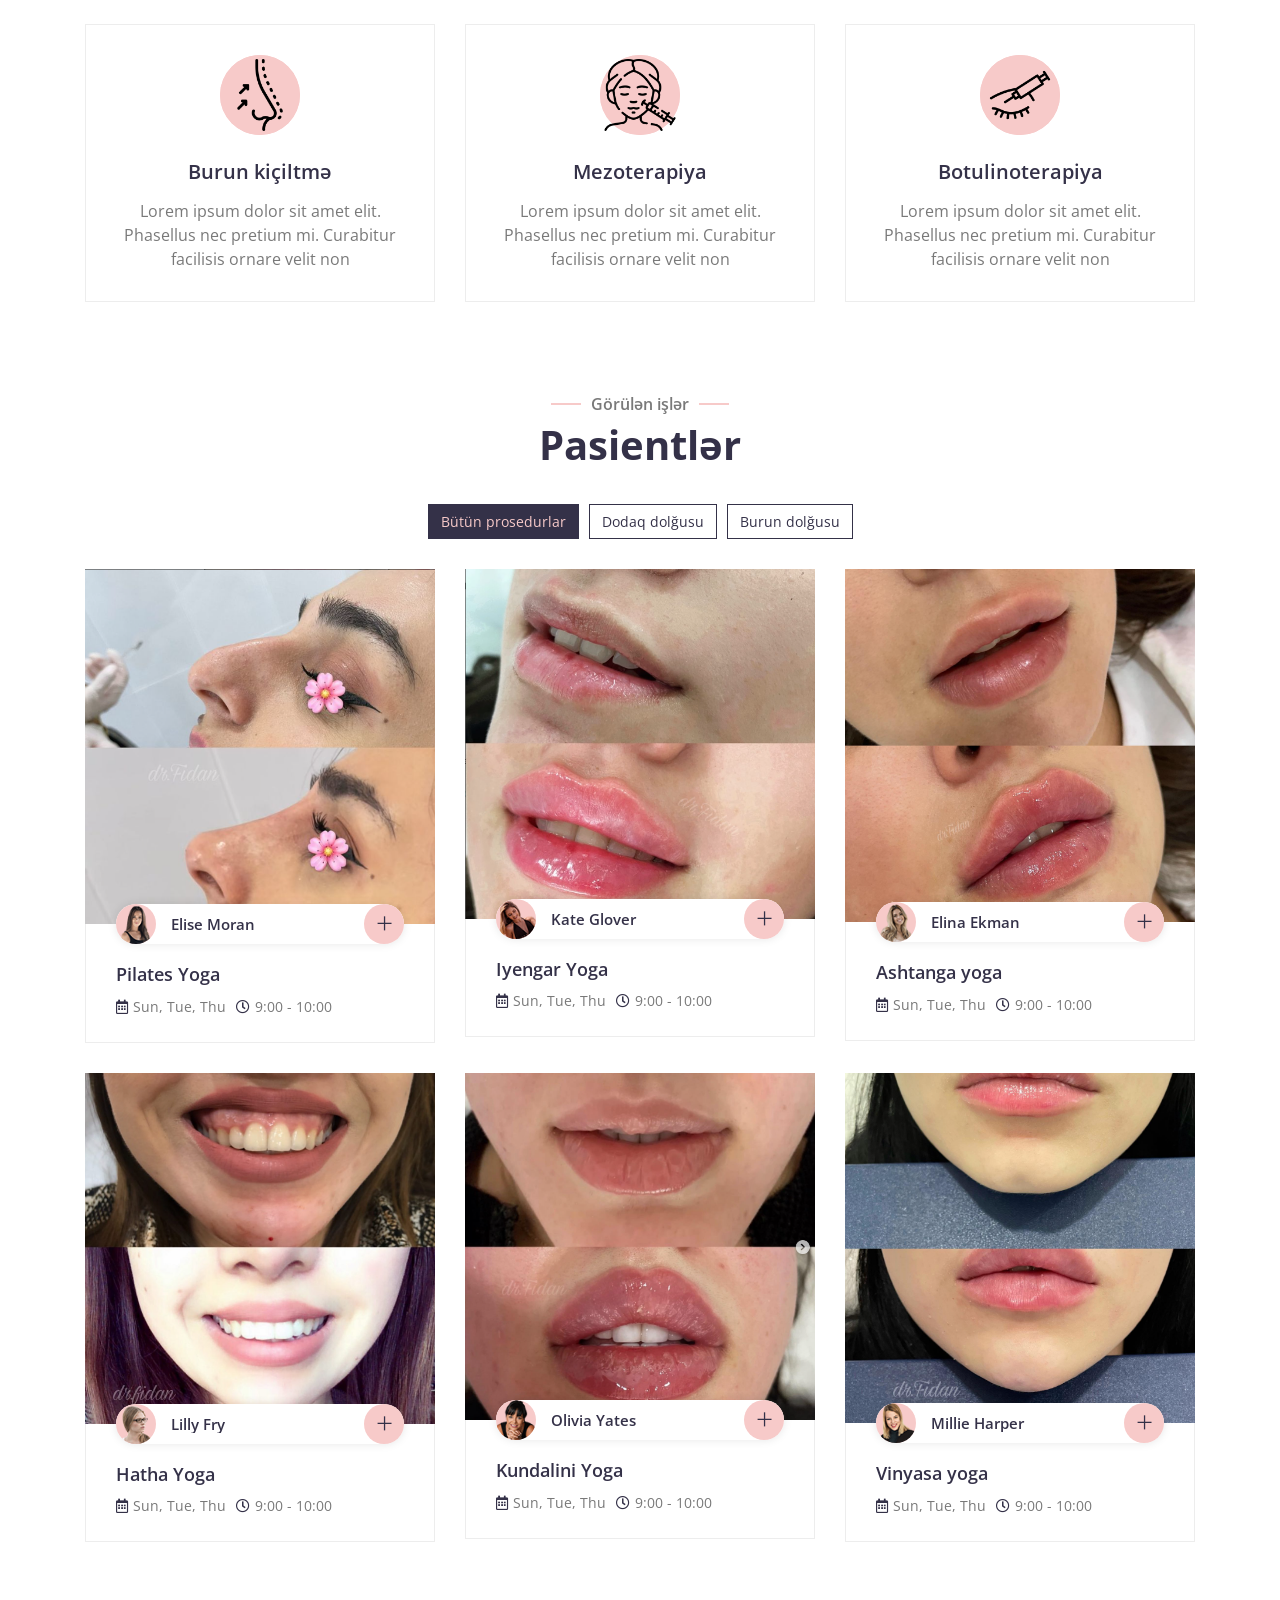
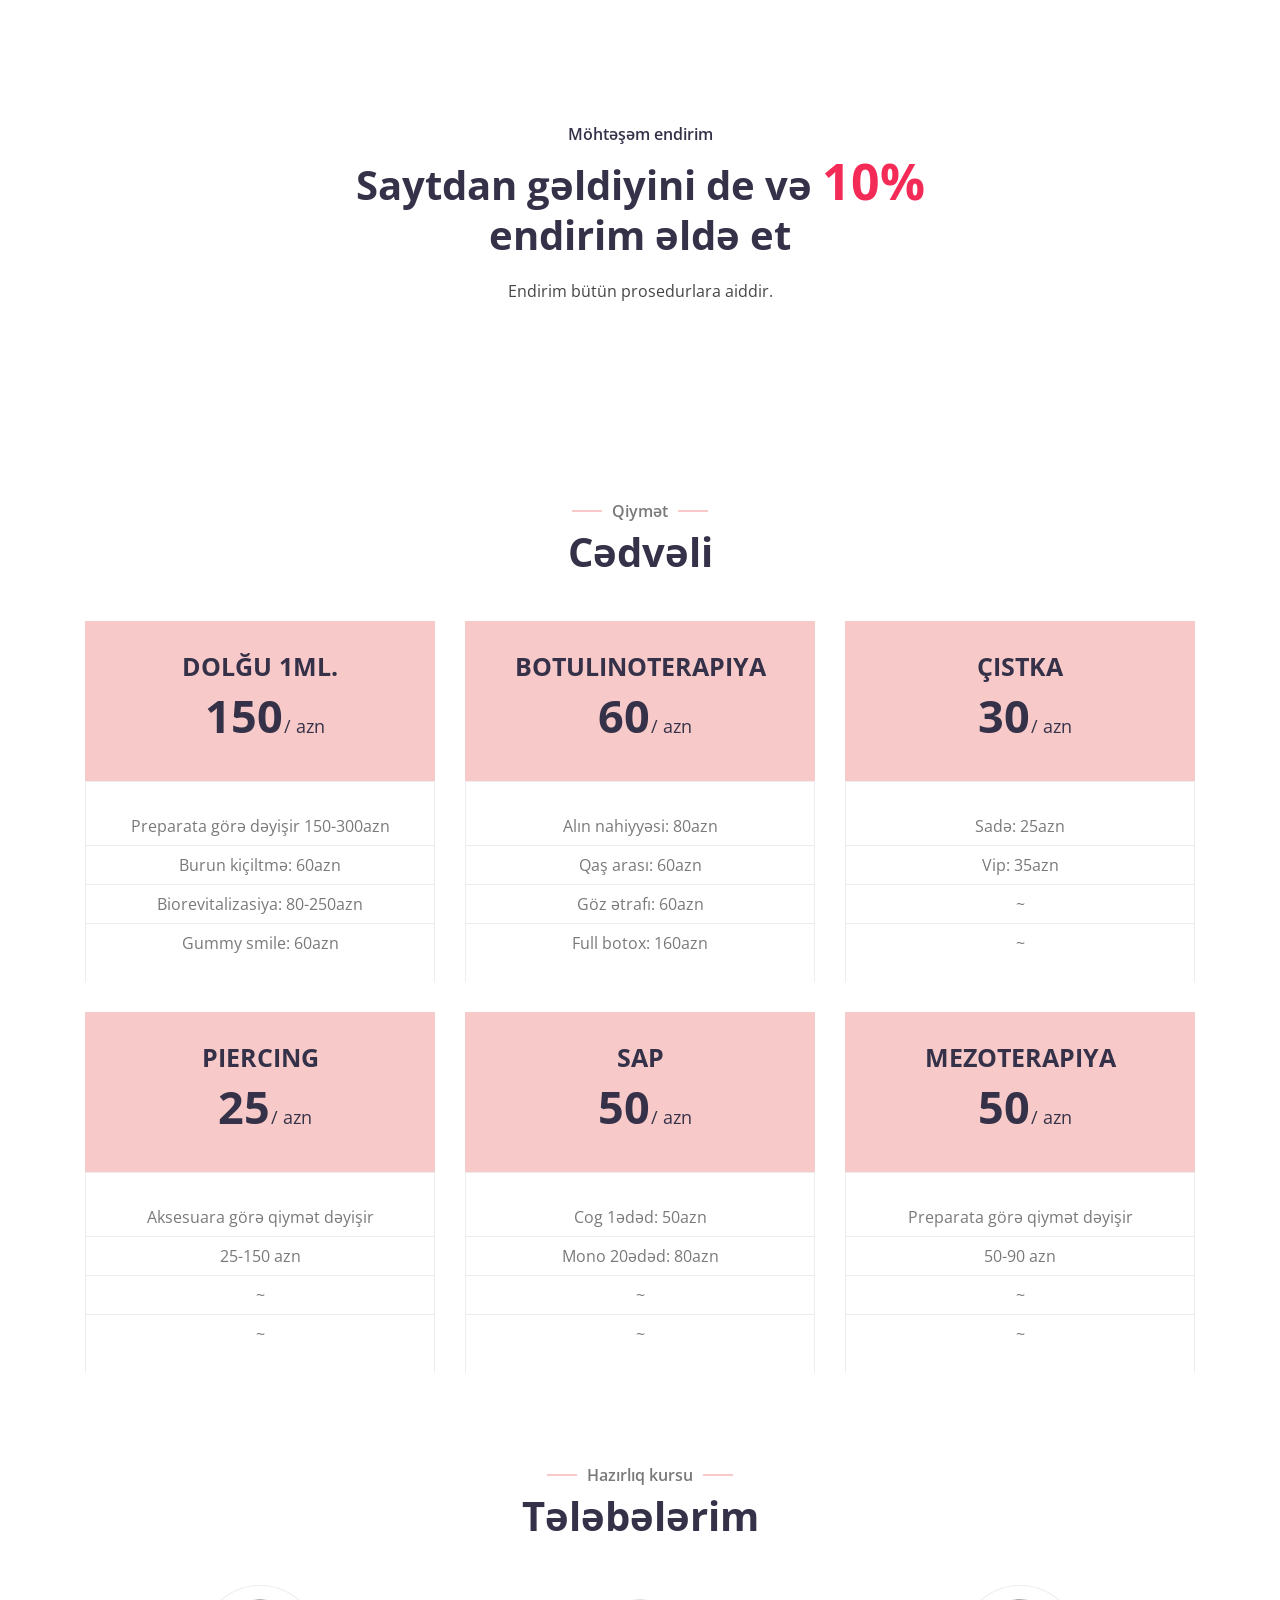
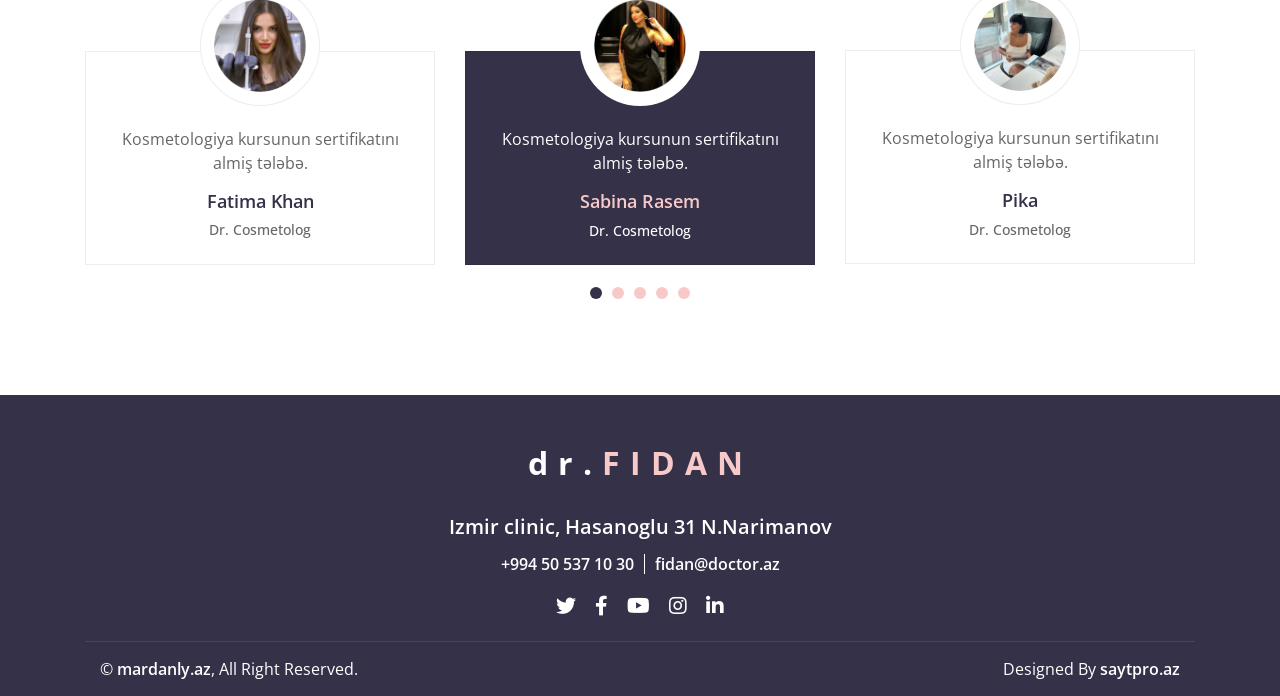
==== commit bcad0773: "about" ====
--- a/index.html
+++ b/index.html
@@ -120,7 +120,7 @@
                         </div>
                     </div>
                     <div class="col-lg-7 col-md-6">
-                        <div class="section-header text-left">
+                        <div class="section-header text-center">
                             <p>Haqqımızda</p>
                             <h2>Səhifəmə xoş gəlmisiniz</h2>
                         </div>
@@ -129,7 +129,7 @@
                              Rostov Dövlət Tibb Universitetininin Kosmetologiya ixtisasını bitirmiş həkim-kosmetoloq Fidan Mardanlı. Hər növ peşəkar kosmetoloği xidmətlər göstərirəm. Artıq 7ildir bu sahədə çalışıram, yüzlərlə xidmətdən razı qalmış pasientlərim var.
                             </p>
                            
-                            <a class="btn learn-more" href="">Learn More</a>
+                            <a class="btn learn-more" href="">Ətraflı</a>
                         </div>
                     </div>
                 </div>
--- a/css/style.css
+++ b/css/style.css
@@ -1900,7 +1900,7 @@
 .footer {
     position: relative;
     margin-top: 45px;
-    background: #000000;
+    background: #343148;
 }
 
 .footer .container-fluid {
@@ -1920,12 +1920,12 @@
 .footer .footer-info .footer-logo {
     display: inline-block;
     color: #F7CAC9;
-    font-size: 60px;
+    font-size: 2em;
     line-height: 60px;
     font-weight: 700;
     text-transform: uppercase;
-    letter-spacing: 2px;
-    margin-bottom: 45px;
+    letter-spacing: 10px;
+    margin-bottom: 2%;
 }
 
 .footer .footer-info .footer-logo span {
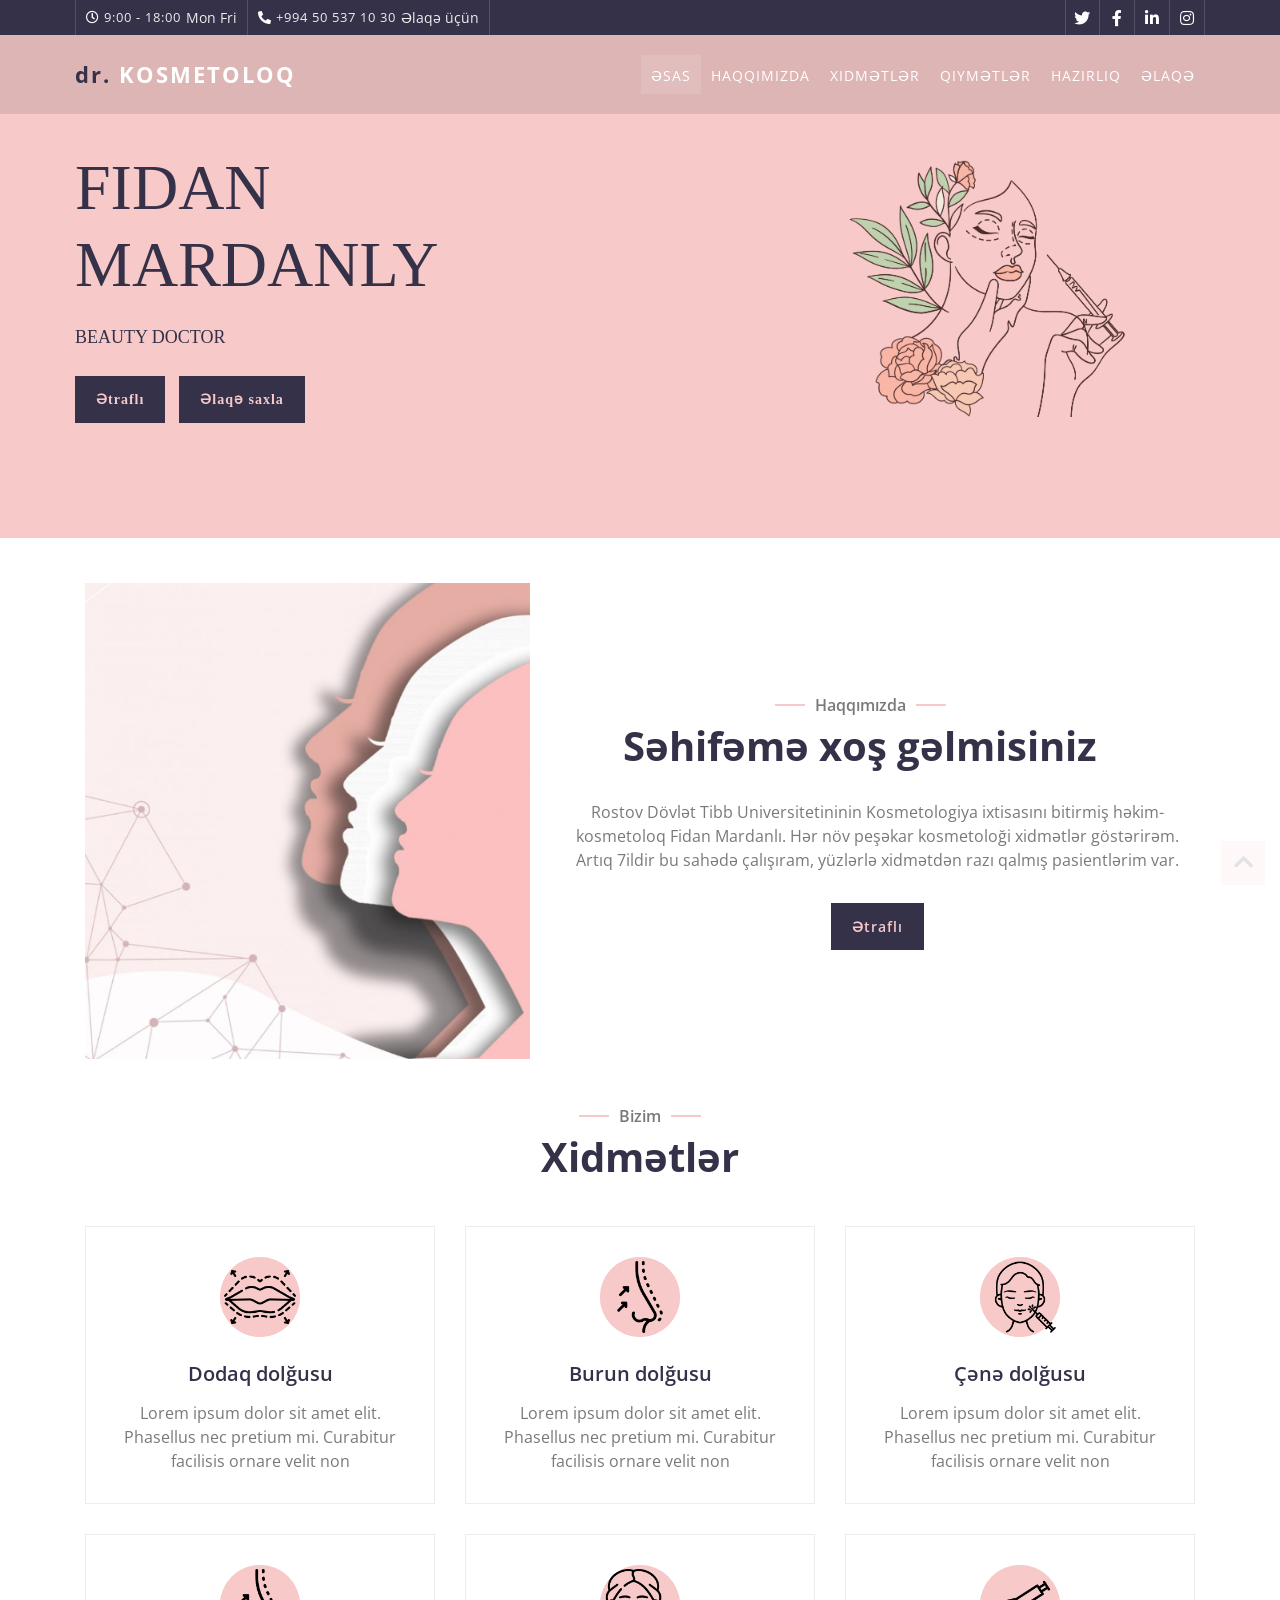
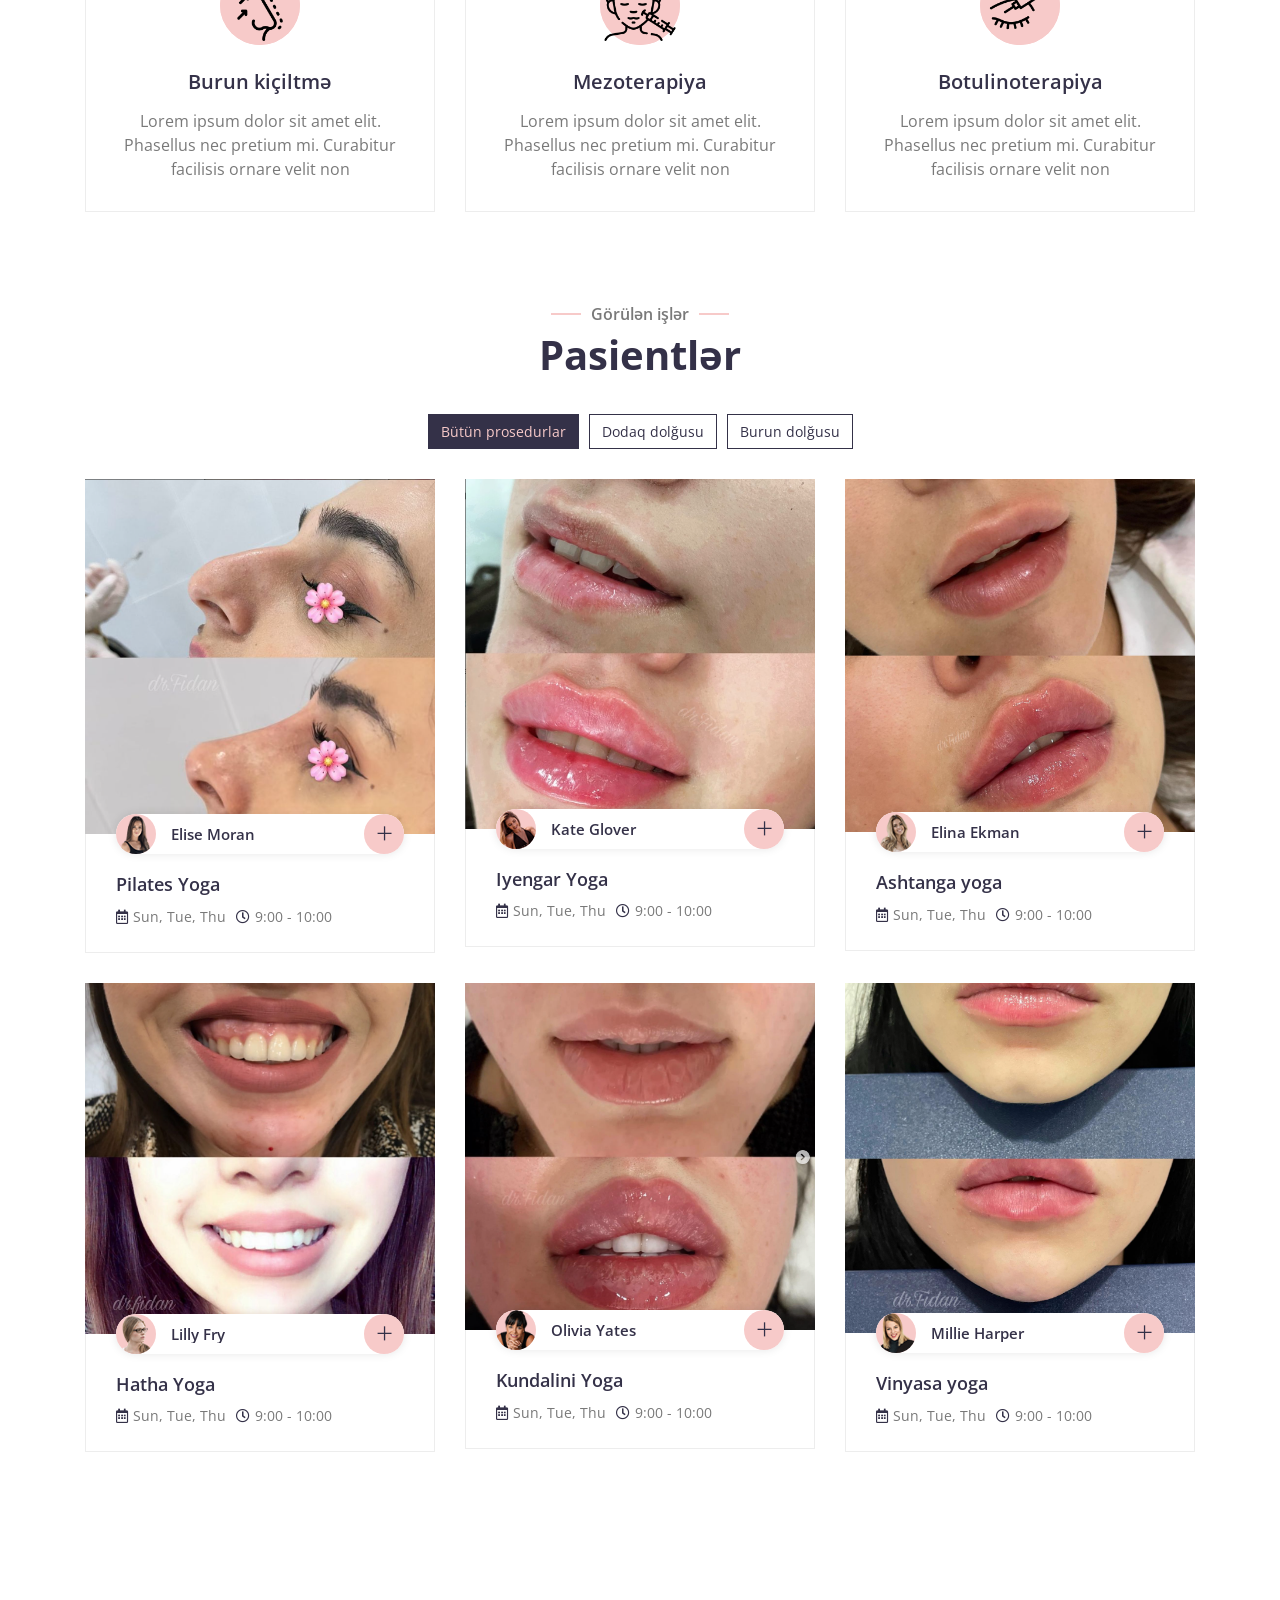
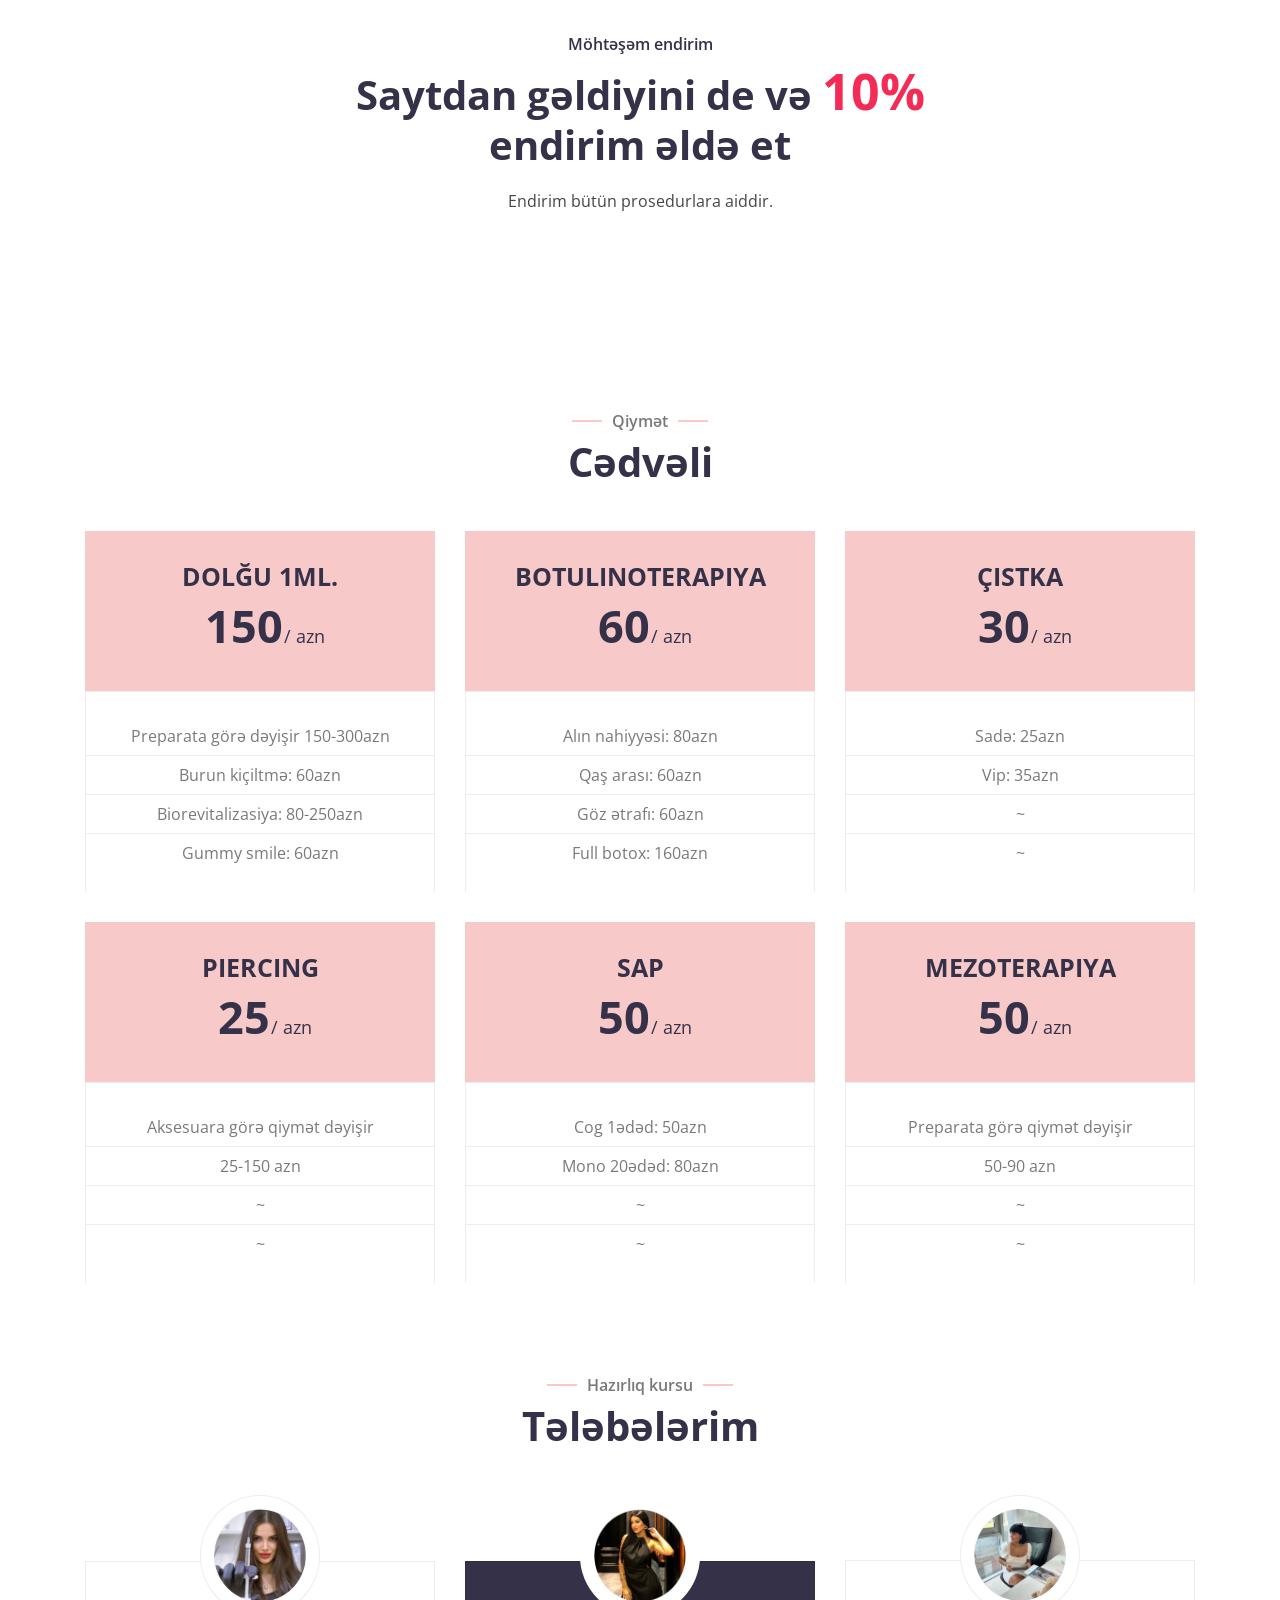
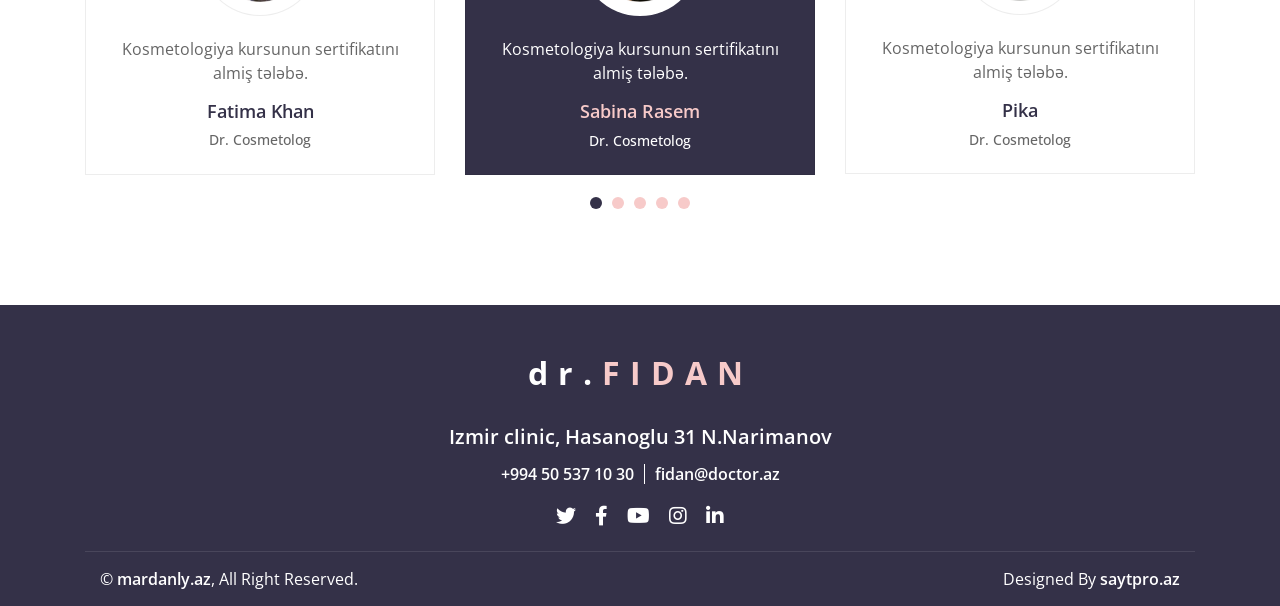
==== commit 6245d062: "offset" ====
--- a/index.html
+++ b/index.html
@@ -74,7 +74,6 @@
                         <a class="nav-item nav-link" id="services">Xidmətlər</a>
                         <a class="nav-item nav-link" id="prices">Qiymətlər</a>
                         <a class="nav-item nav-link" id="courses">Hazırlıq</a>
-                        <a class="nav-item nav-link" id="pacient">Müştərilər</a>
                         <a class="nav-item nav-link" id="contact">Əlaqə</a>
                     </div>
                 </div>
@@ -124,7 +123,7 @@
                             <p>Haqqımızda</p>
                             <h2>Səhifəmə xoş gəlmisiniz</h2>
                         </div>
-                        <div class="about-text">
+                        <div class="about-text text-center">
                             <p>
                              Rostov Dövlət Tibb Universitetininin Kosmetologiya ixtisasını bitirmiş həkim-kosmetoloq Fidan Mardanlı. Hər növ peşəkar kosmetoloği xidmətlər göstərirəm. Artıq 7ildir bu sahədə çalışıram, yüzlərlə xidmətdən razı qalmış pasientlərim var.
                             </p>
--- a/css/style.css
+++ b/css/style.css
@@ -502,7 +502,6 @@
 .about {
     position: relative;
     width: 100%;
-    padding: 45px 0;
 }
 
 .about .section-header {
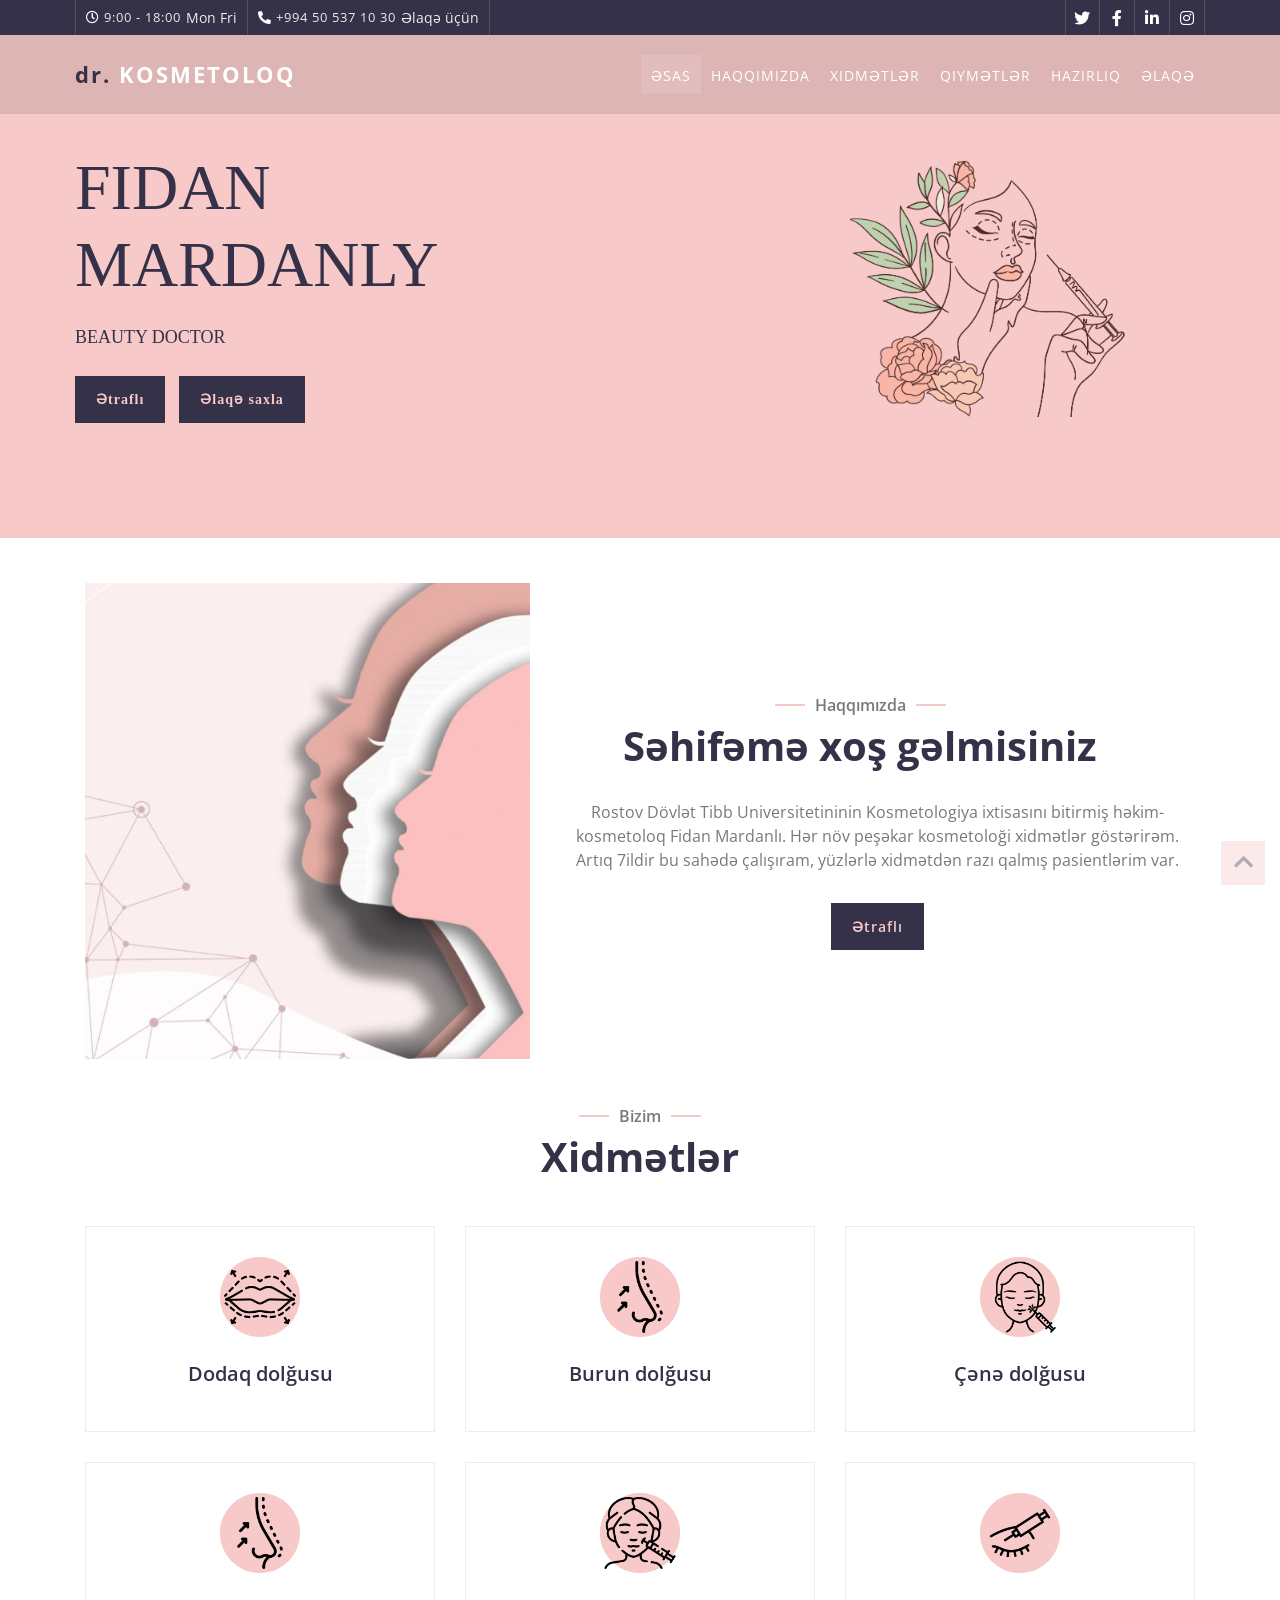
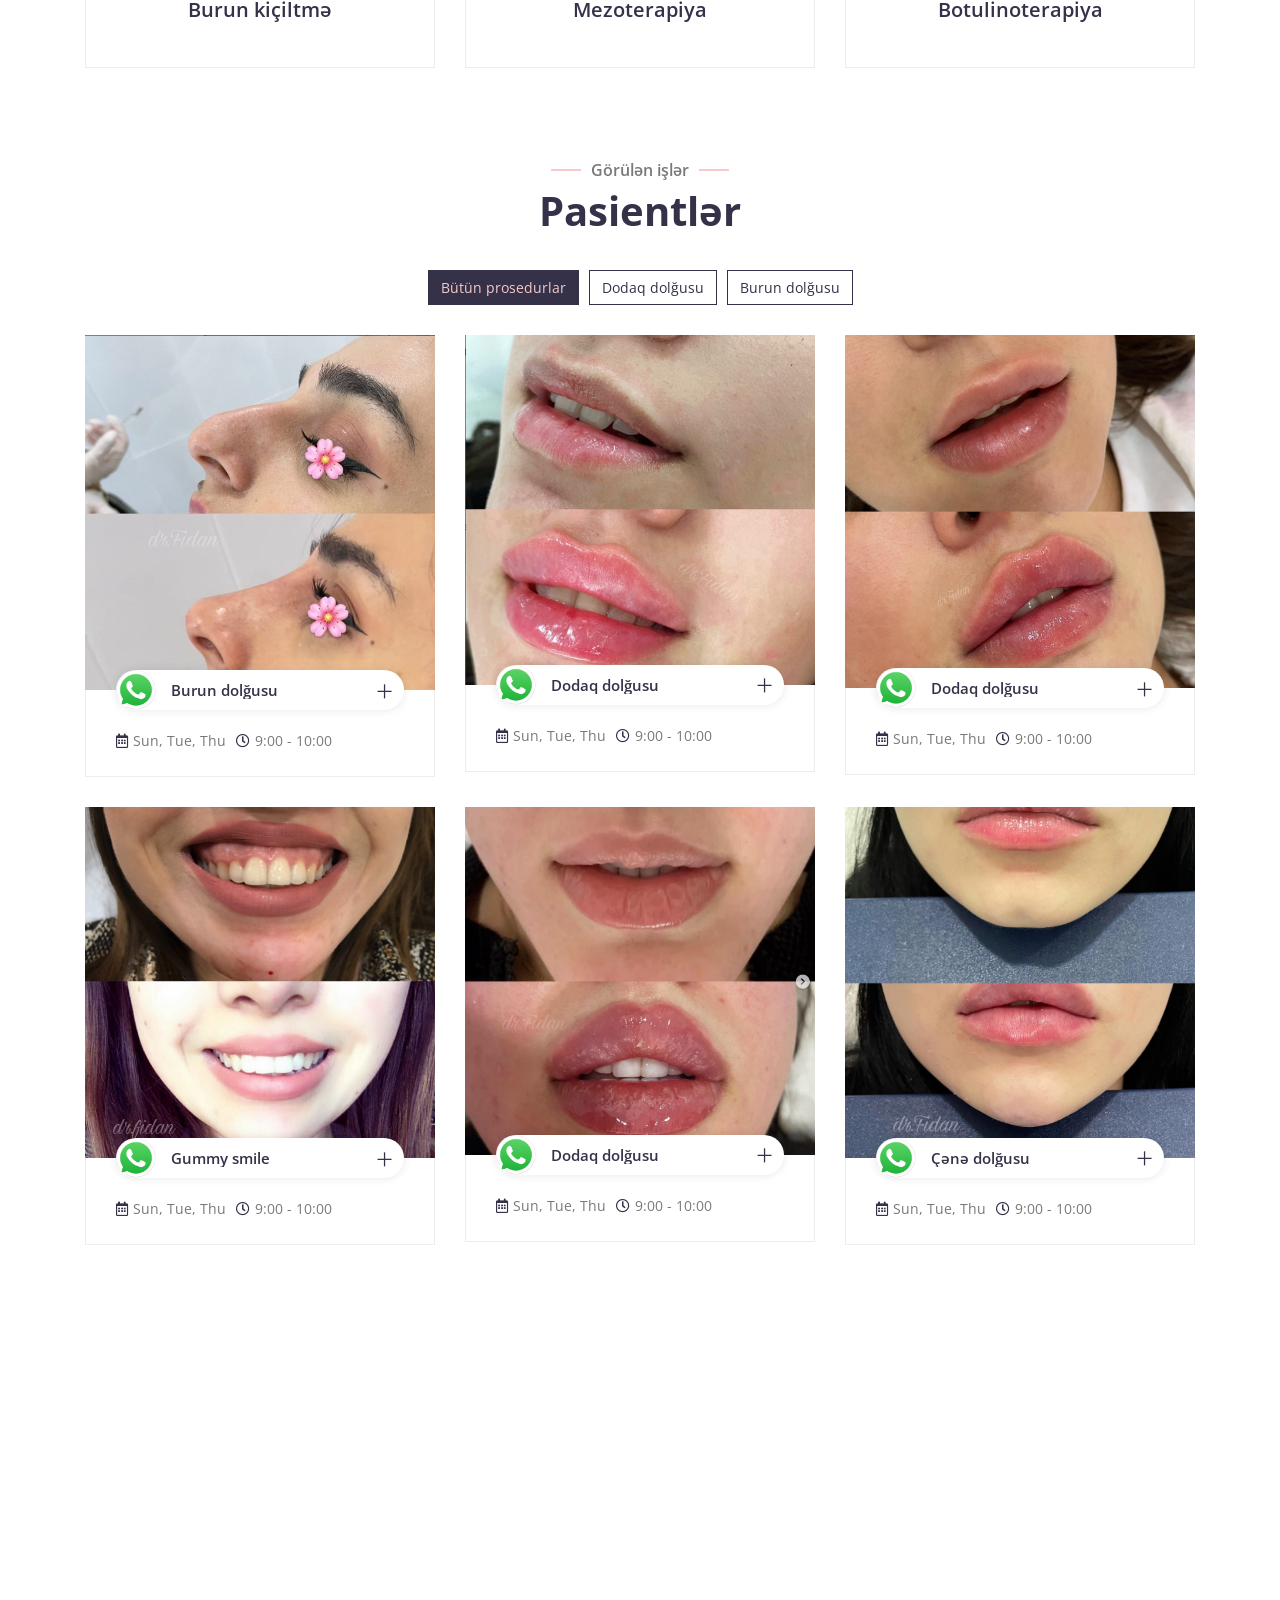
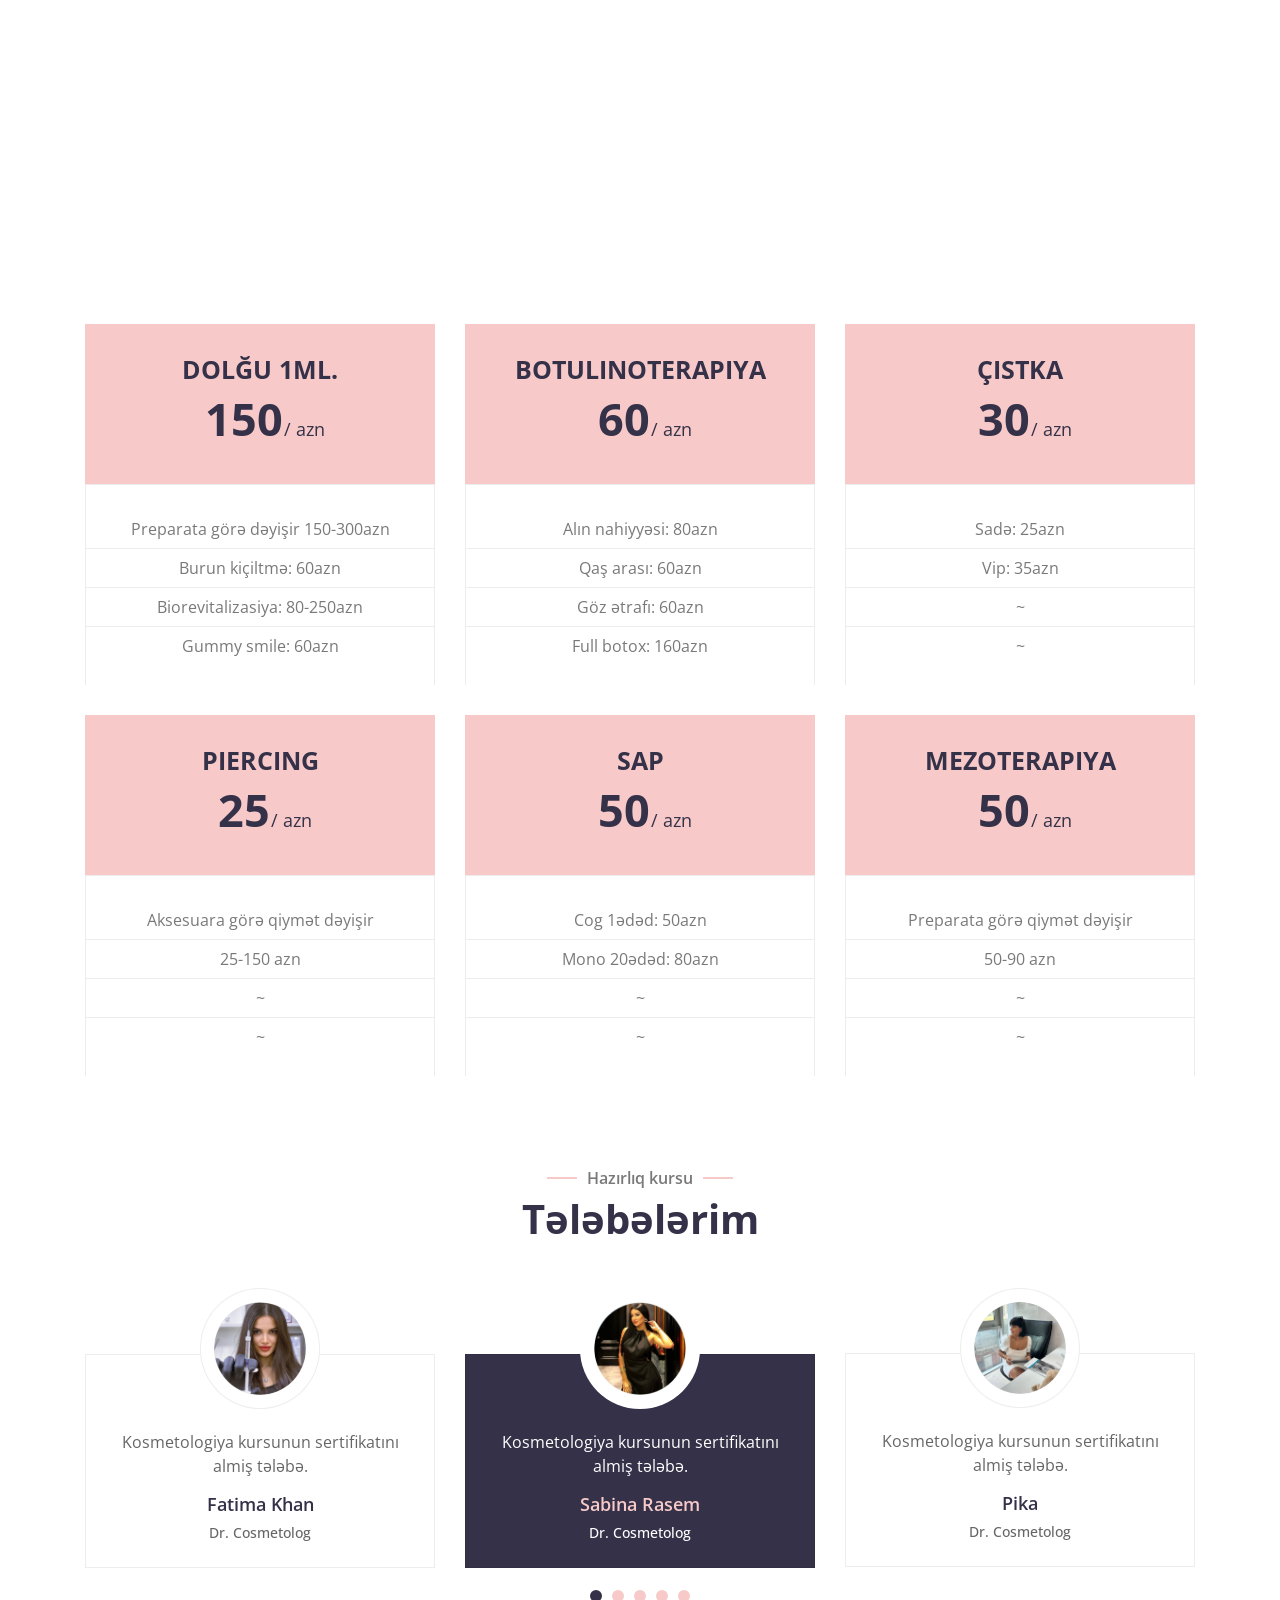
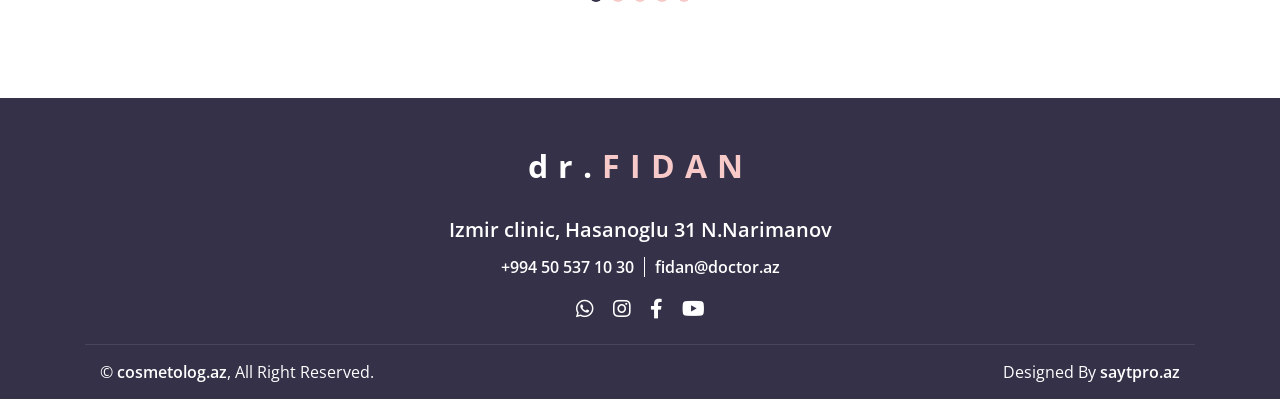
==== commit 6cf451a0: "a" ====
--- a/index.html
+++ b/index.html
@@ -151,9 +151,7 @@
                                 <img src="uploads/icons/lips.png" alt="Image">
                             </div>
                             <h3>Dodaq dolğusu</h3>
-                            <p>
-                                Lorem ipsum dolor sit amet elit. Phasellus nec pretium mi. Curabitur facilisis ornare velit non
-                            </p>
+                           
                         </div>
                     </div>
                     <div class="col-lg-4 col-md-6 wow fadeInUp" data-wow-delay="0.2s">
@@ -162,9 +160,6 @@
                                 <img src="uploads/icons/rhinoplasty.png" alt="Image">
                             </div>
                             <h3>Burun dolğusu</h3>
-                            <p>
-                                Lorem ipsum dolor sit amet elit. Phasellus nec pretium mi. Curabitur facilisis ornare velit non
-                            </p>
                         </div>
                     </div>
                     <div class="col-lg-4 col-md-6 wow fadeInUp" data-wow-delay="0.4s">
@@ -173,9 +168,6 @@
                                 <img src="uploads/icons/botox (1).png" alt="Image">
                             </div>
                             <h3>Çənə dolğusu</h3>
-                            <p>
-                                Lorem ipsum dolor sit amet elit. Phasellus nec pretium mi. Curabitur facilisis ornare velit non
-                            </p>
                         </div>
                     </div>
                     <div class="col-lg-4 col-md-6 wow fadeInUp" data-wow-delay="0.6s">
@@ -184,9 +176,6 @@
                                 <img src="uploads/icons/rhinoplasty.png" alt="Image">
                             </div>
                             <h3>Burun kiçiltmə</h3>
-                            <p>
-                                Lorem ipsum dolor sit amet elit. Phasellus nec pretium mi. Curabitur facilisis ornare velit non
-                            </p>
                         </div>
                     </div>
                     <div class="col-lg-4 col-md-6 wow fadeInUp" data-wow-delay="0.8s">
@@ -195,9 +184,6 @@
                                 <img src="uploads/icons/mesotherapy.png" alt="Image">
                             </div>
                             <h3>Mezoterapiya</h3>
-                            <p>
-                                Lorem ipsum dolor sit amet elit. Phasellus nec pretium mi. Curabitur facilisis ornare velit non
-                            </p>
                         </div>
                     </div>
                     <div class="col-lg-4 col-md-6 wow fadeInUp" data-wow-delay="1s">
@@ -207,9 +193,6 @@
                                 <img src="uploads/icons/botox.png" alt="Image">
                             </div>
                             <h3>Botulinoterapiya</h3>
-                            <p>
-                                Lorem ipsum dolor sit amet elit. Phasellus nec pretium mi. Curabitur facilisis ornare velit non
-                            </p>
                         </div>
                     </div>
                 </div>
@@ -242,11 +225,12 @@
                             </div>
                             <div class="class-text">
                                 <div class="class-teacher">
-                                    <img src="img/teacher-1.png" alt="Image">
-                                    <h3>Elise Moran</h3>
-                                    <a href="">+</a>
-                                </div>
-                                <h2>Pilates Yoga</h2>
+                                    <a href="https://wa.me/994505371030">
+                                        <img src="uploads/icons/wp.png" alt="Image">
+                                    </a>
+                                    <h3>Burun dolğusu</h3>
+                                    <a href="https://wa.me/994505371030">+</a>
+                                </div>
                                 <div class="class-meta">
                                     <p><i class="far fa-calendar-alt"></i>Sun, Tue, Thu</p>
                                     <p><i class="far fa-clock"></i>9:00 - 10:00</p>
@@ -261,11 +245,12 @@
                             </div>
                             <div class="class-text">
                                 <div class="class-teacher">
-                                    <img src="img/teacher-2.png" alt="Image">
-                                    <h3>Kate Glover</h3>
-                                    <a href="">+</a>
-                                </div>
-                                <h2>Iyengar Yoga</h2>
+                                    <a href="https://wa.me/994505371030">
+                                        <img src="uploads/icons/wp.png" alt="Image">
+                                    </a>
+                                    <h3>Dodaq dolğusu</h3>
+                                    <a href="https://wa.me/994505371030">+</a>
+                                </div>
                                 <div class="class-meta">
                                     <p><i class="far fa-calendar-alt"></i>Sun, Tue, Thu</p>
                                     <p><i class="far fa-clock"></i>9:00 - 10:00</p>
@@ -280,11 +265,12 @@
                             </div>
                             <div class="class-text">
                                 <div class="class-teacher">
-                                    <img src="img/teacher-3.png" alt="Image">
-                                    <h3>Elina Ekman</h3>
-                                    <a href="">+</a>
-                                </div>
-                                <h2>Ashtanga yoga</h2>
+                                    <a href="https://wa.me/994505371030">
+                                        <img src="uploads/icons/wp.png" alt="Image">
+                                    </a>
+                                    <h3>Dodaq dolğusu</h3>
+                                    <a href="https://wa.me/994505371030">+</a>
+                                </div>
                                 <div class="class-meta">
                                     <p><i class="far fa-calendar-alt"></i>Sun, Tue, Thu</p>
                                     <p><i class="far fa-clock"></i>9:00 - 10:00</p>
@@ -299,11 +285,12 @@
                             </div>
                             <div class="class-text">
                                 <div class="class-teacher">
-                                    <img src="img/teacher-4.png" alt="Image">
-                                    <h3>Lilly Fry</h3>
-                                    <a href="">+</a>
-                                </div>
-                                <h2>Hatha Yoga</h2>
+                                    <a href="https://wa.me/994505371030">
+                                        <img src="uploads/icons/wp.png" alt="Image">
+                                    </a>
+                                    <h3>Gummy smile</h3>
+                                    <a href="https://wa.me/994505371030">+</a>
+                                </div>
                                 <div class="class-meta">
                                     <p><i class="far fa-calendar-alt"></i>Sun, Tue, Thu</p>
                                     <p><i class="far fa-clock"></i>9:00 - 10:00</p>
@@ -318,11 +305,12 @@
                             </div>
                             <div class="class-text">
                                 <div class="class-teacher">
-                                    <img src="img/teacher-5.png" alt="Image">
-                                    <h3>Olivia Yates</h3>
-                                    <a href="">+</a>
-                                </div>
-                                <h2>Kundalini Yoga</h2>
+                                    <a href="https://wa.me/994505371030">
+                                        <img src="uploads/icons/wp.png" alt="Image">
+                                    </a>
+                                    <h3>Dodaq dolğusu</h3>
+                                    <a href="https://wa.me/994505371030">+</a>
+                                </div>
                                 <div class="class-meta">
                                     <p><i class="far fa-calendar-alt"></i>Sun, Tue, Thu</p>
                                     <p><i class="far fa-clock"></i>9:00 - 10:00</p>
@@ -337,11 +325,12 @@
                             </div>
                             <div class="class-text">
                                 <div class="class-teacher">
-                                    <img src="img/teacher-6.png" alt="Image">
-                                    <h3>Millie Harper</h3>
-                                    <a href="">+</a>
-                                </div>
-                                <h2>Vinyasa yoga</h2>
+                                    <a href="https://wa.me/994505371030">
+                                        <img src="uploads/icons/wp.png" alt="Image">
+                                    </a>
+                                    <h3>Çənə dolğusu</h3>
+                                    <a href="https://wa.me/994505371030">+</a>
+                                </div>
                                 <div class="class-meta">
                                     <p><i class="far fa-calendar-alt"></i>Sun, Tue, Thu</p>
                                     <p><i class="far fa-clock"></i>9:00 - 10:00</p>
@@ -806,18 +795,17 @@
                             <p>fidan@doctor.az</p>
                         </div>
                         <div class="footer-social">
-                            <a href="https://www.instagram.com/dr.fidan_kosmetoloq/"><i class="fab fa-twitter"></i></a>
+                            <a href="https://wa.me/994505371030"><i class="fab fa-whatsapp"></i></a>
+                            <a href="https://www.instagram.com/dr.fidan_kosmetoloq/"><i class="fab fa-instagram"></i></a>
                             <a href="https://www.instagram.com/dr.fidan_kosmetoloq/"><i class="fab fa-facebook-f"></i></a>
                             <a href="https://www.instagram.com/dr.fidan_kosmetoloq/"><i class="fab fa-youtube"></i></a>
-                            <a href="https://www.instagram.com/dr.fidan_kosmetoloq/"><i class="fab fa-instagram"></i></a>
-                            <a href="https://www.instagram.com/dr.fidan_kosmetoloq/"><i class="fab fa-linkedin-in"></i></a>
                         </div>
                     </div>
                 </div>
                 <div class="container copyright">
                     <div class="row">
                         <div class="col-md-6">
-                            <p>&copy; <a href="#">mardanly.az</a>, All Right Reserved.</p>
+                            <p>&copy; <a href="http://cosmetolog.az/">cosmetolog.az</a>, All Right Reserved.</p>
                         </div>
                         <div class="col-md-6">
                             <p>Designed By <a href="https://www.instagram.com/saytpro.az/">saytpro.az</a></p>
--- a/css/style.css
+++ b/css/style.css
@@ -744,7 +744,6 @@
     width: 40px;
     height: 40px;
     border-radius: 40px;
-    background: #F7CAC9;
 }
 
 .class .class-teacher h3 {
@@ -759,21 +758,19 @@
 .class .class-teacher a {
     width: 40px;
     height: 40px;
-    padding: 0 0 3px 1px;
     display: flex;
     align-items: center;
     justify-content: center;
     font-size: 30px;
     font-weight: 100;
     color: #343148;
-    background: #F7CAC9;
     border-radius: 40px;
     transition: .3s;
 }
 
 .class .class-wrap:hover .class-teacher a {
     color: #F7CAC9;
-    background: #343148;
+    /* background: #343148; */
 }
 
 .class .class-meta {
@@ -2019,7 +2016,11 @@
     }
 }
 
-.service-icon img{
+.service-icon img {
     width: 90%;
     z-index: 100;
 }
+
+.navbar-custom a {
+    cursor: pointer;
+}
